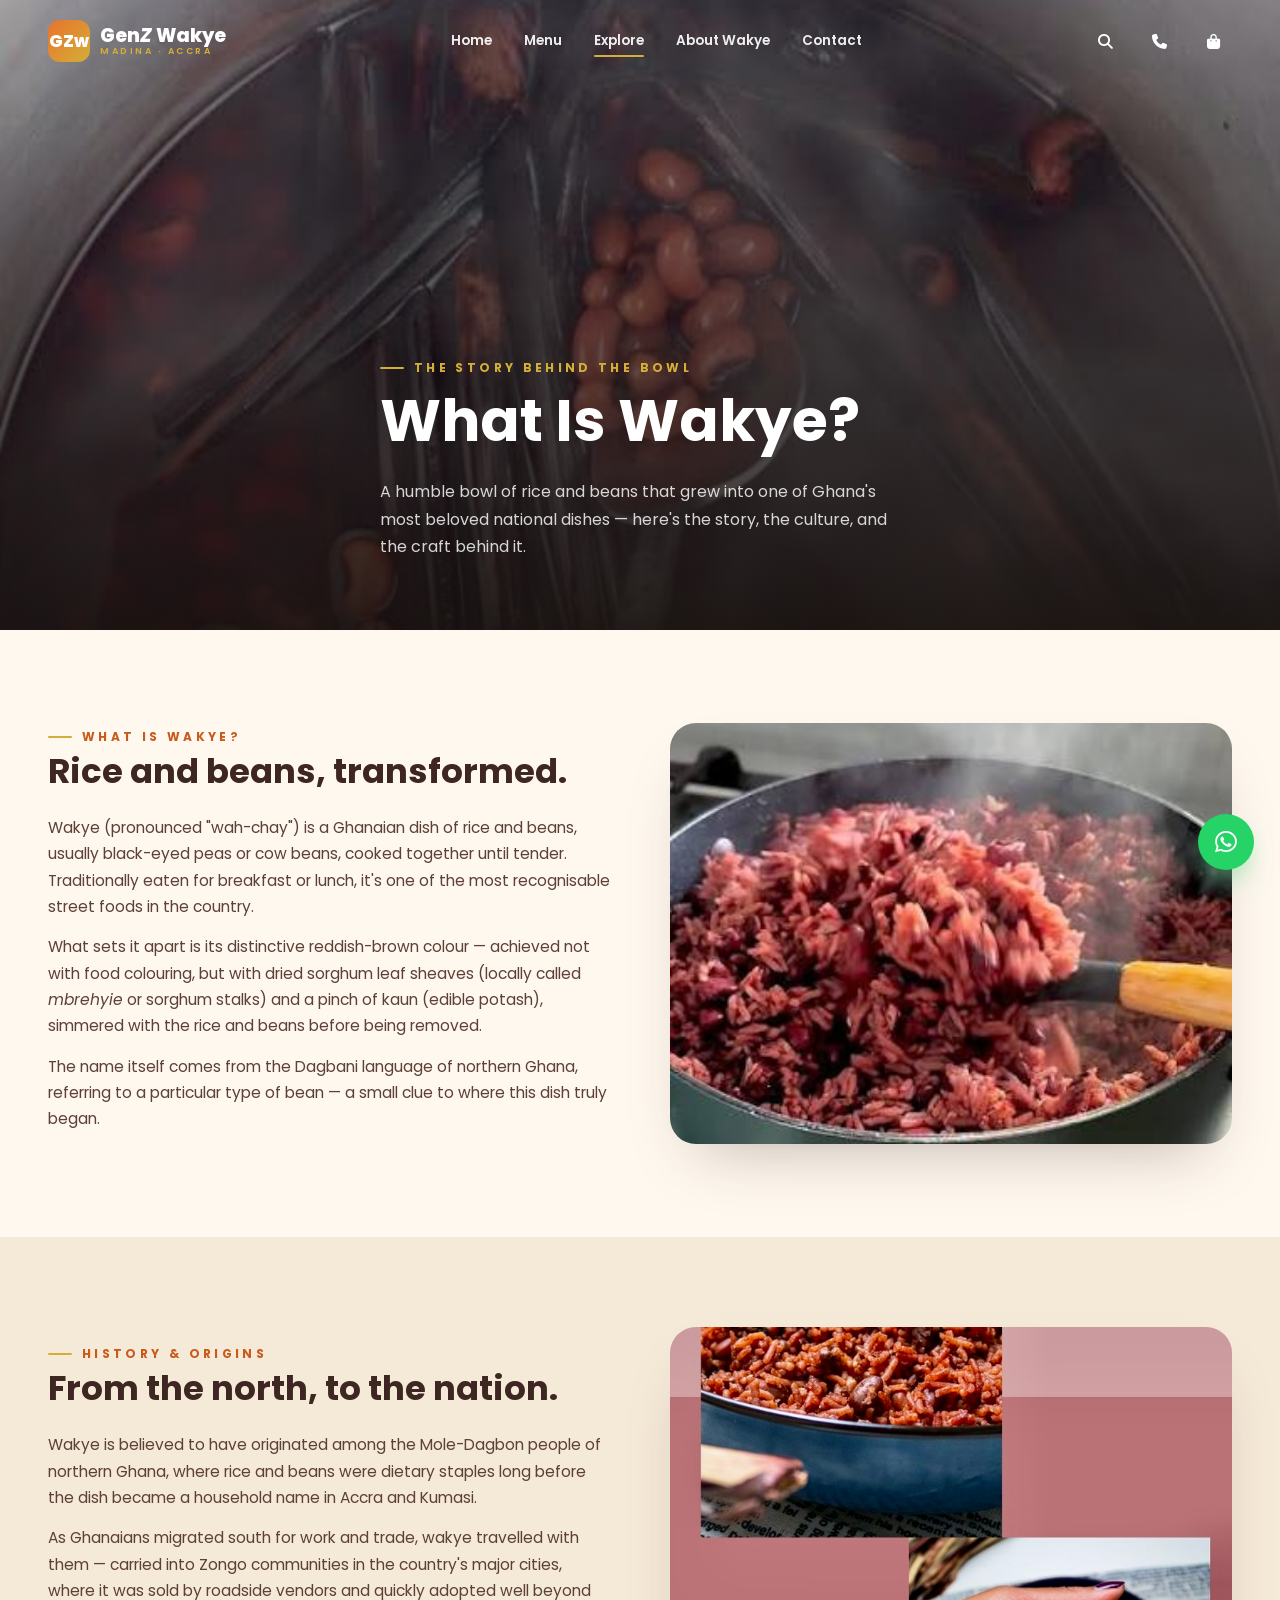
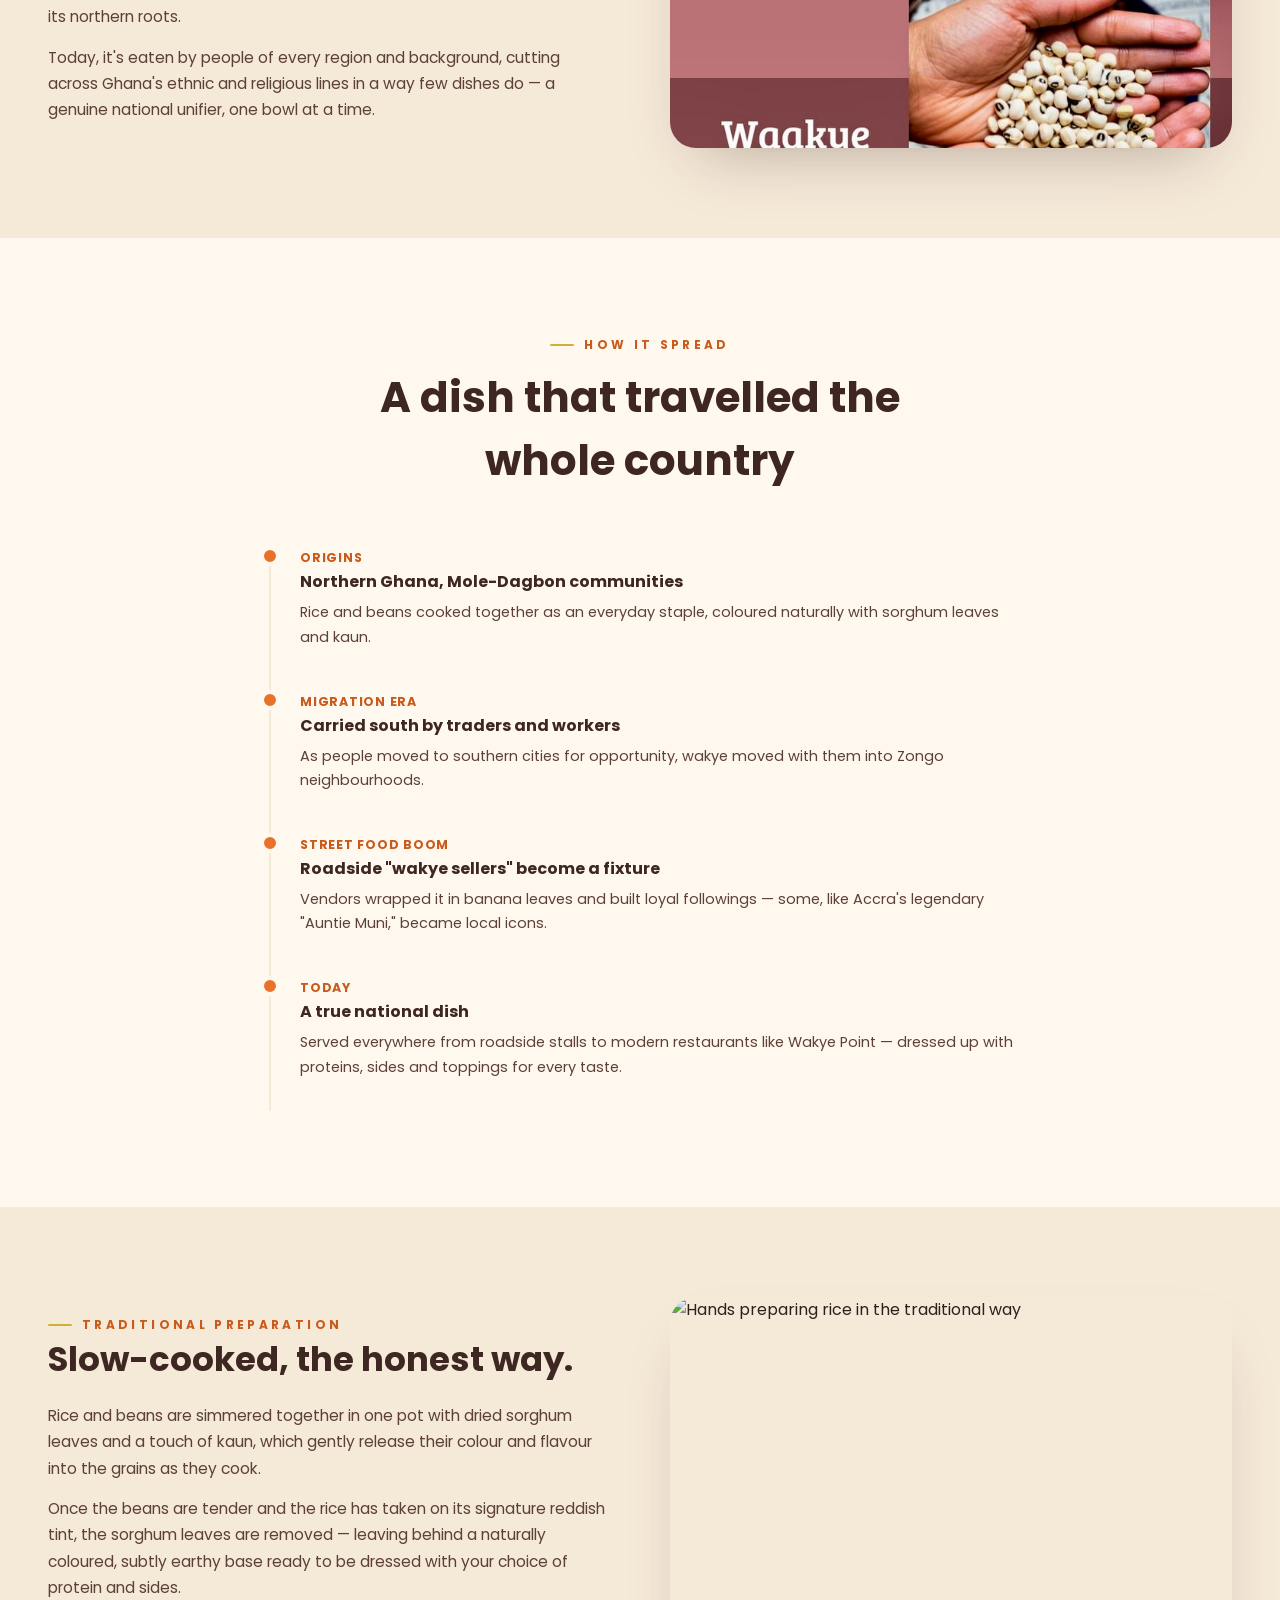
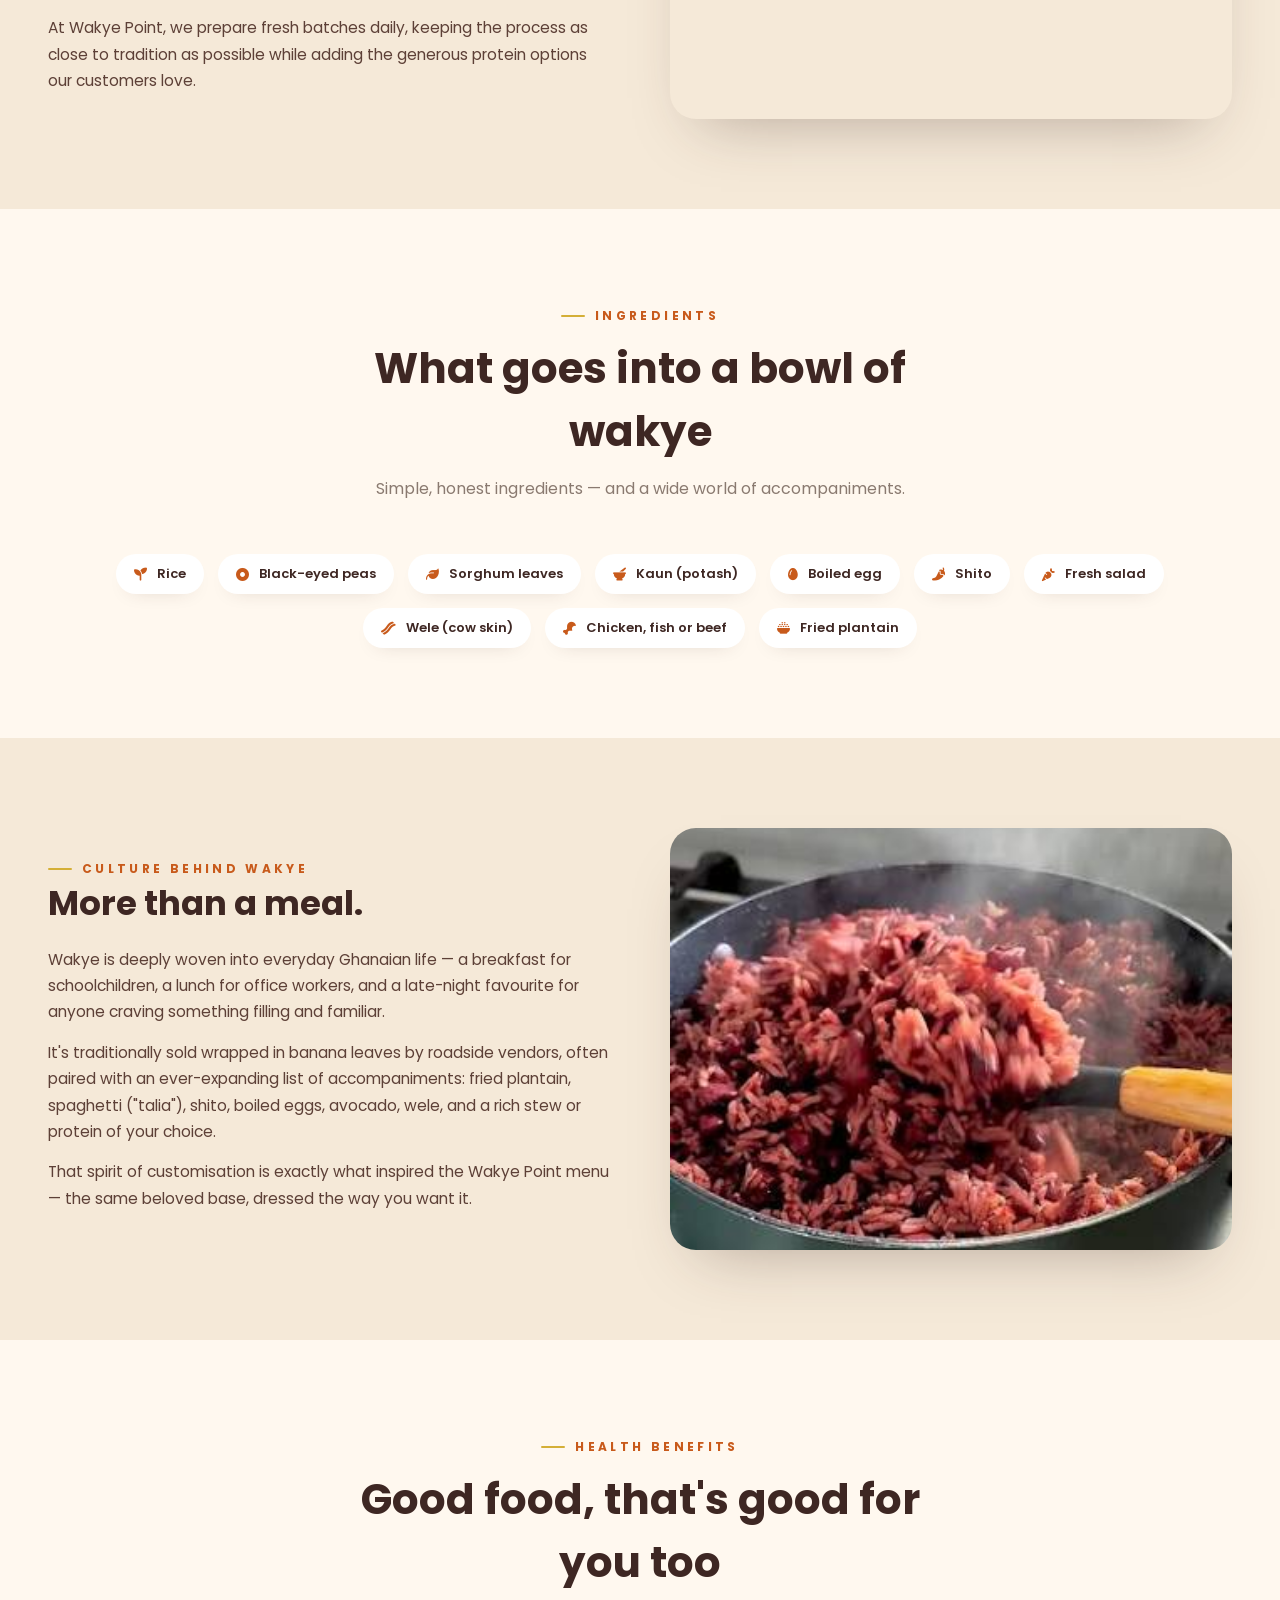
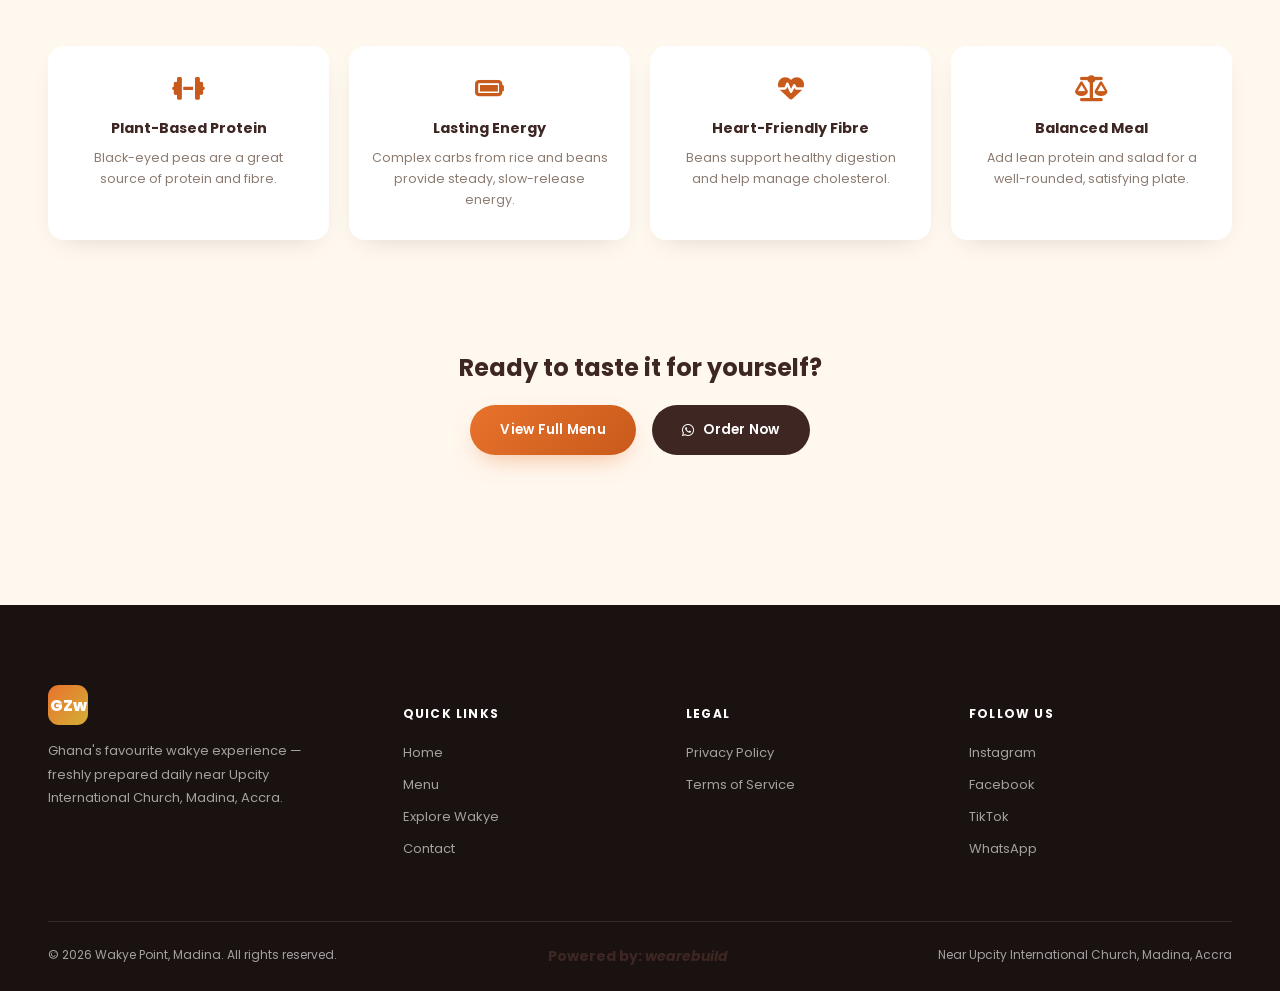
==== explore.html @ 2e734966 "Updated website design and features" ====
<!DOCTYPE html>
<html lang="en">
<head>
<meta charset="UTF-8">
<meta name="viewport" content="width=device-width, initial-scale=1.0">
<title>Explore Wakye | Gen - Z Waakye — The Story Behind Ghana's National Dish</title>
<meta name="description" content="Discover the history, culture, traditional preparation and health benefits of wakye — Ghana's beloved rice and beans dish.">

<link rel="preconnect" href="https://fonts.googleapis.com">
<link rel="preconnect" href="https://fonts.gstatic.com" crossorigin>
<link href="https://fonts.googleapis.com/css2?family=Poppins:wght@300;400;500;600;700;800&display=swap" rel="stylesheet">
<link rel="stylesheet" href="https://cdnjs.cloudflare.com/ajax/libs/font-awesome/6.5.1/css/all.min.css">
<link rel="stylesheet" href="styles.css">
</head>
<body data-page="explore">

<header class="nav solid" id="navbar">
  <div class="container">
    <a href="index.html" class="nav-logo">
      <span class="mark">GZw</span>
      <span class="word">Gen<i>Z </i> Wakye <span>Madina · Accra</span></span>
    </a>
    <nav class="nav-links">
      <a href="index.html">Home</a>
      <a href="menu.html">Menu</a>
      <a href="explore.html" class="active">Explore</a>
      <a href="#about-wakye">About Wakye</a>
      <a href="index.html#contact">Contact</a>
    </nav>
    <div class="nav-actions">
      <button class="nav-icon-btn open-search" aria-label="Search"><i class="fa-solid fa-magnifying-glass"></i></button>
      <a href="tel:+233245138854" class="nav-icon-btn" aria-label="Call us"><i class="fa-solid fa-phone"></i></a>
      <button class="nav-icon-btn open-cart" aria-label="Cart"><i class="fa-solid fa-bag-shopping"></i><span class="cart-badge">0</span></button>
      <button class="burger" id="burger" aria-label="Open menu"><span></span><span></span><span></span></button>
    </div>
  </div>
</header>

<div class="search-bar" id="searchBar">
  <div class="container">
    <input type="text" id="searchInput" placeholder="Search wakye, rice, egg, fish, chicken, beef, sausage, plantain, spaghetti, shito, salad…">
    <button class="close-search" id="closeSearch" aria-label="Close search"><i class="fa-solid fa-xmark"></i></button>
  </div>
</div>

<div class="mobile-menu" id="mobileMenu">
  <a href="index.html">Home</a>
  <a href="menu.html">Menu</a>
  <a href="explore.html">Explore</a>
  <a href="#about-wakye">About Wakye</a>
  <a href="index.html#contact">Contact</a>
  <a href="tel:+233245138854" class="btn btn-gold">Call Us</a>
</div>

<!-- EXPLORE HERO -->
<section class="explore-hero" id="about-wakye">
  <div class="bg"></div>
  <div class="explore-hero-inner container">
    <span class="eyebrow" style="color:var(--gold);">The Story Behind The Bowl</span>
    <h1>What Is Wakye?</h1>
    <p>A humble bowl of rice and beans that grew into one of Ghana's most beloved national dishes — here's the story, the culture, and the craft behind it.</p>
  </div>
</section>

<!-- WHAT IS WAKYE -->
<section class="explore-section" data-reveal>
  <div class="container explore-split">
    <div>
      <span class="eyebrow">What Is Wakye?</span>
      <h2>Rice and beans, transformed.</h2>
      <p>Wakye (pronounced "wah-chay") is a Ghanaian dish of rice and beans, usually black-eyed peas or cow beans, cooked together until tender. Traditionally eaten for breakfast or lunch, it's one of the most recognisable street foods in the country.</p>
      <p>What sets it apart is its distinctive reddish-brown colour — achieved not with food colouring, but with dried sorghum leaf sheaves (locally called <em>mbrehyie</em> or sorghum stalks) and a pinch of kaun (edible potash), simmered with the rice and beans before being removed.</p>
      <p>The name itself comes from the Dagbani language of northern Ghana, referring to a particular type of bean — a small clue to where this dish truly began.</p>
    </div>
    <div class="img-block"><img src="images/exp.jpg" alt="Rice and beans dish, the base of wakye" loading="lazy"></div>
  </div>
</section>

<!-- HISTORY -->
<section class="explore-section" style="background:var(--cream-deep);" data-reveal>
  <div class="container explore-split reverse">
    <div class="img-block"><img src="images/hst.jpg" alt="Traditional open-fire cooking, in the style wakye has long been prepared" loading="lazy"></div>
    <div>
      <span class="eyebrow">History &amp; Origins</span>
      <h2>From the north, to the nation.</h2>
      <p>Wakye is believed to have originated among the Mole-Dagbon people of northern Ghana, where rice and beans were dietary staples long before the dish became a household name in Accra and Kumasi.</p>
      <p>As Ghanaians migrated south for work and trade, wakye travelled with them — carried into Zongo communities in the country's major cities, where it was sold by roadside vendors and quickly adopted well beyond its northern roots.</p>
      <p>Today, it's eaten by people of every region and background, cutting across Ghana's ethnic and religious lines in a way few dishes do — a genuine national unifier, one bowl at a time.</p>
    </div>
  </div>
</section>

<!-- TIMELINE -->
<section class="explore-section" data-reveal>
  <div class="container">
    <div class="section-head">
      <span class="eyebrow">How It Spread</span>
      <h2>A dish that travelled the whole country</h2>
    </div>
    <div class="timeline">
      <div class="timeline-item">
        <span class="year">Origins</span>
        <h4>Northern Ghana, Mole-Dagbon communities</h4>
        <p>Rice and beans cooked together as an everyday staple, coloured naturally with sorghum leaves and kaun.</p>
      </div>
      <div class="timeline-item">
        <span class="year">Migration Era</span>
        <h4>Carried south by traders and workers</h4>
        <p>As people moved to southern cities for opportunity, wakye moved with them into Zongo neighbourhoods.</p>
      </div>
      <div class="timeline-item">
        <span class="year">Street Food Boom</span>
        <h4>Roadside "wakye sellers" become a fixture</h4>
        <p>Vendors wrapped it in banana leaves and built loyal followings — some, like Accra's legendary "Auntie Muni," became local icons.</p>
      </div>
      <div class="timeline-item">
        <span class="year">Today</span>
        <h4>A true national dish</h4>
        <p>Served everywhere from roadside stalls to modern restaurants like Wakye Point — dressed up with proteins, sides and toppings for every taste.</p>
      </div>
    </div>
  </div>
</section>

<!-- TRADITIONAL PREPARATION -->
<section class="explore-section" style="background:var(--cream-deep);" data-reveal>
  <div class="container explore-split">
    <div>
      <span class="eyebrow">Traditional Preparation</span>
      <h2>Slow-cooked, the honest way.</h2>
      <p>Rice and beans are simmered together in one pot with dried sorghum leaves and a touch of kaun, which gently release their colour and flavour into the grains as they cook.</p>
      <p>Once the beans are tender and the rice has taken on its signature reddish tint, the sorghum leaves are removed — leaving behind a naturally coloured, subtly earthy base ready to be dressed with your choice of protein and sides.</p>
      <p>At Wakye Point, we prepare fresh batches daily, keeping the process as close to tradition as possible while adding the generous protein options our customers love.</p>
    </div>
    <div class="img-block"><img src="https://images.pexels.com/photos/36707697/pexels-photo-36707697.jpeg?auto=compress&cs=tinysrgb&w=1200" alt="Hands preparing rice in the traditional way" loading="lazy"></div>
  </div>
</section>

<!-- INGREDIENTS -->
<section class="explore-section" data-reveal>
  <div class="container">
    <div class="section-head">
      <span class="eyebrow">Ingredients</span>
      <h2>What goes into a bowl of wakye</h2>
      <p>Simple, honest ingredients — and a wide world of accompaniments.</p>
    </div>
    <div class="ingredient-strip">
      <div class="ingredient-chip"><i class="fa-solid fa-seedling"></i> Rice</div>
      <div class="ingredient-chip"><i class="fa-solid fa-circle-dot"></i> Black-eyed peas</div>
      <div class="ingredient-chip"><i class="fa-solid fa-leaf"></i> Sorghum leaves</div>
      <div class="ingredient-chip"><i class="fa-solid fa-mortar-pestle"></i> Kaun (potash)</div>
      <div class="ingredient-chip"><i class="fa-solid fa-egg"></i> Boiled egg</div>
      <div class="ingredient-chip"><i class="fa-solid fa-pepper-hot"></i> Shito</div>
      <div class="ingredient-chip"><i class="fa-solid fa-carrot"></i> Fresh salad</div>
      <div class="ingredient-chip"><i class="fa-solid fa-bacon"></i> Wele (cow skin)</div>
      <div class="ingredient-chip"><i class="fa-solid fa-drumstick-bite"></i> Chicken, fish or beef</div>
      <div class="ingredient-chip"><i class="fa-solid fa-bowl-rice"></i> Fried plantain</div>
    </div>
  </div>
</section>

<!-- CULTURE -->
<section class="explore-section" style="background:var(--cream-deep);" data-reveal>
  <div class="container explore-split reverse">
    <div class="img-block"><img src="images/exp.jpg" alt="Street vendor cooking a traditional West African rice dish" loading="lazy"></div>
    <div>
      <span class="eyebrow">Culture Behind Wakye</span>
      <h2>More than a meal.</h2>
      <p>Wakye is deeply woven into everyday Ghanaian life — a breakfast for schoolchildren, a lunch for office workers, and a late-night favourite for anyone craving something filling and familiar.</p>
      <p>It's traditionally sold wrapped in banana leaves by roadside vendors, often paired with an ever-expanding list of accompaniments: fried plantain, spaghetti ("talia"), shito, boiled eggs, avocado, wele, and a rich stew or protein of your choice.</p>
      <p>That spirit of customisation is exactly what inspired the Wakye Point menu — the same beloved base, dressed the way you want it.</p>
    </div>
  </div>
</section>

<!-- HEALTH BENEFITS -->
<section class="explore-section" data-reveal>
  <div class="container">
    <div class="section-head">
      <span class="eyebrow">Health Benefits</span>
      <h2>Good food, that's good for you too</h2>
    </div>
    <div class="benefit-grid">
      <div class="benefit-card"><i class="fa-solid fa-dumbbell"></i><h4>Plant-Based Protein</h4><p>Black-eyed peas are a great source of protein and fibre.</p></div>
      <div class="benefit-card"><i class="fa-solid fa-battery-full"></i><h4>Lasting Energy</h4><p>Complex carbs from rice and beans provide steady, slow-release energy.</p></div>
      <div class="benefit-card"><i class="fa-solid fa-heart-pulse"></i><h4>Heart-Friendly Fibre</h4><p>Beans support healthy digestion and help manage cholesterol.</p></div>
      <div class="benefit-card"><i class="fa-solid fa-scale-balanced"></i><h4>Balanced Meal</h4><p>Add lean protein and salad for a well-rounded, satisfying plate.</p></div>
    </div>
  </div>
</section>

<!-- CTA -->
<section class="explore-section" style="text-align:center;padding-top:20px;" data-reveal>
  <div class="container">
    <h2 style="margin-bottom:20px;">Ready to taste it for yourself?</h2>
    <div class="hero-actions" style="justify-content:center;">
      <a href="menu.html" class="btn btn-orange">View Full Menu</a>
      <a href="#" class="btn btn-dark wa-generic-cta"><i class="fa-brands fa-whatsapp"></i> Order Now</a>
    </div>
  </div>
</section>

<footer>
  <div class="container">
    <div class="foot-grid">
      <div class="foot-brand">
        <span class="mark" style="display:inline-flex;width:40px;height:40px;border-radius:11px;background:linear-gradient(135deg,var(--orange),var(--gold));align-items:center;justify-content:center;font-weight:800;color:#fff;">GZw</span>
        <p>Ghana's favourite wakye experience — freshly prepared daily near Upcity International Church, Madina, Accra.</p>
      </div>
      <div>
        <h5>Quick Links</h5>
        <ul class="foot-links">
          <li><a href="index.html">Home</a></li>
          <li><a href="menu.html">Menu</a></li>
          <li><a href="explore.html">Explore Wakye</a></li>
          <li><a href="index.html#contact">Contact</a></li>
        </ul>
      </div>
      <div>
        <h5>Legal</h5>
        <ul class="foot-links">
          <li><a href="#">Privacy Policy</a></li>
          <li><a href="#">Terms of Service</a></li>
        </ul>
      </div>
      <div>
        <h5>Follow Us</h5>
        <ul class="foot-links">
          <li><a href="https://instagram.com" target="_blank">Instagram</a></li>
          <li><a href="https://facebook.com" target="_blank">Facebook</a></li>
          <li><a href="https://tiktok.com" target="_blank">TikTok</a></li>
          <li><a href="https://wa.me/233245138854" target="_blank">WhatsApp</a></li>
        </ul>
      </div>
    </div>
    <div class="foot-bottom">
      <span>© <span id="year"></span> Wakye Point, Madina. All rights reserved.</span> <h3>Powered by: <i>wearebuild</i></h3>
      <span>Near Upcity International Church, Madina, Accra</span>
    </div>
  </div>
</footer>

<nav class="mobile-bottom-nav">
  <a href="index.html"><i class="fa-solid fa-house"></i>Home</a>
  <a href="menu.html"><i class="fa-solid fa-bowl-rice"></i>Menu</a>
  <a href="#" class="open-search"><i class="fa-solid fa-magnifying-glass"></i>Search</a>
  <a href="#" class="open-cart"><i class="fa-solid fa-bag-shopping"></i>Cart<span class="cart-badge" style="position:static;margin-left:2px;"></span></a>
  <a href="tel:+233245138854"><i class="fa-solid fa-phone"></i>Call</a>
</nav>
<a href="https://wa.me/233245138854" target="_blank" class="float-wa" aria-label="Chat on WhatsApp"><i class="fa-brands fa-whatsapp"></i></a>

<div class="cart-overlay" id="cartOverlay"></div>
<div class="cart-drawer" id="cartDrawer">
  <div class="cart-head">
    <h3>Your Order</h3>
    <button class="close-cart" id="closeCart" aria-label="Close cart"><i class="fa-solid fa-xmark"></i></button>
  </div>
  <div class="cart-items" id="cartItems"></div>
  <div class="cart-summary">
    <div class="row"><span>Subtotal</span><span id="cartSubtotal">GH₵ 0</span></div>
    <div class="row"><span>Delivery Fee</span><span id="cartDelivery">GH₵ 0</span></div>
    <div class="row total"><span>Total</span><span id="cartTotal">GH₵ 0</span></div>
    <button class="btn btn-orange btn-block" id="cartCheckoutBtn" style="margin-top:16px;"><i class="fa-brands fa-whatsapp"></i> Checkout via WhatsApp</button>
  </div>
</div>

<script src="script.js"></script>
</body>
</html>
---- styles.css ----
/* ============================================
   WAKYE POINT — DESIGN TOKENS
   ============================================ */
:root{
  --brown:#3E2723;
  --brown-light:#5D4037;
  --black:#1A1210;
  --cream:#FFF8EF;
  --cream-deep:#F5E9D8;
  --white:#FFFFFF;
  --gold:#D4AF37;
  --gold-deep:#B8912A;
  --orange:#E8722C;
  --orange-deep:#C85A1B;
  --ink:#2B211D;
  --muted:#8A7A70;

  --font:'Poppins', sans-serif;
  --radius-lg:26px;
  --radius-md:16px;
  --radius-sm:10px;
  --ease:cubic-bezier(.22,.61,.36,1);
  --container:1240px;
}

*,*::before,*::after{box-sizing:border-box;}
html{scroll-behavior:smooth;}
body{
  margin:0;font-family:var(--font);color:var(--ink);background:var(--cream);
  overflow-x:hidden;-webkit-font-smoothing:antialiased;
}
img{max-width:100%;display:block;}
a{color:inherit;text-decoration:none;}
ul{list-style:none;margin:0;padding:0;}
button{font-family:inherit;cursor:pointer;border:none;background:none;}
h1,h2,h3,h4{margin:0;color:var(--brown);font-weight:700;}
p{margin:0;line-height:1.7;}
.container{max-width:var(--container);margin:0 auto;padding:0 28px;}
@media(max-width:768px){.container{padding:0 18px;}}
:focus-visible{outline:2px solid var(--orange);outline-offset:3px;}

.eyebrow{
  font-size:12px;letter-spacing:.28em;text-transform:uppercase;color:var(--orange-deep);
  font-weight:700;display:inline-flex;align-items:center;gap:10px;
}
.eyebrow::before{content:'';width:24px;height:2px;background:var(--gold);border-radius:2px;}

.section-head{text-align:center;max-width:640px;margin:0 auto 52px;}
.section-head h2{font-size:clamp(28px,4vw,42px);margin:12px 0 12px;}
.section-head p{color:var(--muted);font-size:16px;}

/* Buttons */
.btn{
  display:inline-flex;align-items:center;justify-content:center;gap:9px;
  font-size:13.5px;font-weight:600;letter-spacing:.02em;
  padding:15px 30px;border-radius:999px;transition:all .4s var(--ease);white-space:nowrap;
}
.btn-orange{background:linear-gradient(135deg,var(--orange),var(--orange-deep));color:#fff;box-shadow:0 10px 26px -10px rgba(232,114,44,.55);}
.btn-orange:hover{transform:translateY(-2px);box-shadow:0 16px 32px -10px rgba(232,114,44,.65);}
.btn-gold{background:linear-gradient(135deg,var(--gold),var(--gold-deep));color:var(--black);}
.btn-gold:hover{transform:translateY(-2px);}
.btn-outline{background:transparent;border:1.5px solid rgba(255,255,255,.55);color:#fff;}
.btn-outline:hover{background:#fff;color:var(--brown);}
.btn-dark{background:var(--brown);color:#fff;}
.btn-dark:hover{background:var(--black);transform:translateY(-2px);}
.btn-sm{padding:11px 20px;font-size:12px;}
.btn-block{width:100%;}
.btn:disabled{opacity:.5;cursor:not-allowed;transform:none !important;}

/* ============================================
   NAVBAR
   ============================================ */
header.nav{position:fixed;top:0;left:0;right:0;z-index:1000;padding:20px 0;transition:all .45s var(--ease);}
header.nav .container{display:flex;align-items:center;justify-content:space-between;gap:20px;}
.nav-logo{display:flex;align-items:center;gap:10px;color:#fff;transition:color .4s;}
.nav-logo .mark{
  width:42px;height:42px;border-radius:12px;background:linear-gradient(135deg,var(--orange),var(--gold));
  display:flex;align-items:center;justify-content:center;font-weight:800;color:#fff;font-size:17px;flex-shrink:0;
}
.nav-logo .word{font-weight:800;font-size:19px;line-height:1.1;}
.nav-logo .word span{display:block;font-size:9px;letter-spacing:.28em;text-transform:uppercase;font-weight:600;color:var(--gold);}
.nav-links{display:flex;gap:32px;}
.nav-links a{font-size:13.5px;font-weight:600;color:rgba(255,255,255,.92);position:relative;padding:4px 0;transition:color .3s;}
.nav-links a::after{content:'';position:absolute;left:0;bottom:-2px;width:0;height:2px;background:var(--gold);transition:width .35s var(--ease);border-radius:2px;}
.nav-links a:hover::after,.nav-links a.active::after{width:100%;}
.nav-actions{display:flex;align-items:center;gap:16px;}
.nav-icon-btn{
  width:38px;height:38px;border-radius:50%;display:flex;align-items:center;justify-content:center;
  color:#fff;font-size:15px;position:relative;transition:background .3s;
}
.nav-icon-btn:hover{background:rgba(255,255,255,.14);}
.cart-badge{
  position:absolute;top:-4px;right:-4px;background:var(--orange);color:#fff;font-size:10px;font-weight:700;
  min-width:17px;height:17px;border-radius:50%;display:flex;align-items:center;justify-content:center;padding:0 3px;
}
header.nav.solid{background:rgba(26,18,16,.94);backdrop-filter:blur(14px);padding:12px 0;box-shadow:0 8px 26px -12px rgba(0,0,0,.4);}

.search-bar{
  position:fixed;top:0;left:0;right:0;z-index:1100;background:var(--brown);
  padding:24px 0;transform:translateY(-100%);transition:transform .4s var(--ease);
}
.search-bar.open{transform:translateY(0);}
.search-bar .container{display:flex;align-items:center;gap:16px;}
.search-bar input{
  flex:1;background:transparent;border:none;border-bottom:2px solid rgba(255,255,255,.3);color:#fff;
  font-size:22px;font-family:var(--font);padding:8px 0;font-weight:300;
}
.search-bar input::placeholder{color:rgba(255,255,255,.4);}
.search-bar input:focus{outline:none;border-color:var(--gold);}
.search-bar .close-search{color:#fff;font-size:22px;}

.burger{display:none;flex-direction:column;gap:5px;}
.burger span{width:24px;height:2px;background:#fff;border-radius:2px;}
.mobile-menu{
  position:fixed;inset:0;background:var(--brown);z-index:1050;display:flex;flex-direction:column;
  align-items:center;justify-content:center;gap:26px;transform:translateY(-100%);transition:transform .5s var(--ease);
}
.mobile-menu.open{transform:translateY(0);}
.mobile-menu a{color:#fff;font-size:24px;font-weight:600;}
@media(max-width:960px){
  .nav-links{display:none;}
  .burger{display:flex;}
}

/* ============================================
   HERO
   ============================================ */
.hero{
  position:relative;min-height:100vh;display:flex;align-items:center;overflow:hidden;
}
.hero .bg{
  position:absolute;inset:0;
  background:
    linear-gradient(180deg, rgba(23,16,14,.55) 0%, rgba(23,16,14,.75) 55%, rgba(23,16,14,.92) 100%),
    url('https://images.pexels.com/photos/13915043/pexels-photo-13915043.jpeg?auto=compress&cs=tinysrgb&w=1920') center 38%/cover no-repeat;
  animation:heroZoom 22s ease-in-out infinite alternate;
}
@keyframes heroZoom{from{transform:scale(1);}to{transform:scale(1.08);}}
.hero .float-food{
  position:absolute;border-radius:50%;overflow:hidden;box-shadow:0 30px 60px -20px rgba(0,0,0,.6);
  border:4px solid rgba(255,255,255,.18);animation:floatY 7s ease-in-out infinite;opacity:.9;
}
.hero .float-food img{width:100%;height:100%;object-fit:cover;}
.hero .f1{width:120px;height:120px;top:16%;left:7%;animation-delay:0s;}
.hero .f2{width:90px;height:90px;top:62%;left:11%;animation-delay:1.4s;}
.hero .f3{width:130px;height:130px;top:20%;right:8%;animation-delay:.7s;}
.hero .f4{width:95px;height:95px;top:66%;right:12%;animation-delay:2.1s;}
@keyframes floatY{0%,100%{transform:translateY(0px);}50%{transform:translateY(-22px);}}
@media(max-width:900px){.hero .float-food{display:none;}}

.hero-inner{position:relative;z-index:3;width:100%;text-align:center;padding:150px 0 100px;}
.hero-inner .badge{
  display:inline-flex;align-items:center;gap:8px;background:rgba(255,255,255,.12);
  border:1px solid rgba(255,255,255,.28);backdrop-filter:blur(8px);color:var(--gold);
  padding:9px 20px;border-radius:999px;font-size:12px;letter-spacing:.14em;text-transform:uppercase;font-weight:600;margin-bottom:24px;
}
.hero-inner h1{color:#fff;font-size:clamp(38px,6.4vw,74px);line-height:1.08;font-weight:800;margin-bottom:18px;}
.hero-inner h1 em{font-style:normal;color:var(--gold);}
.hero-inner p.sub{color:rgba(255,255,255,.85);max-width:520px;margin:0 auto 38px;font-size:16.5px;font-weight:300;}
.hero-actions{display:flex;gap:16px;flex-wrap:wrap;justify-content:center;}
.scroll-cue{position:absolute;bottom:28px;left:50%;transform:translateX(-50%);z-index:3;color:rgba(255,255,255,.65);
  display:flex;flex-direction:column;align-items:center;gap:8px;font-size:10px;letter-spacing:.2em;text-transform:uppercase;}
.scroll-cue .dot{width:6px;height:6px;border-radius:50%;background:var(--gold);animation:bounceDown 1.8s infinite;}
@keyframes bounceDown{0%,100%{transform:translateY(0);opacity:.4;}50%{transform:translateY(10px);opacity:1;}}

/* ============================================
   BRAND INTRO
   ============================================ */
.brand-intro{padding:110px 0 90px;text-align:center;}
.brand-intro .container{max-width:760px;}
.brand-intro h2{font-size:clamp(26px,3.6vw,38px);margin:14px 0 20px;}
.brand-intro p{color:var(--brown-light);font-size:17px;}
.brand-intro .stats{display:flex;justify-content:center;gap:50px;margin-top:44px;flex-wrap:wrap;}
.brand-intro .stat strong{display:block;font-size:32px;color:var(--orange-deep);font-weight:800;}
.brand-intro .stat span{font-size:12px;text-transform:uppercase;letter-spacing:.1em;color:var(--muted);}

/* ============================================
   MENU SECTIONS / CARDS
   ============================================ */
.menu-section{padding:60px 0;}
.menu-section .head-row{display:flex;justify-content:space-between;align-items:flex-end;margin-bottom:32px;gap:20px;flex-wrap:wrap;}
.menu-section .head-row h3{font-size:clamp(22px,3vw,28px);}
.menu-section .head-row .tag{
  display:inline-block;background:var(--gold);color:var(--black);font-weight:700;font-size:12px;
  padding:5px 12px;border-radius:999px;margin-bottom:8px;
}
.food-grid{display:grid;grid-template-columns:repeat(3,1fr);gap:24px;}
@media(max-width:960px){.food-grid{grid-template-columns:repeat(2,1fr);}}
@media(max-width:620px){.food-grid{grid-template-columns:1fr;}}

.food-card{
  background:#fff;border-radius:var(--radius-md);overflow:hidden;position:relative;
  box-shadow:0 10px 30px -18px rgba(62,39,35,.25);transition:transform .45s var(--ease),box-shadow .45s var(--ease);
}
.food-card:hover{transform:translateY(-8px);box-shadow:0 26px 46px -20px rgba(62,39,35,.35);}
.food-card .img-wrap{position:relative;aspect-ratio:4/3;overflow:hidden;}
.food-card .img-wrap img{width:100%;height:100%;object-fit:cover;transition:transform .6s var(--ease);}
.food-card:hover .img-wrap img{transform:scale(1.08);}
.food-card .fav{
  position:absolute;top:12px;right:12px;width:34px;height:34px;border-radius:50%;
  background:rgba(255,255,255,.92);display:flex;align-items:center;justify-content:center;
  color:var(--muted);font-size:14px;transition:.3s;z-index:2;
}
.food-card .fav.active{color:var(--orange);}
.food-card .fav:hover{transform:scale(1.1);}
.food-card .popular-tag{
  position:absolute;top:12px;left:12px;background:var(--orange);color:#fff;font-size:10.5px;font-weight:700;
  padding:5px 11px;border-radius:999px;letter-spacing:.04em;z-index:2;
}
.food-card .body{padding:20px 20px 22px;}
.food-card h4{font-size:16.5px;margin-bottom:6px;}
.food-card p.desc{font-size:12.5px;color:var(--muted);margin-bottom:16px;min-height:32px;}
.food-card .foot-row{display:flex;justify-content:space-between;align-items:center;}
.food-card .price{font-weight:800;color:var(--orange-deep);font-size:17px;}
.food-card .add-btn{
  width:38px;height:38px;border-radius:50%;background:var(--brown);color:#fff;font-size:16px;
  display:flex;align-items:center;justify-content:center;transition:.35s var(--ease);flex-shrink:0;
}
.food-card .add-btn:hover{background:var(--orange);transform:rotate(90deg);}
.food-card .add-btn.added{background:#3aa15a;}

/* Menu page filters */
.filter-bar{display:flex;gap:10px;justify-content:center;flex-wrap:wrap;margin-bottom:44px;}
.filter-bar button{
  padding:11px 22px;border-radius:999px;border:1.5px solid rgba(62,39,35,.18);font-size:12.5px;font-weight:600;
  color:var(--brown-light);transition:.3s;
}
.filter-bar button.active,.filter-bar button:hover{background:var(--brown);border-color:var(--brown);color:#fff;}

/* Price category page hero (menu.html when filtered) */
.price-page-head{text-align:center;padding:150px 0 40px;}
.price-page-head .amt{font-size:clamp(40px,7vw,64px);color:var(--orange-deep);font-weight:800;}
.price-page-head p{color:var(--muted);margin-top:8px;}
.back-link{display:inline-flex;align-items:center;gap:8px;font-size:13px;font-weight:600;color:var(--brown-light);margin-bottom:14px;}
.back-link:hover{color:var(--orange-deep);}

/* Toppings */
.toppings-section{padding:70px 0;background:var(--cream-deep);}
.topping-grid{display:grid;grid-template-columns:repeat(5,1fr);gap:18px;}
@media(max-width:960px){.topping-grid{grid-template-columns:repeat(3,1fr);}}
@media(max-width:600px){.topping-grid{grid-template-columns:repeat(2,1fr);}}
.topping-card{
  background:#fff;border-radius:var(--radius-sm);padding:14px;text-align:center;
  box-shadow:0 8px 22px -14px rgba(62,39,35,.25);
}
.topping-card .img{
  width:100%;aspect-ratio:1;border-radius:12px;overflow:hidden;margin-bottom:10px;position:relative;
}
.topping-card .img img{width:100%;height:100%;object-fit:cover;}
.topping-card .img.swatch{display:flex;align-items:center;justify-content:center;color:#fff;font-size:22px;}
.topping-card h5{font-size:13px;margin-bottom:4px;}
.topping-card .price{font-size:12.5px;color:var(--orange-deep);font-weight:700;display:block;margin-bottom:10px;}
.topping-card .add-btn{
  width:100%;padding:8px;border-radius:8px;background:var(--cream-deep);color:var(--brown);font-size:11.5px;font-weight:700;
  border:1px solid rgba(62,39,35,.14);transition:.3s;
}
.topping-card .add-btn:hover,.topping-card .add-btn.added{background:var(--orange);color:#fff;border-color:var(--orange);}

/* ============================================
   CART DRAWER
   ============================================ */
.cart-overlay{position:fixed;inset:0;background:rgba(23,16,14,.55);z-index:1400;opacity:0;pointer-events:none;transition:opacity .4s;}
.cart-overlay.open{opacity:1;pointer-events:auto;}
.cart-drawer{
  position:fixed;top:0;right:0;bottom:0;width:min(420px,92vw);background:#fff;z-index:1500;
  transform:translateX(100%);transition:transform .5s var(--ease);display:flex;flex-direction:column;
}
.cart-drawer.open{transform:translateX(0);}
.cart-head{display:flex;justify-content:space-between;align-items:center;padding:24px;border-bottom:1px solid var(--cream-deep);}
.cart-head h3{font-size:19px;}
.cart-head .close-cart{font-size:20px;color:var(--brown);}
.cart-items{flex:1;overflow-y:auto;padding:16px 24px;}
.cart-empty{text-align:center;padding:60px 20px;color:var(--muted);}
.cart-empty i{font-size:38px;color:var(--cream-deep);margin-bottom:14px;display:block;}
.cart-item{display:flex;gap:14px;padding:16px 0;border-bottom:1px solid var(--cream-deep);}
.cart-item img{width:64px;height:64px;border-radius:10px;object-fit:cover;flex-shrink:0;}
.cart-item .info{flex:1;}
.cart-item .info h5{font-size:13.5px;margin-bottom:3px;color:var(--brown);}
.cart-item .info .unit-price{font-size:11.5px;color:var(--muted);}
.cart-item .qty-row{display:flex;align-items:center;gap:10px;margin-top:8px;}
.cart-item .qty-row button{
  width:24px;height:24px;border-radius:50%;background:var(--cream-deep);display:flex;align-items:center;justify-content:center;font-size:12px;
}
.cart-item .qty-row span{font-size:13px;font-weight:600;min-width:16px;text-align:center;}
.cart-item .remove{font-size:12px;color:#c0392b;margin-left:auto;}
.cart-item .line-total{font-weight:700;color:var(--orange-deep);font-size:13.5px;white-space:nowrap;}
.cart-summary{padding:20px 24px 26px;border-top:1px solid var(--cream-deep);}
.cart-summary .row{display:flex;justify-content:space-between;font-size:13.5px;margin-bottom:8px;color:var(--brown-light);}
.cart-summary .row.total{font-size:17px;font-weight:800;color:var(--brown);margin-top:10px;padding-top:12px;border-top:1px dashed var(--cream-deep);}

/* ============================================
   REVIEWS
   ============================================ */
.reviews{padding:100px 0;background:var(--brown);}
.reviews .section-head h2,.reviews .section-head p{color:#fff;}
.reviews .section-head p{color:rgba(255,255,255,.65);}
.review-grid{display:grid;grid-template-columns:repeat(3,1fr);gap:22px;}
@media(max-width:900px){.review-grid{grid-template-columns:1fr;}}
.review-card{background:rgba(255,255,255,.06);border:1px solid rgba(255,255,255,.1);border-radius:var(--radius-md);padding:28px;}
.review-card .stars{color:var(--gold);margin-bottom:14px;letter-spacing:2px;}
.review-card p{color:rgba(255,255,255,.82);font-size:14px;font-style:italic;margin-bottom:22px;}
.review-card .who{display:flex;align-items:center;gap:12px;}
.review-card .avatar{
  width:40px;height:40px;border-radius:50%;background:linear-gradient(135deg,var(--orange),var(--gold));
  display:flex;align-items:center;justify-content:center;font-weight:700;color:#fff;
}
.review-card .who strong{display:block;font-size:13.5px;color:#fff;}
.review-card .who span{font-size:11.5px;color:rgba(255,255,255,.55);}

/* ============================================
   CONTACT
   ============================================ */
.contact{padding:100px 0;}
.contact-grid{display:grid;grid-template-columns:1fr 1fr;gap:0;border-radius:var(--radius-lg);overflow:hidden;box-shadow:0 30px 60px -30px rgba(62,39,35,.3);}
.contact-map{min-height:400px;position:relative;}
.contact-map iframe{width:100%;height:100%;border:0;position:absolute;inset:0;}
.contact-info{background:var(--brown);color:#fff;padding:50px;}
.contact-info h3{color:#fff;font-size:26px;margin-bottom:24px;}
.contact-info .row{display:flex;gap:14px;margin-bottom:20px;}
.contact-info .row i{color:var(--gold);font-size:15px;margin-top:3px;width:18px;}
.contact-info .row strong{display:block;font-size:13.5px;margin-bottom:2px;}
.contact-info .row span{font-size:12.5px;color:rgba(255,255,255,.6);line-height:1.6;}
.contact-info .socials{display:flex;gap:10px;margin-top:26px;}
.contact-info .socials a{width:38px;height:38px;border-radius:50%;border:1px solid rgba(255,255,255,.25);display:flex;align-items:center;justify-content:center;transition:.3s;}
.contact-info .socials a:hover{background:var(--gold);color:var(--black);border-color:var(--gold);}
@media(max-width:900px){.contact-grid{grid-template-columns:1fr;}.contact-map{min-height:280px;}}

/* ============================================
   FOOTER
   ============================================ */
footer{background:var(--black);color:rgba(255,255,255,.6);padding:80px 0 0;margin-top:60px;}
.foot-grid{display:grid;grid-template-columns:1.3fr 1fr 1fr 1.1fr;gap:44px;padding-bottom:50px;border-bottom:1px solid rgba(255,255,255,.1);}
.foot-brand p{font-size:13px;line-height:1.8;max-width:270px;margin-top:14px;}
footer h5{color:#fff;font-size:12px;letter-spacing:.1em;text-transform:uppercase;margin-bottom:20px;}
footer .foot-links li{margin-bottom:12px;font-size:13px;}
footer .foot-links a:hover{color:var(--gold);}
.foot-bottom{display:flex;justify-content:space-between;padding:24px 0;font-size:12px;flex-wrap:wrap;gap:10px;}
@media(max-width:900px){.foot-grid{grid-template-columns:1fr 1fr;}}
@media(max-width:560px){.foot-grid{grid-template-columns:1fr;}}

/* ============================================
   MOBILE BOTTOM NAV + FLOATING BUTTONS
   ============================================ */
.mobile-bottom-nav{
  position:fixed;bottom:0;left:0;right:0;z-index:900;background:rgba(255,255,255,.97);backdrop-filter:blur(14px);
  border-top:1px solid rgba(62,39,35,.1);display:none;justify-content:space-around;padding:10px 6px;
  box-shadow:0 -10px 26px -14px rgba(62,39,35,.2);
}
.mobile-bottom-nav a{
  display:flex;flex-direction:column;align-items:center;gap:4px;font-size:10px;font-weight:600;color:var(--brown-light);position:relative;
}
.mobile-bottom-nav a i{font-size:17px;}
.mobile-bottom-nav a.active{color:var(--orange-deep);}
@media(max-width:760px){
  .mobile-bottom-nav{display:flex;}
  body{padding-bottom:74px;}
}
.float-wa{
  position:fixed;bottom:30px;right:26px;z-index:850;width:56px;height:56px;border-radius:50%;
  background:#25D366;color:#fff;display:flex;align-items:center;justify-content:center;font-size:25px;
  box-shadow:0 14px 28px -10px rgba(37,211,102,.6);animation:pulseWa 2.6s infinite;
}
@keyframes pulseWa{0%{box-shadow:0 0 0 0 rgba(37,211,102,.5);}70%{box-shadow:0 0 0 16px rgba(37,211,102,0);}100%{box-shadow:0 0 0 0 rgba(37,211,102,0);}}
@media(max-width:760px){.float-wa{bottom:92px;right:16px;width:50px;height:50px;font-size:21px;}}

/* Skeleton loader */
.skeleton{background:linear-gradient(90deg,var(--cream-deep) 25%,#efe4d3 37%,var(--cream-deep) 63%);background-size:400% 100%;animation:shimmer 1.4s infinite;}
@keyframes shimmer{0%{background-position:100% 0;}100%{background-position:0 0;}}

/* ============================================
   EXPLORE PAGE
   ============================================ */
.explore-hero{position:relative;min-height:70vh;display:flex;align-items:flex-end;overflow:hidden;}
.explore-hero .bg{
  position:absolute;inset:0;
  background:linear-gradient(180deg, rgba(23,16,14,.35) 0%, rgba(23,16,14,.92) 100%),
  url('images/hr1.jpg') center/cover no-repeat;
}
.explore-hero-inner{position:relative;z-index:2;padding:160px 0 70px;color:#fff;}
.explore-hero-inner h1{color:#fff;font-size:clamp(34px,5.6vw,58px);}
.explore-hero-inner p{color:rgba(255,255,255,.82);max-width:520px;margin-top:14px;font-size:16px;}

.explore-section{padding:90px 0;}
.explore-split{display:grid;grid-template-columns:1fr 1fr;gap:60px;align-items:center;}
.explore-split .img-block{border-radius:var(--radius-lg);overflow:hidden;aspect-ratio:4/3;box-shadow:0 30px 60px -30px rgba(62,39,35,.35);}
.explore-split .img-block img{width:100%;height:100%;object-fit:cover;}
.explore-split.reverse{direction:rtl;}
.explore-split.reverse > *{direction:ltr;}
.explore-split h2{font-size:clamp(24px,3.4vw,34px);margin-bottom:18px;}
.explore-split p{color:var(--brown-light);margin-bottom:14px;font-size:15.5px;}
@media(max-width:900px){.explore-split{grid-template-columns:1fr;}.explore-split.reverse{direction:ltr;}}

.timeline{max-width:760px;margin:0 auto;position:relative;padding-left:40px;}
.timeline::before{content:'';position:absolute;left:9px;top:6px;bottom:6px;width:2px;background:var(--cream-deep);}
.timeline-item{position:relative;padding-bottom:38px;}
.timeline-item::before{
  content:'';position:absolute;left:-40px;top:2px;width:20px;height:20px;border-radius:50%;
  background:var(--orange);border:4px solid var(--cream);
}
.timeline-item h4{font-size:16px;margin-bottom:6px;}
.timeline-item span.year{color:var(--orange-deep);font-weight:700;font-size:12.5px;text-transform:uppercase;letter-spacing:.06em;}
.timeline-item p{color:var(--brown-light);font-size:14.5px;margin-top:6px;}

.benefit-grid{display:grid;grid-template-columns:repeat(4,1fr);gap:20px;}
@media(max-width:900px){.benefit-grid{grid-template-columns:repeat(2,1fr);}}
.benefit-card{background:#fff;border-radius:var(--radius-md);padding:30px 22px;text-align:center;box-shadow:0 10px 26px -16px rgba(62,39,35,.25);}
.benefit-card i{font-size:26px;color:var(--orange-deep);margin-bottom:16px;display:block;}
.benefit-card h4{font-size:14.5px;margin-bottom:8px;}
.benefit-card p{font-size:12.5px;color:var(--muted);}

.ingredient-strip{display:flex;flex-wrap:wrap;gap:14px;justify-content:center;margin-top:36px;}
.ingredient-chip{
  display:flex;align-items:center;gap:10px;background:#fff;padding:10px 18px;border-radius:999px;
  box-shadow:0 8px 20px -14px rgba(62,39,35,.25);font-size:13px;font-weight:600;color:var(--brown);
}
.ingredient-chip i{color:var(--orange-deep);}

/* Fade-up utility (used with JS IntersectionObserver) */
[data-reveal]{opacity:0;transform:translateY(24px);transition:opacity .7s var(--ease),transform .7s var(--ease);}
[data-reveal].visible{opacity:1;transform:translateY(0);}

@media(prefers-reduced-motion:reduce){
  *{animation-duration:.001ms !important;animation-iteration-count:1 !important;transition-duration:.001ms !important;}
}
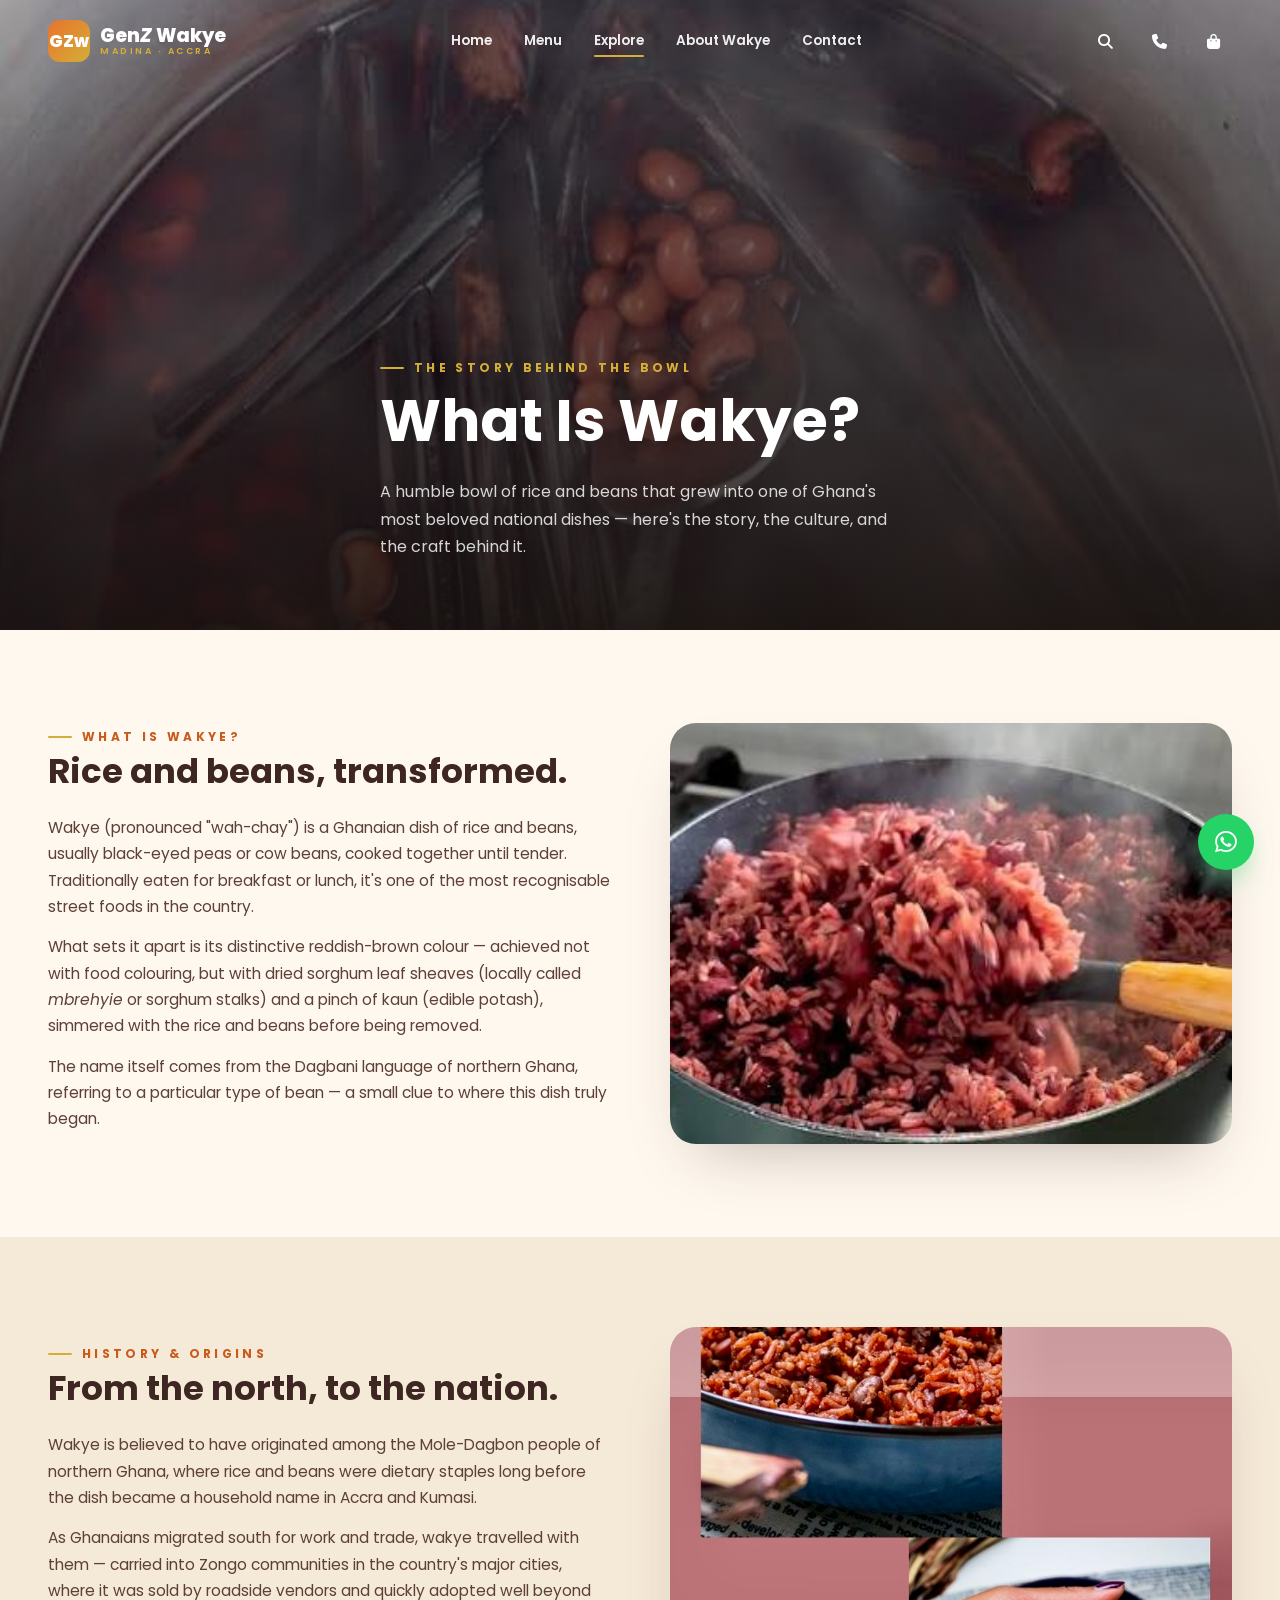
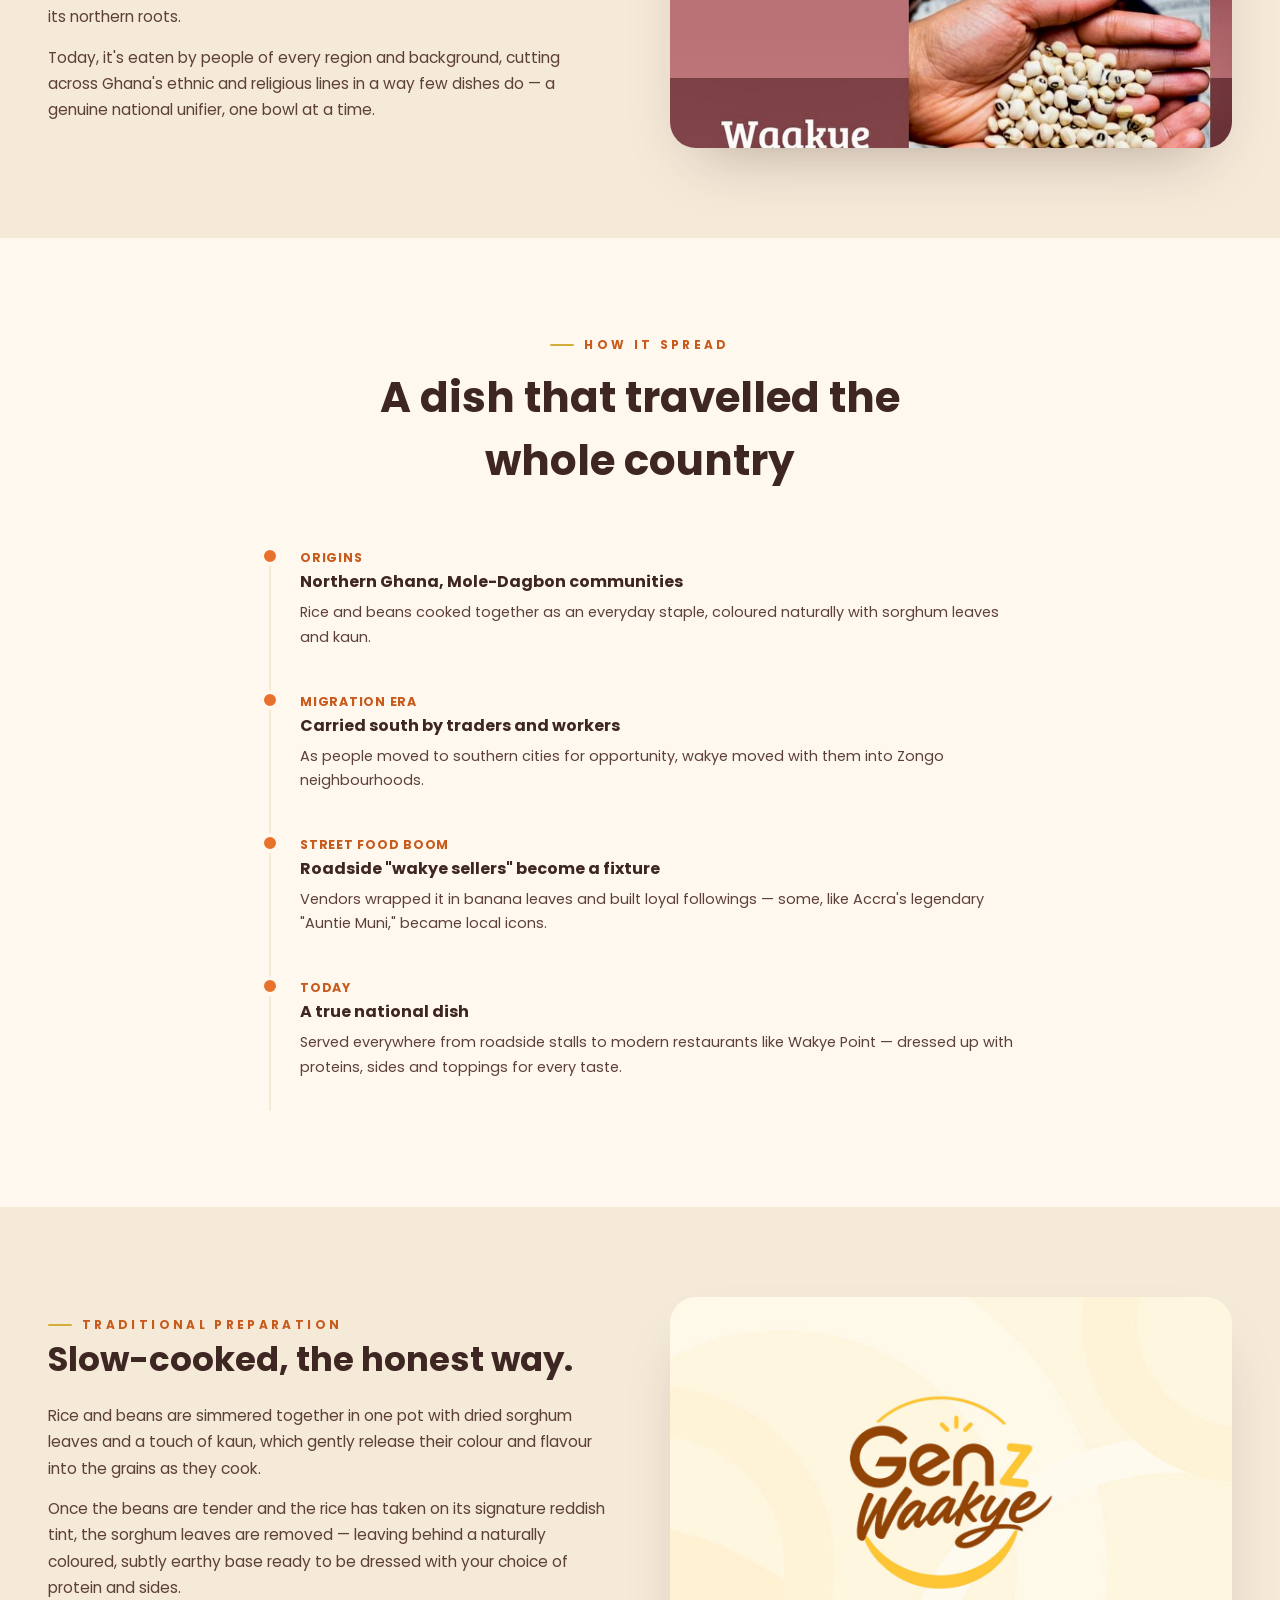
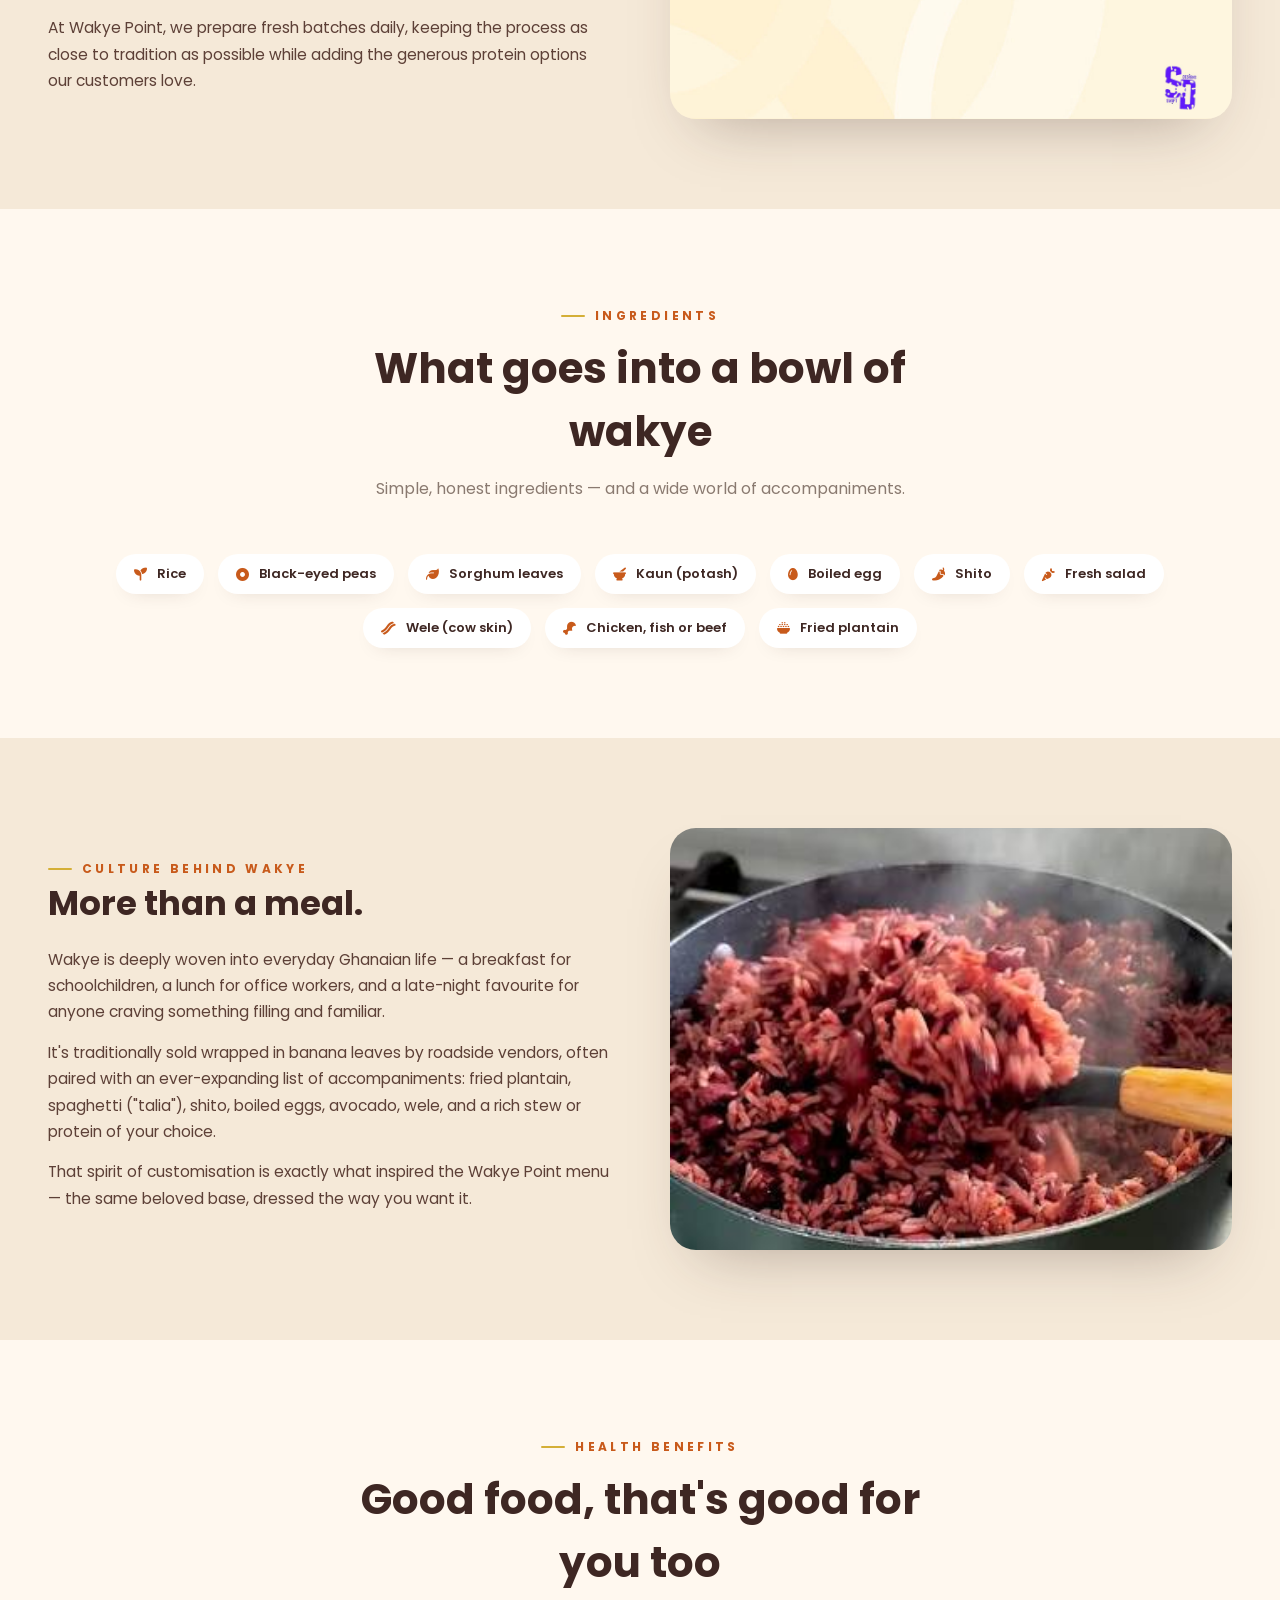
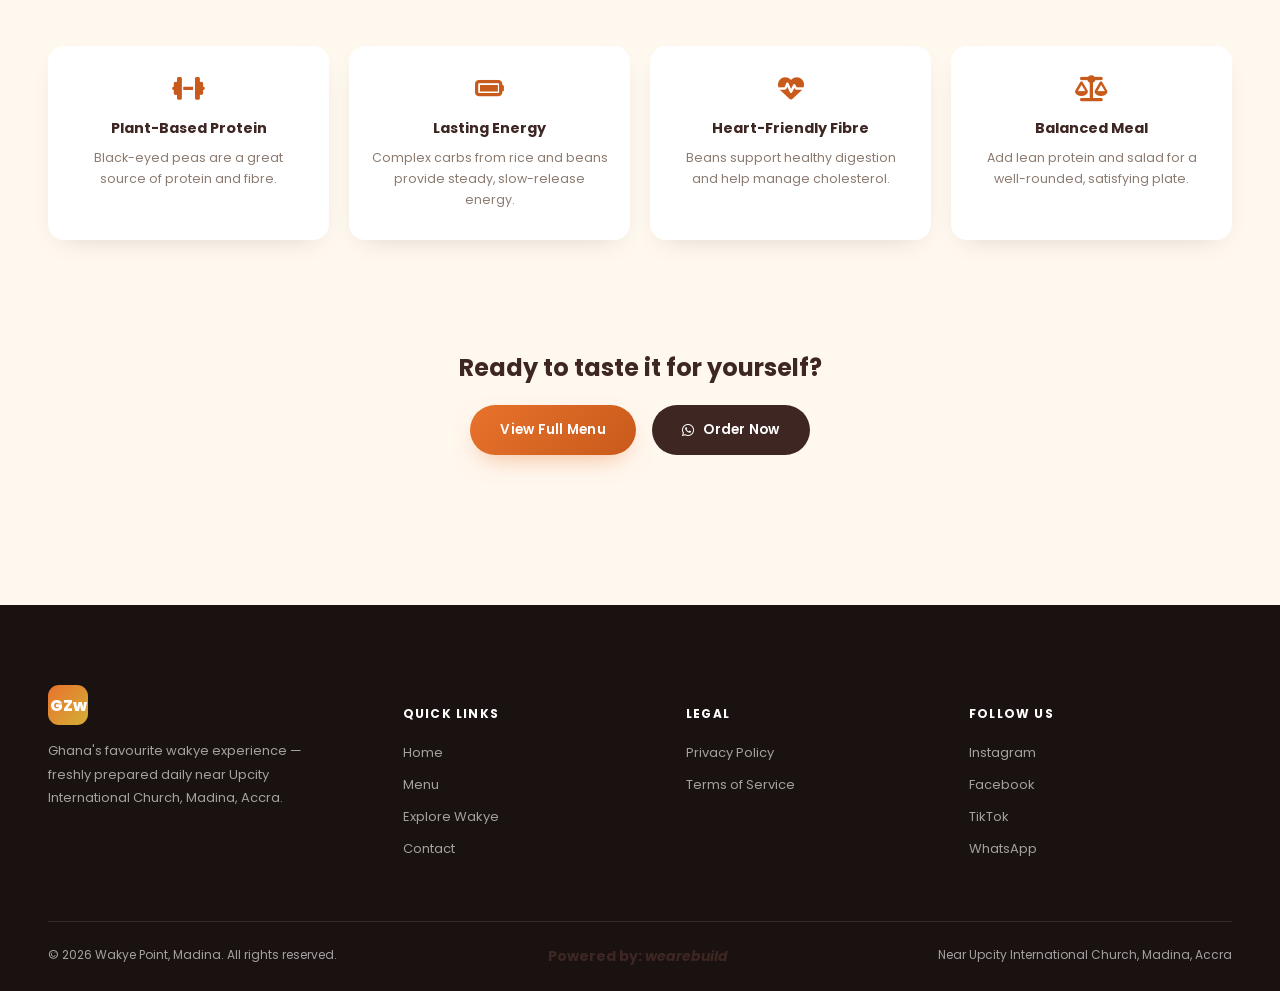
==== commit 920c909f: "Update site content and styling" ====
--- a/explore.html
+++ b/explore.html
@@ -132,7 +132,7 @@
       <p>Once the beans are tender and the rice has taken on its signature reddish tint, the sorghum leaves are removed — leaving behind a naturally coloured, subtly earthy base ready to be dressed with your choice of protein and sides.</p>
       <p>At Wakye Point, we prepare fresh batches daily, keeping the process as close to tradition as possible while adding the generous protein options our customers love.</p>
     </div>
-    <div class="img-block"><img src="https://images.pexels.com/photos/36707697/pexels-photo-36707697.jpeg?auto=compress&cs=tinysrgb&w=1200" alt="Hands preparing rice in the traditional way" loading="lazy"></div>
+    <div class="img-block"><img src="images/lojo.png"></div>
   </div>
 </section>
 
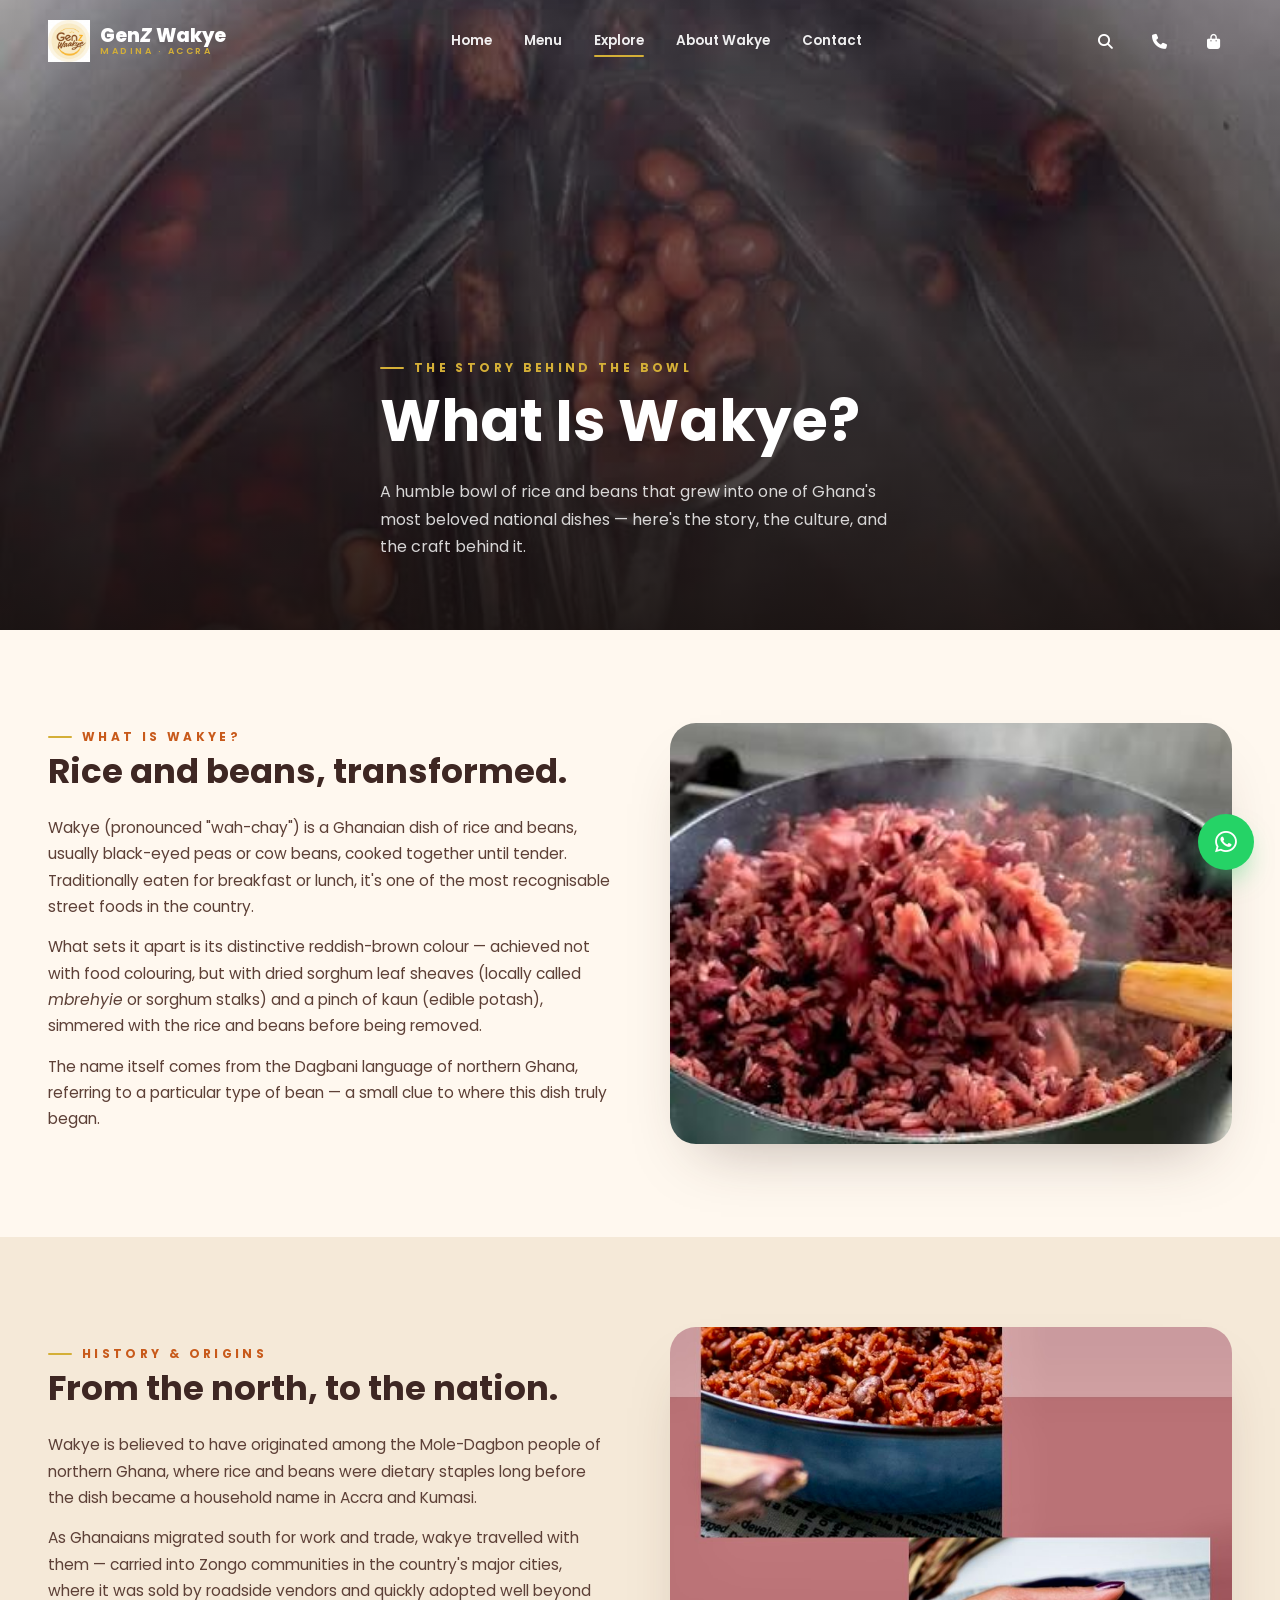
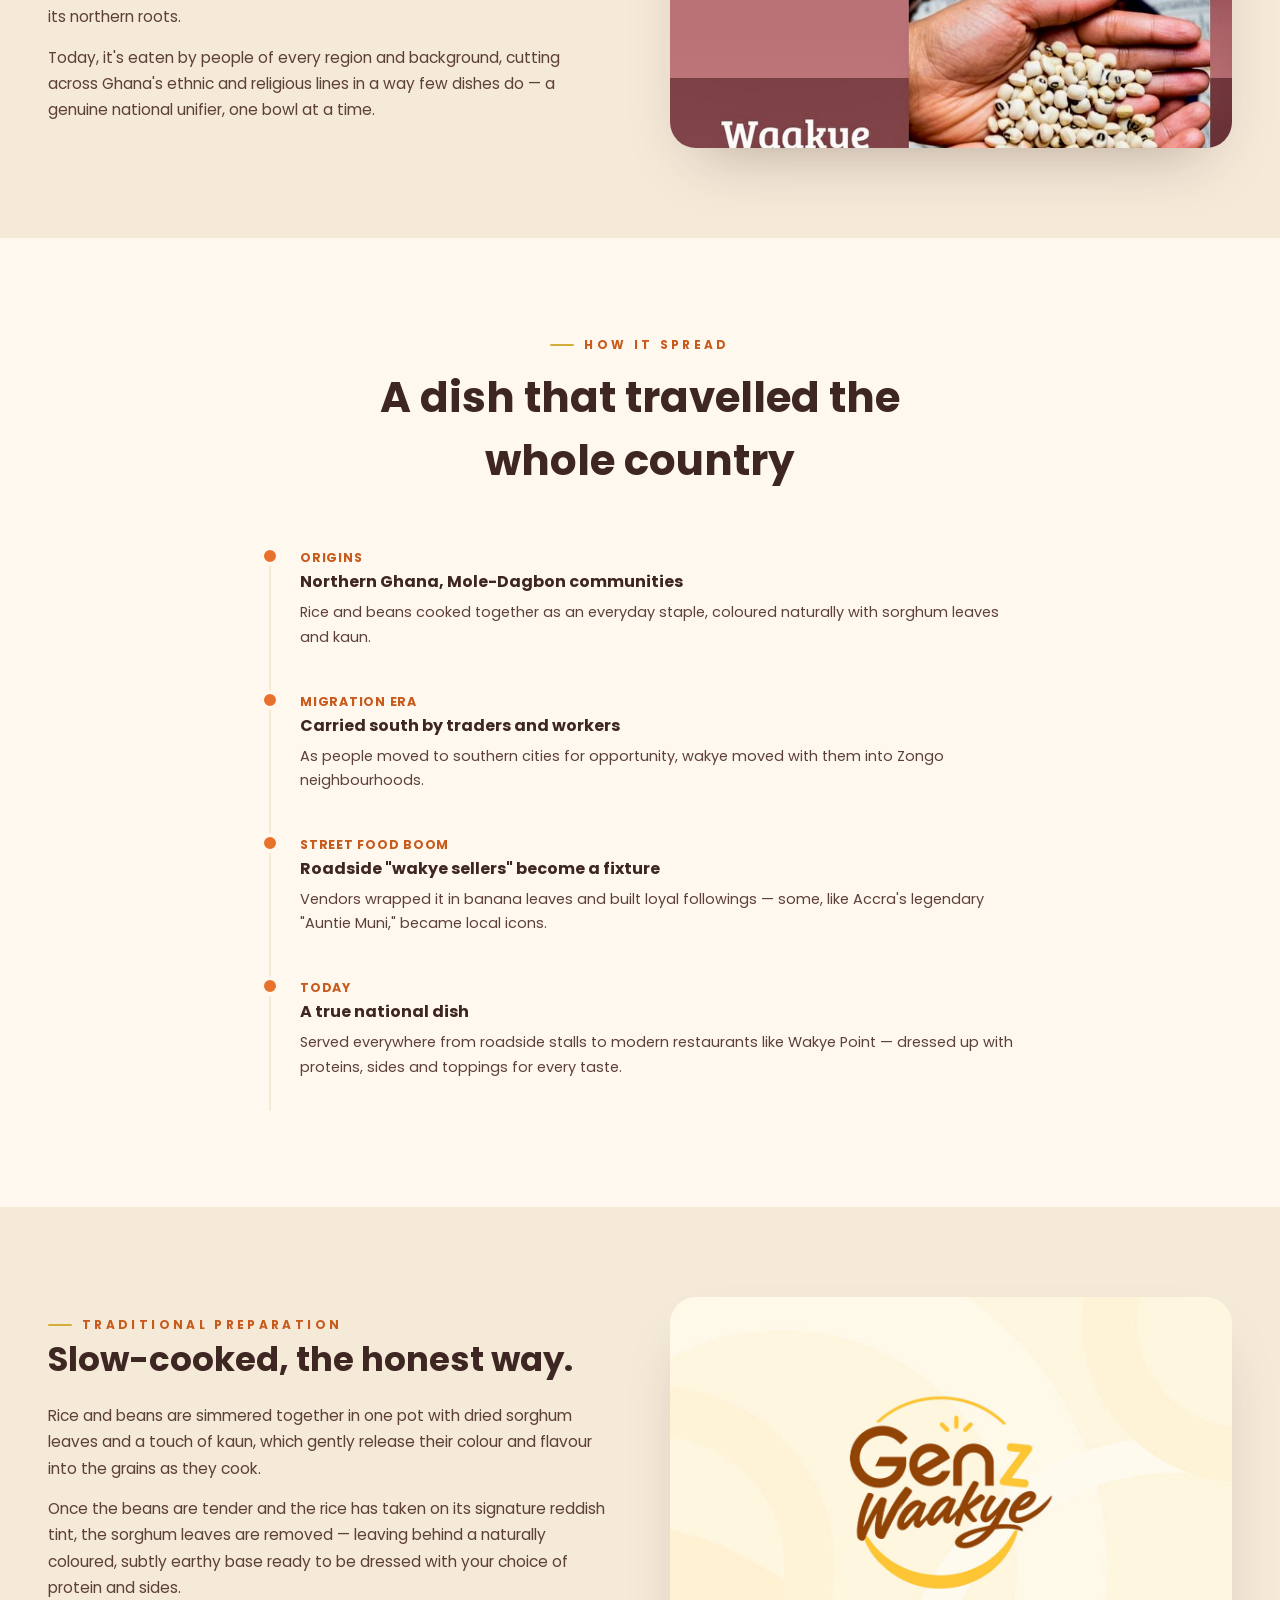
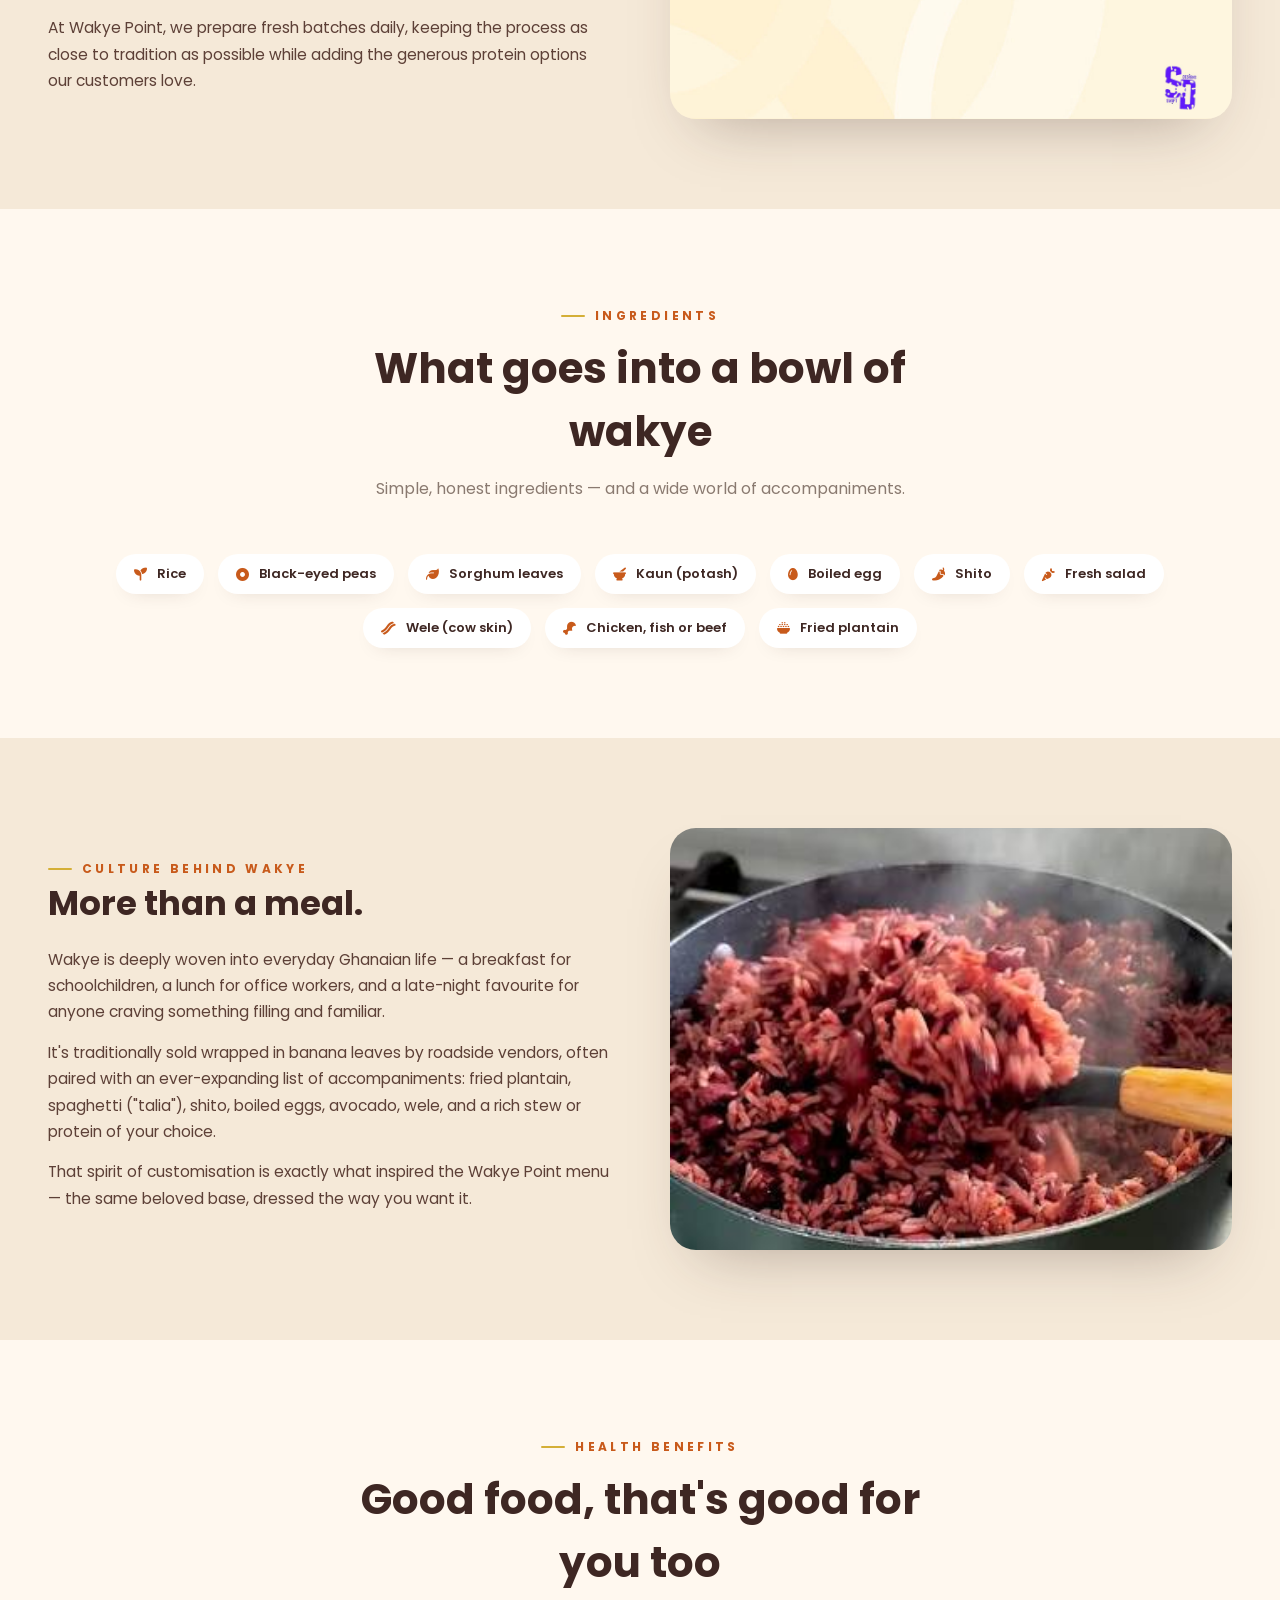
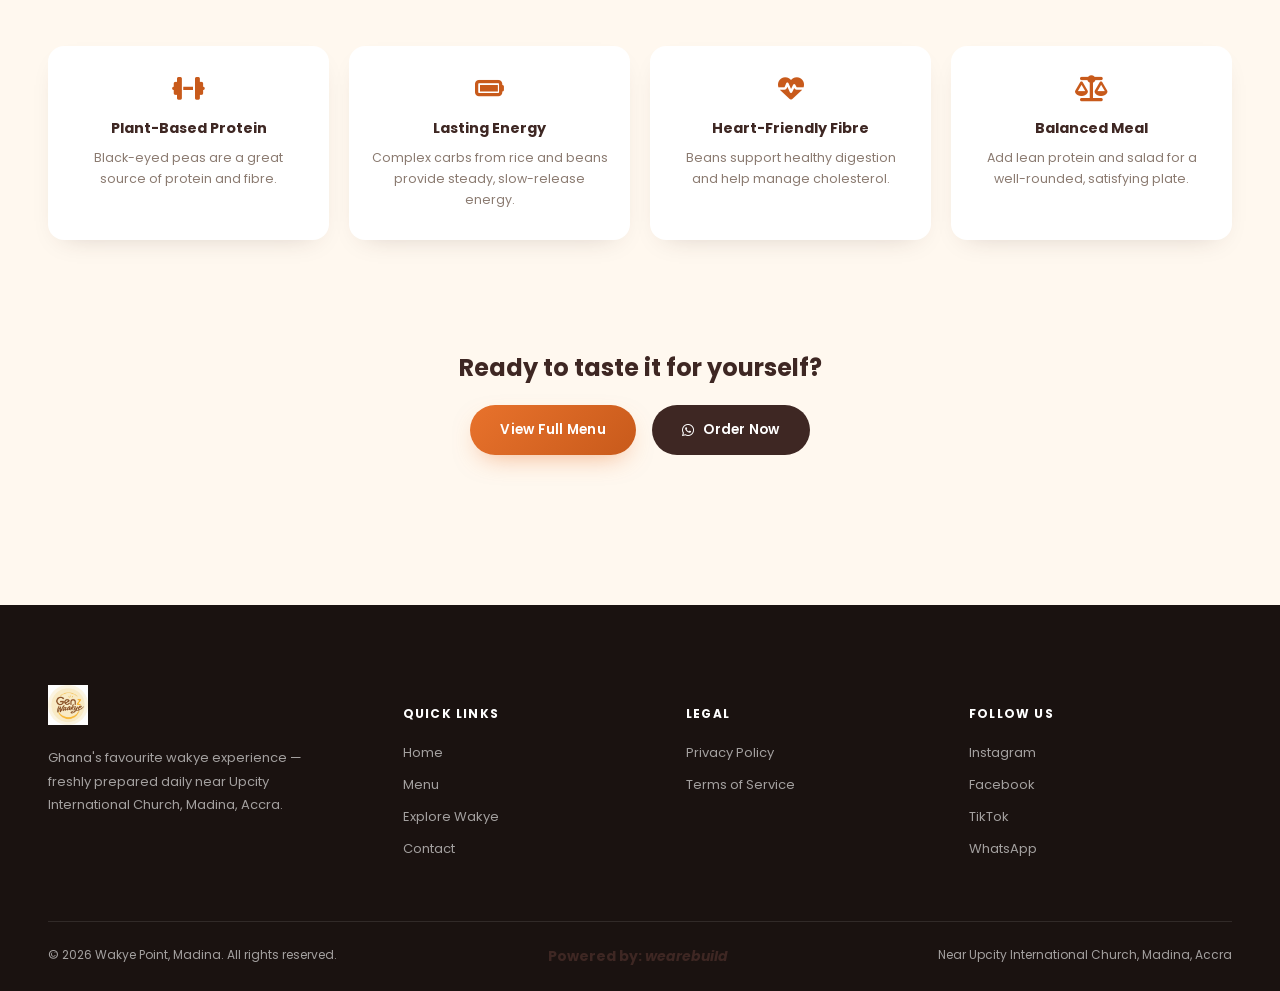
==== commit 97f7530f: "cart update" ====
--- a/explore.html
+++ b/explore.html
@@ -17,7 +17,9 @@
 <header class="nav solid" id="navbar">
   <div class="container">
     <a href="index.html" class="nav-logo">
-      <span class="mark">GZw</span>
+      <span class="mark">
+        <img src="images/logo-1.png" alt="GenZ Waakye Logo" >
+      </span>
       <span class="word">Gen<i>Z </i> Wakye <span>Madina · Accra</span></span>
     </a>
     <nav class="nav-links">
@@ -204,7 +206,7 @@
   <div class="container">
     <div class="foot-grid">
       <div class="foot-brand">
-        <span class="mark" style="display:inline-flex;width:40px;height:40px;border-radius:11px;background:linear-gradient(135deg,var(--orange),var(--gold));align-items:center;justify-content:center;font-weight:800;color:#fff;">GZw</span>
+        <span class="mark" style="display:inline-flex;width:40px;height:40px;border-radius:11px;background:linear-gradient(135deg,var(--orange),var(--gold));align-items:center;justify-content:center;font-weight:800;color:#fff;"><img src="images/logo-1.png" alt="GenZ Waakye Logo"></span>
         <p>Ghana's favourite wakye experience — freshly prepared daily near Upcity International Church, Madina, Accra.</p>
       </div>
       <div>
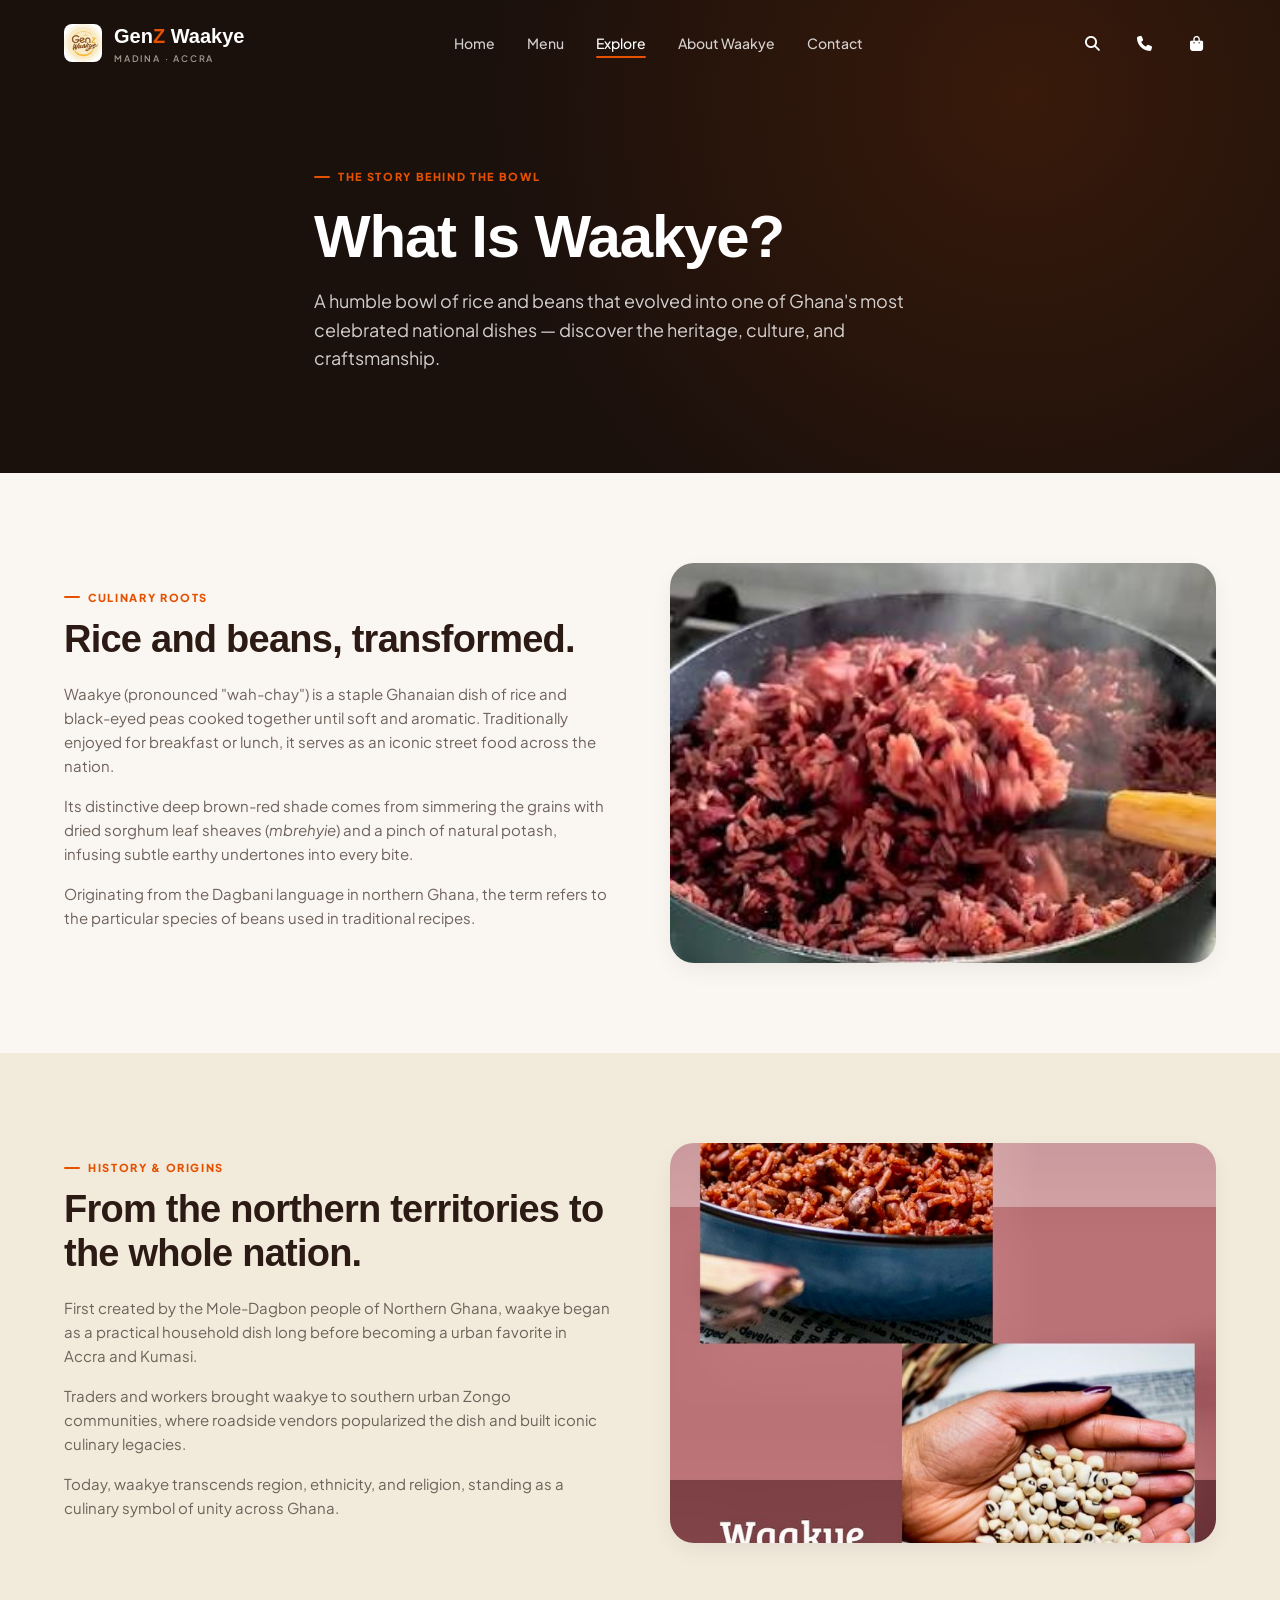
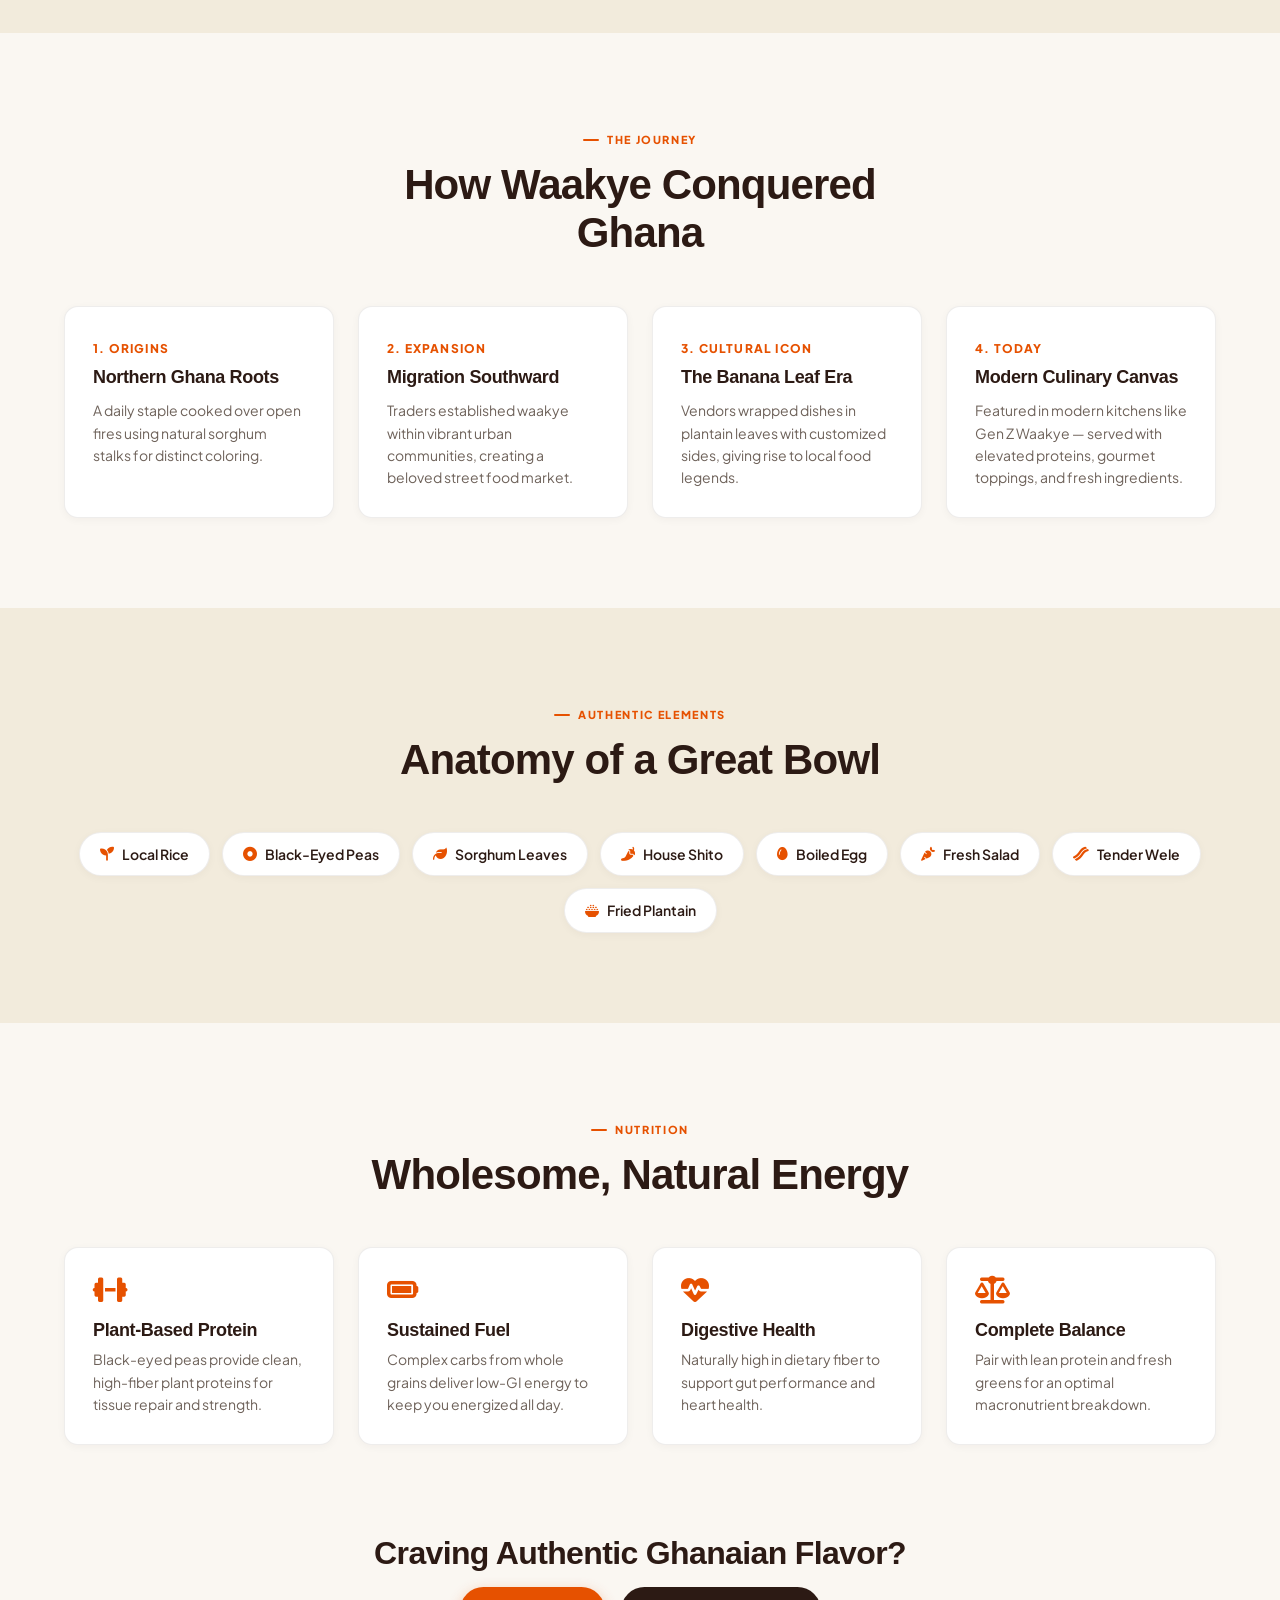
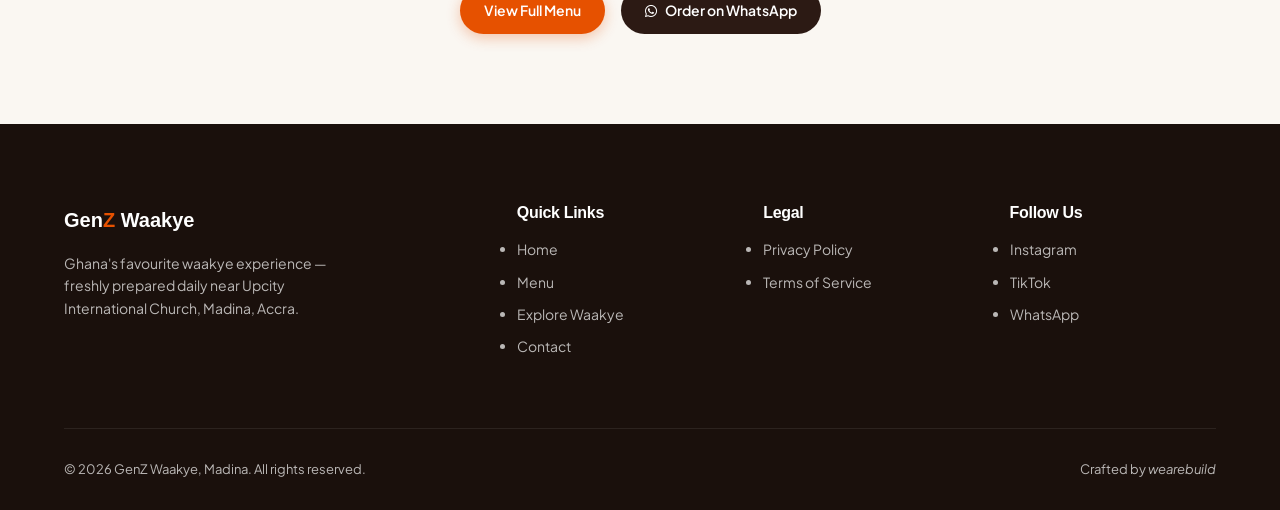
==== commit 5ac30458: "restyling update" ====
--- a/explore.html
+++ b/explore.html
@@ -1,16 +1,12 @@
 <!DOCTYPE html>
 <html lang="en">
 <head>
-<meta charset="UTF-8">
-<meta name="viewport" content="width=device-width, initial-scale=1.0">
-<title>Explore Wakye | Gen - Z Waakye — The Story Behind Ghana's National Dish</title>
-<meta name="description" content="Discover the history, culture, traditional preparation and health benefits of wakye — Ghana's beloved rice and beans dish.">
-
-<link rel="preconnect" href="https://fonts.googleapis.com">
-<link rel="preconnect" href="https://fonts.gstatic.com" crossorigin>
-<link href="https://fonts.googleapis.com/css2?family=Poppins:wght@300;400;500;600;700;800&display=swap" rel="stylesheet">
-<link rel="stylesheet" href="https://cdnjs.cloudflare.com/ajax/libs/font-awesome/6.5.1/css/all.min.css">
-<link rel="stylesheet" href="styles.css">
+  <meta charset="UTF-8">
+  <meta name="viewport" content="width=device-width, initial-scale=1.0">
+  <title>Explore Waakye | Gen Z Waakye — Ghana's Beloved National Dish</title>
+  <meta name="description" content="Discover the history, culture, traditional preparation, and health benefits of waakye — Ghana's iconic rice and beans dish.">
+  <link rel="stylesheet" href="https://cdnjs.cloudflare.com/ajax/libs/font-awesome/6.5.1/css/all.min.css">
+  <link rel="stylesheet" href="styles.css">
 </head>
 <body data-page="explore">
 
@@ -18,15 +14,15 @@
   <div class="container">
     <a href="index.html" class="nav-logo">
       <span class="mark">
-        <img src="images/logo-1.png" alt="GenZ Waakye Logo" >
+        <img src="images/logo-1.png" alt="GenZ Waakye Logo">
       </span>
-      <span class="word">Gen<i>Z </i> Wakye <span>Madina · Accra</span></span>
+      <span class="word">Gen<i>Z</i> Waakye <span>Madina · Accra</span></span>
     </a>
     <nav class="nav-links">
       <a href="index.html">Home</a>
       <a href="menu.html">Menu</a>
       <a href="explore.html" class="active">Explore</a>
-      <a href="#about-wakye">About Wakye</a>
+      <a href="#about-wakye">About Waakye</a>
       <a href="index.html#contact">Contact</a>
     </nav>
     <div class="nav-actions">
@@ -40,7 +36,7 @@
 
 <div class="search-bar" id="searchBar">
   <div class="container">
-    <input type="text" id="searchInput" placeholder="Search wakye, rice, egg, fish, chicken, beef, sausage, plantain, spaghetti, shito, salad…">
+    <input type="text" id="searchInput" placeholder="Search waakye, rice, egg, fish, chicken...">
     <button class="close-search" id="closeSearch" aria-label="Close search"><i class="fa-solid fa-xmark"></i></button>
   </div>
 </div>
@@ -49,7 +45,7 @@
   <a href="index.html">Home</a>
   <a href="menu.html">Menu</a>
   <a href="explore.html">Explore</a>
-  <a href="#about-wakye">About Wakye</a>
+  <a href="#about-wakye">About Waakye</a>
   <a href="index.html#contact">Contact</a>
   <a href="tel:+233245138854" class="btn btn-gold">Call Us</a>
 </div>
@@ -58,163 +54,151 @@
 <section class="explore-hero" id="about-wakye">
   <div class="bg"></div>
   <div class="explore-hero-inner container">
-    <span class="eyebrow" style="color:var(--gold);">The Story Behind The Bowl</span>
-    <h1>What Is Wakye?</h1>
-    <p>A humble bowl of rice and beans that grew into one of Ghana's most beloved national dishes — here's the story, the culture, and the craft behind it.</p>
-  </div>
-</section>
-
-<!-- WHAT IS WAKYE -->
-<section class="explore-section" data-reveal>
+    <span class="eyebrow">The Story Behind The Bowl</span>
+    <h1>What Is Waakye?</h1>
+    <p>A humble bowl of rice and beans that evolved into one of Ghana's most celebrated national dishes — discover the heritage, culture, and craftsmanship.</p>
+  </div>
+</section>
+
+<!-- WHAT IS WAAKYE -->
+<section class="explore-section">
   <div class="container explore-split">
     <div>
-      <span class="eyebrow">What Is Wakye?</span>
+      <span class="eyebrow">Culinary Roots</span>
       <h2>Rice and beans, transformed.</h2>
-      <p>Wakye (pronounced "wah-chay") is a Ghanaian dish of rice and beans, usually black-eyed peas or cow beans, cooked together until tender. Traditionally eaten for breakfast or lunch, it's one of the most recognisable street foods in the country.</p>
-      <p>What sets it apart is its distinctive reddish-brown colour — achieved not with food colouring, but with dried sorghum leaf sheaves (locally called <em>mbrehyie</em> or sorghum stalks) and a pinch of kaun (edible potash), simmered with the rice and beans before being removed.</p>
-      <p>The name itself comes from the Dagbani language of northern Ghana, referring to a particular type of bean — a small clue to where this dish truly began.</p>
-    </div>
-    <div class="img-block"><img src="images/exp.jpg" alt="Rice and beans dish, the base of wakye" loading="lazy"></div>
+      <p>Waakye (pronounced "wah-chay") is a staple Ghanaian dish of rice and black-eyed peas cooked together until soft and aromatic. Traditionally enjoyed for breakfast or lunch, it serves as an iconic street food across the nation.</p>
+      <p>Its distinctive deep brown-red shade comes from simmering the grains with dried sorghum leaf sheaves (<em>mbrehyie</em>) and a pinch of natural potash, infusing subtle earthy undertones into every bite.</p>
+      <p>Originating from the Dagbani language in northern Ghana, the term refers to the particular species of beans used in traditional recipes.</p>
+    </div>
+    <div class="img-block"><img src="images/exp.jpg" alt="Traditional Waakye dish" loading="lazy"></div>
   </div>
 </section>
 
 <!-- HISTORY -->
-<section class="explore-section" style="background:var(--cream-deep);" data-reveal>
+<section class="explore-section" style="background:var(--surface-cream-deep);">
   <div class="container explore-split reverse">
-    <div class="img-block"><img src="images/hst.jpg" alt="Traditional open-fire cooking, in the style wakye has long been prepared" loading="lazy"></div>
+    <div class="img-block"><img src="images/hst.jpg" alt="Traditional cooking fire" loading="lazy"></div>
     <div>
-      <span class="eyebrow">History &amp; Origins</span>
-      <h2>From the north, to the nation.</h2>
-      <p>Wakye is believed to have originated among the Mole-Dagbon people of northern Ghana, where rice and beans were dietary staples long before the dish became a household name in Accra and Kumasi.</p>
-      <p>As Ghanaians migrated south for work and trade, wakye travelled with them — carried into Zongo communities in the country's major cities, where it was sold by roadside vendors and quickly adopted well beyond its northern roots.</p>
-      <p>Today, it's eaten by people of every region and background, cutting across Ghana's ethnic and religious lines in a way few dishes do — a genuine national unifier, one bowl at a time.</p>
+      <span class="eyebrow">History & Origins</span>
+      <h2>From the northern territories to the whole nation.</h2>
+      <p>First created by the Mole-Dagbon people of Northern Ghana, waakye began as a practical household dish long before becoming a urban favorite in Accra and Kumasi.</p>
+      <p>Traders and workers brought waakye to southern urban Zongo communities, where roadside vendors popularized the dish and built iconic culinary legacies.</p>
+      <p>Today, waakye transcends region, ethnicity, and religion, standing as a culinary symbol of unity across Ghana.</p>
     </div>
   </div>
 </section>
 
 <!-- TIMELINE -->
-<section class="explore-section" data-reveal>
+<section class="explore-section">
   <div class="container">
     <div class="section-head">
-      <span class="eyebrow">How It Spread</span>
-      <h2>A dish that travelled the whole country</h2>
+      <span class="eyebrow">The Journey</span>
+      <h2>How Waakye Conquered Ghana</h2>
     </div>
     <div class="timeline">
       <div class="timeline-item">
-        <span class="year">Origins</span>
-        <h4>Northern Ghana, Mole-Dagbon communities</h4>
-        <p>Rice and beans cooked together as an everyday staple, coloured naturally with sorghum leaves and kaun.</p>
-      </div>
-      <div class="timeline-item">
-        <span class="year">Migration Era</span>
-        <h4>Carried south by traders and workers</h4>
-        <p>As people moved to southern cities for opportunity, wakye moved with them into Zongo neighbourhoods.</p>
-      </div>
-      <div class="timeline-item">
-        <span class="year">Street Food Boom</span>
-        <h4>Roadside "wakye sellers" become a fixture</h4>
-        <p>Vendors wrapped it in banana leaves and built loyal followings — some, like Accra's legendary "Auntie Muni," became local icons.</p>
-      </div>
-      <div class="timeline-item">
-        <span class="year">Today</span>
-        <h4>A true national dish</h4>
-        <p>Served everywhere from roadside stalls to modern restaurants like Wakye Point — dressed up with proteins, sides and toppings for every taste.</p>
-      </div>
-    </div>
-  </div>
-</section>
-
-<!-- TRADITIONAL PREPARATION -->
-<section class="explore-section" style="background:var(--cream-deep);" data-reveal>
-  <div class="container explore-split">
-    <div>
-      <span class="eyebrow">Traditional Preparation</span>
-      <h2>Slow-cooked, the honest way.</h2>
-      <p>Rice and beans are simmered together in one pot with dried sorghum leaves and a touch of kaun, which gently release their colour and flavour into the grains as they cook.</p>
-      <p>Once the beans are tender and the rice has taken on its signature reddish tint, the sorghum leaves are removed — leaving behind a naturally coloured, subtly earthy base ready to be dressed with your choice of protein and sides.</p>
-      <p>At Wakye Point, we prepare fresh batches daily, keeping the process as close to tradition as possible while adding the generous protein options our customers love.</p>
-    </div>
-    <div class="img-block"><img src="images/lojo.png"></div>
+        <span class="year">1. Origins</span>
+        <h4>Northern Ghana Roots</h4>
+        <p>A daily staple cooked over open fires using natural sorghum stalks for distinct coloring.</p>
+      </div>
+      <div class="timeline-item">
+        <span class="year">2. Expansion</span>
+        <h4>Migration Southward</h4>
+        <p>Traders established waakye within vibrant urban communities, creating a beloved street food market.</p>
+      </div>
+      <div class="timeline-item">
+        <span class="year">3. Cultural Icon</span>
+        <h4>The Banana Leaf Era</h4>
+        <p>Vendors wrapped dishes in plantain leaves with customized sides, giving rise to local food legends.</p>
+      </div>
+      <div class="timeline-item">
+        <span class="year">4. Today</span>
+        <h4>Modern Culinary Canvas</h4>
+        <p>Featured in modern kitchens like Gen Z Waakye — served with elevated proteins, gourmet toppings, and fresh ingredients.</p>
+      </div>
+    </div>
   </div>
 </section>
 
 <!-- INGREDIENTS -->
-<section class="explore-section" data-reveal>
+<section class="explore-section" style="background:var(--surface-cream-deep);">
   <div class="container">
     <div class="section-head">
-      <span class="eyebrow">Ingredients</span>
-      <h2>What goes into a bowl of wakye</h2>
-      <p>Simple, honest ingredients — and a wide world of accompaniments.</p>
+      <span class="eyebrow">Authentic Elements</span>
+      <h2>Anatomy of a Great Bowl</h2>
     </div>
     <div class="ingredient-strip">
-      <div class="ingredient-chip"><i class="fa-solid fa-seedling"></i> Rice</div>
-      <div class="ingredient-chip"><i class="fa-solid fa-circle-dot"></i> Black-eyed peas</div>
-      <div class="ingredient-chip"><i class="fa-solid fa-leaf"></i> Sorghum leaves</div>
-      <div class="ingredient-chip"><i class="fa-solid fa-mortar-pestle"></i> Kaun (potash)</div>
-      <div class="ingredient-chip"><i class="fa-solid fa-egg"></i> Boiled egg</div>
-      <div class="ingredient-chip"><i class="fa-solid fa-pepper-hot"></i> Shito</div>
-      <div class="ingredient-chip"><i class="fa-solid fa-carrot"></i> Fresh salad</div>
-      <div class="ingredient-chip"><i class="fa-solid fa-bacon"></i> Wele (cow skin)</div>
-      <div class="ingredient-chip"><i class="fa-solid fa-drumstick-bite"></i> Chicken, fish or beef</div>
-      <div class="ingredient-chip"><i class="fa-solid fa-bowl-rice"></i> Fried plantain</div>
-    </div>
-  </div>
-</section>
-
-<!-- CULTURE -->
-<section class="explore-section" style="background:var(--cream-deep);" data-reveal>
-  <div class="container explore-split reverse">
-    <div class="img-block"><img src="images/exp.jpg" alt="Street vendor cooking a traditional West African rice dish" loading="lazy"></div>
-    <div>
-      <span class="eyebrow">Culture Behind Wakye</span>
-      <h2>More than a meal.</h2>
-      <p>Wakye is deeply woven into everyday Ghanaian life — a breakfast for schoolchildren, a lunch for office workers, and a late-night favourite for anyone craving something filling and familiar.</p>
-      <p>It's traditionally sold wrapped in banana leaves by roadside vendors, often paired with an ever-expanding list of accompaniments: fried plantain, spaghetti ("talia"), shito, boiled eggs, avocado, wele, and a rich stew or protein of your choice.</p>
-      <p>That spirit of customisation is exactly what inspired the Wakye Point menu — the same beloved base, dressed the way you want it.</p>
+      <div class="ingredient-chip"><i class="fa-solid fa-seedling"></i> Local Rice</div>
+      <div class="ingredient-chip"><i class="fa-solid fa-circle-dot"></i> Black-Eyed Peas</div>
+      <div class="ingredient-chip"><i class="fa-solid fa-leaf"></i> Sorghum Leaves</div>
+      <div class="ingredient-chip"><i class="fa-solid fa-pepper-hot"></i> House Shito</div>
+      <div class="ingredient-chip"><i class="fa-solid fa-egg"></i> Boiled Egg</div>
+      <div class="ingredient-chip"><i class="fa-solid fa-carrot"></i> Fresh Salad</div>
+      <div class="ingredient-chip"><i class="fa-solid fa-bacon"></i> Tender Wele</div>
+      <div class="ingredient-chip"><i class="fa-solid fa-bowl-rice"></i> Fried Plantain</div>
     </div>
   </div>
 </section>
 
 <!-- HEALTH BENEFITS -->
-<section class="explore-section" data-reveal>
+<section class="explore-section">
   <div class="container">
     <div class="section-head">
-      <span class="eyebrow">Health Benefits</span>
-      <h2>Good food, that's good for you too</h2>
+      <span class="eyebrow">Nutrition</span>
+      <h2>Wholesome, Natural Energy</h2>
     </div>
     <div class="benefit-grid">
-      <div class="benefit-card"><i class="fa-solid fa-dumbbell"></i><h4>Plant-Based Protein</h4><p>Black-eyed peas are a great source of protein and fibre.</p></div>
-      <div class="benefit-card"><i class="fa-solid fa-battery-full"></i><h4>Lasting Energy</h4><p>Complex carbs from rice and beans provide steady, slow-release energy.</p></div>
-      <div class="benefit-card"><i class="fa-solid fa-heart-pulse"></i><h4>Heart-Friendly Fibre</h4><p>Beans support healthy digestion and help manage cholesterol.</p></div>
-      <div class="benefit-card"><i class="fa-solid fa-scale-balanced"></i><h4>Balanced Meal</h4><p>Add lean protein and salad for a well-rounded, satisfying plate.</p></div>
+      <div class="benefit-card">
+        <i class="fa-solid fa-dumbbell"></i>
+        <h4>Plant-Based Protein</h4>
+        <p>Black-eyed peas provide clean, high-fiber plant proteins for tissue repair and strength.</p>
+      </div>
+      <div class="benefit-card">
+        <i class="fa-solid fa-battery-full"></i>
+        <h4>Sustained Fuel</h4>
+        <p>Complex carbs from whole grains deliver low-GI energy to keep you energized all day.</p>
+      </div>
+      <div class="benefit-card">
+        <i class="fa-solid fa-heart-pulse"></i>
+        <h4>Digestive Health</h4>
+        <p>Naturally high in dietary fiber to support gut performance and heart health.</p>
+      </div>
+      <div class="benefit-card">
+        <i class="fa-solid fa-scale-balanced"></i>
+        <h4>Complete Balance</h4>
+        <p>Pair with lean protein and fresh greens for an optimal macronutrient breakdown.</p>
+      </div>
     </div>
   </div>
 </section>
 
 <!-- CTA -->
-<section class="explore-section" style="text-align:center;padding-top:20px;" data-reveal>
-  <div class="container">
-    <h2 style="margin-bottom:20px;">Ready to taste it for yourself?</h2>
-    <div class="hero-actions" style="justify-content:center;">
+<section class="explore-section" style="text-align:center; padding-top:0;">
+  <div class="container">
+    <h2 style="font-size:32px; margin-bottom:16px;">Craving Authentic Ghanaian Flavor?</h2>
+    <div style="display:flex; gap:16px; justify-content:center;">
       <a href="menu.html" class="btn btn-orange">View Full Menu</a>
-      <a href="#" class="btn btn-dark wa-generic-cta"><i class="fa-brands fa-whatsapp"></i> Order Now</a>
-    </div>
-  </div>
-</section>
-
+      <a href="https://wa.me/233245138854" target="_blank" class="btn btn-dark"><i class="fa-brands fa-whatsapp"></i> Order on WhatsApp</a>
+    </div>
+  </div>
+</section>
+
+<!-- FOOTER -->
 <footer>
   <div class="container">
     <div class="foot-grid">
       <div class="foot-brand">
-        <span class="mark" style="display:inline-flex;width:40px;height:40px;border-radius:11px;background:linear-gradient(135deg,var(--orange),var(--gold));align-items:center;justify-content:center;font-weight:800;color:#fff;"><img src="images/logo-1.png" alt="GenZ Waakye Logo"></span>
-        <p>Ghana's favourite wakye experience — freshly prepared daily near Upcity International Church, Madina, Accra.</p>
+        <a href="index.html" class="nav-logo">
+          <span class="word">Gen<i>Z</i> Waakye</span>
+        </a>
+        <p>Ghana's favourite waakye experience — freshly prepared daily near Upcity International Church, Madina, Accra.</p>
       </div>
       <div>
         <h5>Quick Links</h5>
         <ul class="foot-links">
           <li><a href="index.html">Home</a></li>
           <li><a href="menu.html">Menu</a></li>
-          <li><a href="explore.html">Explore Wakye</a></li>
+          <li><a href="explore.html">Explore Waakye</a></li>
           <li><a href="index.html#contact">Contact</a></li>
         </ul>
       </div>
@@ -228,16 +212,15 @@
       <div>
         <h5>Follow Us</h5>
         <ul class="foot-links">
-          <li><a href="https://instagram.com" target="_blank">Instagram</a></li>
-          <li><a href="https://facebook.com" target="_blank">Facebook</a></li>
-          <li><a href="https://tiktok.com" target="_blank">TikTok</a></li>
+          <li><a href="https://www.instagram.com/genz_waakye_wura" target="_blank">Instagram</a></li>
+          <li><a href="https://www.tiktok.com/@firdy_o" target="_blank">TikTok</a></li>
           <li><a href="https://wa.me/233245138854" target="_blank">WhatsApp</a></li>
         </ul>
       </div>
     </div>
     <div class="foot-bottom">
-      <span>© <span id="year"></span> Wakye Point, Madina. All rights reserved.</span> <h3>Powered by: <i>wearebuild</i></h3>
-      <span>Near Upcity International Church, Madina, Accra</span>
+      <span>©️ <span id="year"></span> GenZ Waakye, Madina. All rights reserved.</span>
+      <span>Crafted by <i>wearebuild</i></span>
     </div>
   </div>
 </footer>
@@ -246,23 +229,24 @@
   <a href="index.html"><i class="fa-solid fa-house"></i>Home</a>
   <a href="menu.html"><i class="fa-solid fa-bowl-rice"></i>Menu</a>
   <a href="#" class="open-search"><i class="fa-solid fa-magnifying-glass"></i>Search</a>
-  <a href="#" class="open-cart"><i class="fa-solid fa-bag-shopping"></i>Cart<span class="cart-badge" style="position:static;margin-left:2px;"></span></a>
+  <a href="#" class="open-cart"><i class="fa-solid fa-bag-shopping"></i>Cart</a>
   <a href="tel:+233245138854"><i class="fa-solid fa-phone"></i>Call</a>
 </nav>
-<a href="https://wa.me/233245138854" target="_blank" class="float-wa" aria-label="Chat on WhatsApp"><i class="fa-brands fa-whatsapp"></i></a>
 
 <div class="cart-overlay" id="cartOverlay"></div>
 <div class="cart-drawer" id="cartDrawer">
   <div class="cart-head">
     <h3>Your Order</h3>
-    <button class="close-cart" id="closeCart" aria-label="Close cart"><i class="fa-solid fa-xmark"></i></button>
+    <button class="close-cart" id="closeCart"><i class="fa-solid fa-xmark"></i></button>
   </div>
   <div class="cart-items" id="cartItems"></div>
   <div class="cart-summary">
     <div class="row"><span>Subtotal</span><span id="cartSubtotal">GH₵ 0</span></div>
     <div class="row"><span>Delivery Fee</span><span id="cartDelivery">GH₵ 0</span></div>
     <div class="row total"><span>Total</span><span id="cartTotal">GH₵ 0</span></div>
-    <button class="btn btn-orange btn-block" id="cartCheckoutBtn" style="margin-top:16px;"><i class="fa-brands fa-whatsapp"></i> Checkout via WhatsApp</button>
+    <button class="btn btn-orange btn-block" id="cartCheckoutBtn" style="margin-top:16px;">
+      <i class="fa-brands fa-whatsapp"></i> Checkout via WhatsApp
+    </button>
   </div>
 </div>
 
--- a/styles.css
+++ b/styles.css
@@ -1,424 +1,1013 @@
-/* ============================================
-   WAKYE POINT — DESIGN TOKENS
-   ============================================ */
-:root{
-  --brown:#3E2723;
-  --brown-light:#5D4037;
-  --black:#1A1210;
-  --cream:#FFF8EF;
-  --cream-deep:#F5E9D8;
-  --white:#FFFFFF;
-  --gold:#D4AF37;
-  --gold-deep:#B8912A;
-  --orange:#E8722C;
-  --orange-deep:#C85A1B;
-  --ink:#2B211D;
-  --muted:#8A7A70;
-
-  --font:'Poppins', sans-serif;
-  --radius-lg:26px;
-  --radius-md:16px;
-  --radius-sm:10px;
-  --ease:cubic-bezier(.22,.61,.36,1);
-  --container:1240px;
-}
-
-*,*::before,*::after{box-sizing:border-box;}
-html{scroll-behavior:smooth;}
-body{
-  margin:0;font-family:var(--font);color:var(--ink);background:var(--cream);
-  overflow-x:hidden;-webkit-font-smoothing:antialiased;
-}
-img{max-width:100%;display:block;}
-a{color:inherit;text-decoration:none;}
-ul{list-style:none;margin:0;padding:0;}
-button{font-family:inherit;cursor:pointer;border:none;background:none;}
-h1,h2,h3,h4{margin:0;color:var(--brown);font-weight:700;}
-p{margin:0;line-height:1.7;}
-.container{max-width:var(--container);margin:0 auto;padding:0 28px;}
-@media(max-width:768px){.container{padding:0 18px;}}
-:focus-visible{outline:2px solid var(--orange);outline-offset:3px;}
-
-.eyebrow{
-  font-size:12px;letter-spacing:.28em;text-transform:uppercase;color:var(--orange-deep);
-  font-weight:700;display:inline-flex;align-items:center;gap:10px;
-}
-.eyebrow::before{content:'';width:24px;height:2px;background:var(--gold);border-radius:2px;}
-
-.section-head{text-align:center;max-width:640px;margin:0 auto 52px;}
-.section-head h2{font-size:clamp(28px,4vw,42px);margin:12px 0 12px;}
-.section-head p{color:var(--muted);font-size:16px;}
+/* =========================================================
+   GEN Z WAAKYE — DESIGN SYSTEM
+   Crafted for high-end Ghanaian culinary experiences.
+   ========================================================= */
+
+@import url('https://fonts.googleapis.com/css2?family=Plus+Jakarta+Sans:ital,wght@0,300..800;1,300..800&display=swap');
+@import url('https://api.fontshare.com/v2/css?f[]=cabinet-grotesk@800,700,500&display=swap');
+
+:root {
+  /* Brand Palette */
+  --brand-brown: #2C1A14;
+  --brand-dark: #1A100C;
+  --brand-warm-black: #0F0907;
+  
+  --brand-orange: #E65100;
+  --brand-orange-hover: #BF4300;
+  --brand-orange-subtle: #FFF3E0;
+  
+  --brand-gold: #D4AF37;
+  --brand-gold-subtle: #FFFDF0;
+
+  --surface-cream: #FAF7F2;
+  --surface-cream-deep: #F2EBDC;
+  --surface-card: #FFFFFF;
+
+  --text-main: #211915;
+  --text-muted: #6E625A;
+  --text-light: #A3968C;
+
+  --border-light: rgba(44, 26, 20, 0.08);
+  --border-focus: rgba(230, 81, 0, 0.4);
+
+  /* Typography */
+  --font-heading: 'Cabinet Grotesk', -apple-system, sans-serif;
+  --font-body: 'Plus Jakarta Sans', -apple-system, sans-serif;
+
+  /* Elevation / Shadows */
+  --shadow-sm: 0 2px 8px rgba(44, 26, 20, 0.04);
+  --shadow-md: 0 8px 24px -4px rgba(44, 26, 20, 0.08);
+  --shadow-lg: 0 20px 40px -8px rgba(44, 26, 20, 0.12);
+  --shadow-drawer: -10px 0 30px rgba(0,0,0,0.15);
+
+  /* Geometry */
+  --radius-sm: 8px;
+  --radius-md: 14px;
+  --radius-lg: 24px;
+  --radius-pill: 9999px;
+  --container-max: 1200px;
+  
+  --transition-fast: 0.2s cubic-bezier(0.16, 1, 0.3, 1);
+  --transition-smooth: 0.35s cubic-bezier(0.16, 1, 0.3, 1);
+}
+
+/* Base Resets */
+*, *::before, *::after {
+  box-sizing: border-box;
+  margin: 0;
+  padding: 0;
+}
+
+html {
+  scroll-behavior: smooth;
+  -webkit-text-size-adjust: 100%;
+}
+
+body {
+  font-family: var(--font-body);
+  color: var(--text-main);
+  background-color: var(--surface-cream);
+  line-height: 1.6;
+  font-size: 15px;
+  overflow-x: hidden;
+  -webkit-font-smoothing: antialiased;
+}
+
+img {
+  max-width: 100%;
+  height: auto;
+  display: block;
+}
+
+a {
+  color: inherit;
+  text-decoration: none;
+}
+
+button {
+  font-family: inherit;
+  cursor: pointer;
+  border: none;
+  background: transparent;
+}
+
+h1, h2, h3, h4, h5, h6 {
+  font-family: var(--font-heading);
+  color: var(--brand-brown);
+  letter-spacing: -0.02em;
+  line-height: 1.15;
+}
+
+.container {
+  width: 100%;
+  max-width: var(--container-max);
+  margin: 0 auto;
+  padding: 0 24px;
+}
+
+@media (max-width: 768px) {
+  .container {
+    padding: 0 16px;
+  }
+}
+
+/* UI Elements */
+.eyebrow {
+  font-size: 11px;
+  font-weight: 800;
+  text-transform: uppercase;
+  letter-spacing: 0.15em;
+  color: var(--brand-orange);
+  display: inline-flex;
+  align-items: center;
+  gap: 8px;
+}
+
+.eyebrow::before {
+  content: '';
+  width: 16px;
+  height: 2px;
+  background-color: var(--brand-orange);
+  border-radius: var(--radius-pill);
+}
+
+.section-head {
+  text-align: center;
+  max-width: 600px;
+  margin: 0 auto 48px;
+}
+
+.section-head h2 {
+  font-size: clamp(28px, 4vw, 42px);
+  margin: 12px 0;
+}
+
+.section-head p {
+  color: var(--text-muted);
+  font-size: 16px;
+}
 
 /* Buttons */
-.btn{
-  display:inline-flex;align-items:center;justify-content:center;gap:9px;
-  font-size:13.5px;font-weight:600;letter-spacing:.02em;
-  padding:15px 30px;border-radius:999px;transition:all .4s var(--ease);white-space:nowrap;
-}
-.btn-orange{background:linear-gradient(135deg,var(--orange),var(--orange-deep));color:#fff;box-shadow:0 10px 26px -10px rgba(232,114,44,.55);}
-.btn-orange:hover{transform:translateY(-2px);box-shadow:0 16px 32px -10px rgba(232,114,44,.65);}
-.btn-gold{background:linear-gradient(135deg,var(--gold),var(--gold-deep));color:var(--black);}
-.btn-gold:hover{transform:translateY(-2px);}
-.btn-outline{background:transparent;border:1.5px solid rgba(255,255,255,.55);color:#fff;}
-.btn-outline:hover{background:#fff;color:var(--brown);}
-.btn-dark{background:var(--brown);color:#fff;}
-.btn-dark:hover{background:var(--black);transform:translateY(-2px);}
-.btn-sm{padding:11px 20px;font-size:12px;}
-.btn-block{width:100%;}
-.btn:disabled{opacity:.5;cursor:not-allowed;transform:none !important;}
-
-/* ============================================
-   NAVBAR
-   ============================================ */
-header.nav{position:fixed;top:0;left:0;right:0;z-index:1000;padding:20px 0;transition:all .45s var(--ease);}
-header.nav .container{display:flex;align-items:center;justify-content:space-between;gap:20px;}
-.nav-logo{display:flex;align-items:center;gap:10px;color:#fff;transition:color .4s;}
-.nav-logo .mark{
-  width:42px;height:42px;border-radius:12px;background:linear-gradient(135deg,var(--orange),var(--gold));
-  display:flex;align-items:center;justify-content:center;font-weight:800;color:#fff;font-size:17px;flex-shrink:0;
-}
-.nav-logo .word{font-weight:800;font-size:19px;line-height:1.1;}
-.nav-logo .word span{display:block;font-size:9px;letter-spacing:.28em;text-transform:uppercase;font-weight:600;color:var(--gold);}
-.nav-links{display:flex;gap:32px;}
-.nav-links a{font-size:13.5px;font-weight:600;color:rgba(255,255,255,.92);position:relative;padding:4px 0;transition:color .3s;}
-.nav-links a::after{content:'';position:absolute;left:0;bottom:-2px;width:0;height:2px;background:var(--gold);transition:width .35s var(--ease);border-radius:2px;}
-.nav-links a:hover::after,.nav-links a.active::after{width:100%;}
-.nav-actions{display:flex;align-items:center;gap:16px;}
-.nav-icon-btn{
-  width:38px;height:38px;border-radius:50%;display:flex;align-items:center;justify-content:center;
-  color:#fff;font-size:15px;position:relative;transition:background .3s;
-}
-.nav-icon-btn:hover{background:rgba(255,255,255,.14);}
-.cart-badge{
-  position:absolute;top:-4px;right:-4px;background:var(--orange);color:#fff;font-size:10px;font-weight:700;
-  min-width:17px;height:17px;border-radius:50%;display:flex;align-items:center;justify-content:center;padding:0 3px;
-}
-header.nav.solid{background:rgba(26,18,16,.94);backdrop-filter:blur(14px);padding:12px 0;box-shadow:0 8px 26px -12px rgba(0,0,0,.4);}
-
-.search-bar{
-  position:fixed;top:0;left:0;right:0;z-index:1100;background:var(--brown);
-  padding:24px 0;transform:translateY(-100%);transition:transform .4s var(--ease);
-}
-.search-bar.open{transform:translateY(0);}
-.search-bar .container{display:flex;align-items:center;gap:16px;}
-.search-bar input{
-  flex:1;background:transparent;border:none;border-bottom:2px solid rgba(255,255,255,.3);color:#fff;
-  font-size:22px;font-family:var(--font);padding:8px 0;font-weight:300;
-}
-.search-bar input::placeholder{color:rgba(255,255,255,.4);}
-.search-bar input:focus{outline:none;border-color:var(--gold);}
-.search-bar .close-search{color:#fff;font-size:22px;}
-
-.burger{display:none;flex-direction:column;gap:5px;}
-.burger span{width:24px;height:2px;background:#fff;border-radius:2px;}
-.mobile-menu{
-  position:fixed;inset:0;background:var(--brown);z-index:1050;display:flex;flex-direction:column;
-  align-items:center;justify-content:center;gap:26px;transform:translateY(-100%);transition:transform .5s var(--ease);
-}
-.mobile-menu.open{transform:translateY(0);}
-.mobile-menu a{color:#fff;font-size:24px;font-weight:600;}
-@media(max-width:960px){
-  .nav-links{display:none;}
-  .burger{display:flex;}
-}
-
-/* ============================================
-   HERO
-   ============================================ */
-.hero{
-  position:relative;min-height:100vh;display:flex;align-items:center;overflow:hidden;
-}
-.hero .bg{
-  position:absolute;inset:0;
-  background:
-    linear-gradient(180deg, rgba(23,16,14,.55) 0%, rgba(23,16,14,.75) 55%, rgba(23,16,14,.92) 100%),
-    url('https://images.pexels.com/photos/13915043/pexels-photo-13915043.jpeg?auto=compress&cs=tinysrgb&w=1920') center 38%/cover no-repeat;
-  animation:heroZoom 22s ease-in-out infinite alternate;
-}
-@keyframes heroZoom{from{transform:scale(1);}to{transform:scale(1.08);}}
-.hero .float-food{
-  position:absolute;border-radius:50%;overflow:hidden;box-shadow:0 30px 60px -20px rgba(0,0,0,.6);
-  border:4px solid rgba(255,255,255,.18);animation:floatY 7s ease-in-out infinite;opacity:.9;
-}
-.hero .float-food img{width:100%;height:100%;object-fit:cover;}
-.hero .f1{width:120px;height:120px;top:16%;left:7%;animation-delay:0s;}
-.hero .f2{width:90px;height:90px;top:62%;left:11%;animation-delay:1.4s;}
-.hero .f3{width:130px;height:130px;top:20%;right:8%;animation-delay:.7s;}
-.hero .f4{width:95px;height:95px;top:66%;right:12%;animation-delay:2.1s;}
-@keyframes floatY{0%,100%{transform:translateY(0px);}50%{transform:translateY(-22px);}}
-@media(max-width:900px){.hero .float-food{display:none;}}
-
-.hero-inner{position:relative;z-index:3;width:100%;text-align:center;padding:150px 0 100px;}
-.hero-inner .badge{
-  display:inline-flex;align-items:center;gap:8px;background:rgba(255,255,255,.12);
-  border:1px solid rgba(255,255,255,.28);backdrop-filter:blur(8px);color:var(--gold);
-  padding:9px 20px;border-radius:999px;font-size:12px;letter-spacing:.14em;text-transform:uppercase;font-weight:600;margin-bottom:24px;
-}
-.hero-inner h1{color:#fff;font-size:clamp(38px,6.4vw,74px);line-height:1.08;font-weight:800;margin-bottom:18px;}
-.hero-inner h1 em{font-style:normal;color:var(--gold);}
-.hero-inner p.sub{color:rgba(255,255,255,.85);max-width:520px;margin:0 auto 38px;font-size:16.5px;font-weight:300;}
-.hero-actions{display:flex;gap:16px;flex-wrap:wrap;justify-content:center;}
-.scroll-cue{position:absolute;bottom:28px;left:50%;transform:translateX(-50%);z-index:3;color:rgba(255,255,255,.65);
-  display:flex;flex-direction:column;align-items:center;gap:8px;font-size:10px;letter-spacing:.2em;text-transform:uppercase;}
-.scroll-cue .dot{width:6px;height:6px;border-radius:50%;background:var(--gold);animation:bounceDown 1.8s infinite;}
-@keyframes bounceDown{0%,100%{transform:translateY(0);opacity:.4;}50%{transform:translateY(10px);opacity:1;}}
-
-/* ============================================
-   BRAND INTRO
-   ============================================ */
-.brand-intro{padding:110px 0 90px;text-align:center;}
-.brand-intro .container{max-width:760px;}
-.brand-intro h2{font-size:clamp(26px,3.6vw,38px);margin:14px 0 20px;}
-.brand-intro p{color:var(--brown-light);font-size:17px;}
-.brand-intro .stats{display:flex;justify-content:center;gap:50px;margin-top:44px;flex-wrap:wrap;}
-.brand-intro .stat strong{display:block;font-size:32px;color:var(--orange-deep);font-weight:800;}
-.brand-intro .stat span{font-size:12px;text-transform:uppercase;letter-spacing:.1em;color:var(--muted);}
-
-/* ============================================
-   MENU SECTIONS / CARDS
-   ============================================ */
-.menu-section{padding:60px 0;}
-.menu-section .head-row{display:flex;justify-content:space-between;align-items:flex-end;margin-bottom:32px;gap:20px;flex-wrap:wrap;}
-.menu-section .head-row h3{font-size:clamp(22px,3vw,28px);}
-.menu-section .head-row .tag{
-  display:inline-block;background:var(--gold);color:var(--black);font-weight:700;font-size:12px;
-  padding:5px 12px;border-radius:999px;margin-bottom:8px;
-}
-.food-grid{display:grid;grid-template-columns:repeat(3,1fr);gap:24px;}
-@media(max-width:960px){.food-grid{grid-template-columns:repeat(2,1fr);}}
-@media(max-width:620px){.food-grid{grid-template-columns:1fr;}}
-
-.food-card{
-  background:#fff;border-radius:var(--radius-md);overflow:hidden;position:relative;
-  box-shadow:0 10px 30px -18px rgba(62,39,35,.25);transition:transform .45s var(--ease),box-shadow .45s var(--ease);
-}
-.food-card:hover{transform:translateY(-8px);box-shadow:0 26px 46px -20px rgba(62,39,35,.35);}
-.food-card .img-wrap{position:relative;aspect-ratio:4/3;overflow:hidden;}
-.food-card .img-wrap img{width:100%;height:100%;object-fit:cover;transition:transform .6s var(--ease);}
-.food-card:hover .img-wrap img{transform:scale(1.08);}
-.food-card .fav{
-  position:absolute;top:12px;right:12px;width:34px;height:34px;border-radius:50%;
-  background:rgba(255,255,255,.92);display:flex;align-items:center;justify-content:center;
-  color:var(--muted);font-size:14px;transition:.3s;z-index:2;
-}
-.food-card .fav.active{color:var(--orange);}
-.food-card .fav:hover{transform:scale(1.1);}
-.food-card .popular-tag{
-  position:absolute;top:12px;left:12px;background:var(--orange);color:#fff;font-size:10.5px;font-weight:700;
-  padding:5px 11px;border-radius:999px;letter-spacing:.04em;z-index:2;
-}
-.food-card .body{padding:20px 20px 22px;}
-.food-card h4{font-size:16.5px;margin-bottom:6px;}
-.food-card p.desc{font-size:12.5px;color:var(--muted);margin-bottom:16px;min-height:32px;}
-.food-card .foot-row{display:flex;justify-content:space-between;align-items:center;}
-.food-card .price{font-weight:800;color:var(--orange-deep);font-size:17px;}
-.food-card .add-btn{
-  width:38px;height:38px;border-radius:50%;background:var(--brown);color:#fff;font-size:16px;
-  display:flex;align-items:center;justify-content:center;transition:.35s var(--ease);flex-shrink:0;
-}
-.food-card .add-btn:hover{background:var(--orange);transform:rotate(90deg);}
-.food-card .add-btn.added{background:#3aa15a;}
-
-/* Menu page filters */
-.filter-bar{display:flex;gap:10px;justify-content:center;flex-wrap:wrap;margin-bottom:44px;}
-.filter-bar button{
-  padding:11px 22px;border-radius:999px;border:1.5px solid rgba(62,39,35,.18);font-size:12.5px;font-weight:600;
-  color:var(--brown-light);transition:.3s;
-}
-.filter-bar button.active,.filter-bar button:hover{background:var(--brown);border-color:var(--brown);color:#fff;}
-
-/* Price category page hero (menu.html when filtered) */
-.price-page-head{text-align:center;padding:150px 0 40px;}
-.price-page-head .amt{font-size:clamp(40px,7vw,64px);color:var(--orange-deep);font-weight:800;}
-.price-page-head p{color:var(--muted);margin-top:8px;}
-.back-link{display:inline-flex;align-items:center;gap:8px;font-size:13px;font-weight:600;color:var(--brown-light);margin-bottom:14px;}
-.back-link:hover{color:var(--orange-deep);}
-
-/* Toppings */
-.toppings-section{padding:70px 0;background:var(--cream-deep);}
-.topping-grid{display:grid;grid-template-columns:repeat(5,1fr);gap:18px;}
-@media(max-width:960px){.topping-grid{grid-template-columns:repeat(3,1fr);}}
-@media(max-width:600px){.topping-grid{grid-template-columns:repeat(2,1fr);}}
-.topping-card{
-  background:#fff;border-radius:var(--radius-sm);padding:14px;text-align:center;
-  box-shadow:0 8px 22px -14px rgba(62,39,35,.25);
-}
-.topping-card .img{
-  width:100%;aspect-ratio:1;border-radius:12px;overflow:hidden;margin-bottom:10px;position:relative;
-}
-.topping-card .img img{width:100%;height:100%;object-fit:cover;}
-.topping-card .img.swatch{display:flex;align-items:center;justify-content:center;color:#fff;font-size:22px;}
-.topping-card h5{font-size:13px;margin-bottom:4px;}
-.topping-card .price{font-size:12.5px;color:var(--orange-deep);font-weight:700;display:block;margin-bottom:10px;}
-.topping-card .add-btn{
-  width:100%;padding:8px;border-radius:8px;background:var(--cream-deep);color:var(--brown);font-size:11.5px;font-weight:700;
-  border:1px solid rgba(62,39,35,.14);transition:.3s;
-}
-.topping-card .add-btn:hover,.topping-card .add-btn.added{background:var(--orange);color:#fff;border-color:var(--orange);}
-
-/* ============================================
-   CART DRAWER
-   ============================================ */
-.cart-overlay{position:fixed;inset:0;background:rgba(23,16,14,.55);z-index:1400;opacity:0;pointer-events:none;transition:opacity .4s;}
-.cart-overlay.open{opacity:1;pointer-events:auto;}
-.cart-drawer{
-  position:fixed;top:0;right:0;bottom:0;width:min(420px,92vw);background:#fff;z-index:1500;
-  transform:translateX(100%);transition:transform .5s var(--ease);display:flex;flex-direction:column;
-}
-.cart-drawer.open{transform:translateX(0);}
-.cart-head{display:flex;justify-content:space-between;align-items:center;padding:24px;border-bottom:1px solid var(--cream-deep);}
-.cart-head h3{font-size:19px;}
-.cart-head .close-cart{font-size:20px;color:var(--brown);}
-.cart-items{flex:1;overflow-y:auto;padding:16px 24px;}
-.cart-empty{text-align:center;padding:60px 20px;color:var(--muted);}
-.cart-empty i{font-size:38px;color:var(--cream-deep);margin-bottom:14px;display:block;}
-.cart-item{display:flex;gap:14px;padding:16px 0;border-bottom:1px solid var(--cream-deep);}
-.cart-item img{width:64px;height:64px;border-radius:10px;object-fit:cover;flex-shrink:0;}
-.cart-item .info{flex:1;}
-.cart-item .info h5{font-size:13.5px;margin-bottom:3px;color:var(--brown);}
-.cart-item .info .unit-price{font-size:11.5px;color:var(--muted);}
-.cart-item .qty-row{display:flex;align-items:center;gap:10px;margin-top:8px;}
-.cart-item .qty-row button{
-  width:24px;height:24px;border-radius:50%;background:var(--cream-deep);display:flex;align-items:center;justify-content:center;font-size:12px;
-}
-.cart-item .qty-row span{font-size:13px;font-weight:600;min-width:16px;text-align:center;}
-.cart-item .remove{font-size:12px;color:#c0392b;margin-left:auto;}
-.cart-item .line-total{font-weight:700;color:var(--orange-deep);font-size:13.5px;white-space:nowrap;}
-.cart-summary{padding:20px 24px 26px;border-top:1px solid var(--cream-deep);}
-.cart-summary .row{display:flex;justify-content:space-between;font-size:13.5px;margin-bottom:8px;color:var(--brown-light);}
-.cart-summary .row.total{font-size:17px;font-weight:800;color:var(--brown);margin-top:10px;padding-top:12px;border-top:1px dashed var(--cream-deep);}
-
-/* ============================================
-   REVIEWS
-   ============================================ */
-.reviews{padding:100px 0;background:var(--brown);}
-.reviews .section-head h2,.reviews .section-head p{color:#fff;}
-.reviews .section-head p{color:rgba(255,255,255,.65);}
-.review-grid{display:grid;grid-template-columns:repeat(3,1fr);gap:22px;}
-@media(max-width:900px){.review-grid{grid-template-columns:1fr;}}
-.review-card{background:rgba(255,255,255,.06);border:1px solid rgba(255,255,255,.1);border-radius:var(--radius-md);padding:28px;}
-.review-card .stars{color:var(--gold);margin-bottom:14px;letter-spacing:2px;}
-.review-card p{color:rgba(255,255,255,.82);font-size:14px;font-style:italic;margin-bottom:22px;}
-.review-card .who{display:flex;align-items:center;gap:12px;}
-.review-card .avatar{
-  width:40px;height:40px;border-radius:50%;background:linear-gradient(135deg,var(--orange),var(--gold));
-  display:flex;align-items:center;justify-content:center;font-weight:700;color:#fff;
-}
-.review-card .who strong{display:block;font-size:13.5px;color:#fff;}
-.review-card .who span{font-size:11.5px;color:rgba(255,255,255,.55);}
-
-/* ============================================
-   CONTACT
-   ============================================ */
-.contact{padding:100px 0;}
-.contact-grid{display:grid;grid-template-columns:1fr 1fr;gap:0;border-radius:var(--radius-lg);overflow:hidden;box-shadow:0 30px 60px -30px rgba(62,39,35,.3);}
-.contact-map{min-height:400px;position:relative;}
-.contact-map iframe{width:100%;height:100%;border:0;position:absolute;inset:0;}
-.contact-info{background:var(--brown);color:#fff;padding:50px;}
-.contact-info h3{color:#fff;font-size:26px;margin-bottom:24px;}
-.contact-info .row{display:flex;gap:14px;margin-bottom:20px;}
-.contact-info .row i{color:var(--gold);font-size:15px;margin-top:3px;width:18px;}
-.contact-info .row strong{display:block;font-size:13.5px;margin-bottom:2px;}
-.contact-info .row span{font-size:12.5px;color:rgba(255,255,255,.6);line-height:1.6;}
-.contact-info .socials{display:flex;gap:10px;margin-top:26px;}
-.contact-info .socials a{width:38px;height:38px;border-radius:50%;border:1px solid rgba(255,255,255,.25);display:flex;align-items:center;justify-content:center;transition:.3s;}
-.contact-info .socials a:hover{background:var(--gold);color:var(--black);border-color:var(--gold);}
-@media(max-width:900px){.contact-grid{grid-template-columns:1fr;}.contact-map{min-height:280px;}}
-
-/* ============================================
-   FOOTER
-   ============================================ */
-footer{background:var(--black);color:rgba(255,255,255,.6);padding:80px 0 0;margin-top:60px;}
-.foot-grid{display:grid;grid-template-columns:1.3fr 1fr 1fr 1.1fr;gap:44px;padding-bottom:50px;border-bottom:1px solid rgba(255,255,255,.1);}
-.foot-brand p{font-size:13px;line-height:1.8;max-width:270px;margin-top:14px;}
-footer h5{color:#fff;font-size:12px;letter-spacing:.1em;text-transform:uppercase;margin-bottom:20px;}
-footer .foot-links li{margin-bottom:12px;font-size:13px;}
-footer .foot-links a:hover{color:var(--gold);}
-.foot-bottom{display:flex;justify-content:space-between;padding:24px 0;font-size:12px;flex-wrap:wrap;gap:10px;}
-@media(max-width:900px){.foot-grid{grid-template-columns:1fr 1fr;}}
-@media(max-width:560px){.foot-grid{grid-template-columns:1fr;}}
-
-/* ============================================
-   MOBILE BOTTOM NAV + FLOATING BUTTONS
-   ============================================ */
-.mobile-bottom-nav{
-  position:fixed;bottom:0;left:0;right:0;z-index:900;background:rgba(255,255,255,.97);backdrop-filter:blur(14px);
-  border-top:1px solid rgba(62,39,35,.1);display:none;justify-content:space-around;padding:10px 6px;
-  box-shadow:0 -10px 26px -14px rgba(62,39,35,.2);
-}
-.mobile-bottom-nav a{
-  display:flex;flex-direction:column;align-items:center;gap:4px;font-size:10px;font-weight:600;color:var(--brown-light);position:relative;
-}
-.mobile-bottom-nav a i{font-size:17px;}
-.mobile-bottom-nav a.active{color:var(--orange-deep);}
-@media(max-width:760px){
-  .mobile-bottom-nav{display:flex;}
-  body{padding-bottom:74px;}
-}
-.float-wa{
-  position:fixed;bottom:30px;right:26px;z-index:850;width:56px;height:56px;border-radius:50%;
-  background:#25D366;color:#fff;display:flex;align-items:center;justify-content:center;font-size:25px;
-  box-shadow:0 14px 28px -10px rgba(37,211,102,.6);animation:pulseWa 2.6s infinite;
-}
-@keyframes pulseWa{0%{box-shadow:0 0 0 0 rgba(37,211,102,.5);}70%{box-shadow:0 0 0 16px rgba(37,211,102,0);}100%{box-shadow:0 0 0 0 rgba(37,211,102,0);}}
-@media(max-width:760px){.float-wa{bottom:92px;right:16px;width:50px;height:50px;font-size:21px;}}
-
-/* Skeleton loader */
-.skeleton{background:linear-gradient(90deg,var(--cream-deep) 25%,#efe4d3 37%,var(--cream-deep) 63%);background-size:400% 100%;animation:shimmer 1.4s infinite;}
-@keyframes shimmer{0%{background-position:100% 0;}100%{background-position:0 0;}}
-
-/* ============================================
-   EXPLORE PAGE
-   ============================================ */
-.explore-hero{position:relative;min-height:70vh;display:flex;align-items:flex-end;overflow:hidden;}
-.explore-hero .bg{
-  position:absolute;inset:0;
-  background:linear-gradient(180deg, rgba(23,16,14,.35) 0%, rgba(23,16,14,.92) 100%),
-  url('images/hr1.jpg') center/cover no-repeat;
-}
-.explore-hero-inner{position:relative;z-index:2;padding:160px 0 70px;color:#fff;}
-.explore-hero-inner h1{color:#fff;font-size:clamp(34px,5.6vw,58px);}
-.explore-hero-inner p{color:rgba(255,255,255,.82);max-width:520px;margin-top:14px;font-size:16px;}
-
-.explore-section{padding:90px 0;}
-.explore-split{display:grid;grid-template-columns:1fr 1fr;gap:60px;align-items:center;}
-.explore-split .img-block{border-radius:var(--radius-lg);overflow:hidden;aspect-ratio:4/3;box-shadow:0 30px 60px -30px rgba(62,39,35,.35);}
-.explore-split .img-block img{width:100%;height:100%;object-fit:cover;}
-.explore-split.reverse{direction:rtl;}
-.explore-split.reverse > *{direction:ltr;}
-.explore-split h2{font-size:clamp(24px,3.4vw,34px);margin-bottom:18px;}
-.explore-split p{color:var(--brown-light);margin-bottom:14px;font-size:15.5px;}
-@media(max-width:900px){.explore-split{grid-template-columns:1fr;}.explore-split.reverse{direction:ltr;}}
-
-.timeline{max-width:760px;margin:0 auto;position:relative;padding-left:40px;}
-.timeline::before{content:'';position:absolute;left:9px;top:6px;bottom:6px;width:2px;background:var(--cream-deep);}
-.timeline-item{position:relative;padding-bottom:38px;}
-.timeline-item::before{
-  content:'';position:absolute;left:-40px;top:2px;width:20px;height:20px;border-radius:50%;
-  background:var(--orange);border:4px solid var(--cream);
-}
-.timeline-item h4{font-size:16px;margin-bottom:6px;}
-.timeline-item span.year{color:var(--orange-deep);font-weight:700;font-size:12.5px;text-transform:uppercase;letter-spacing:.06em;}
-.timeline-item p{color:var(--brown-light);font-size:14.5px;margin-top:6px;}
-
-.benefit-grid{display:grid;grid-template-columns:repeat(4,1fr);gap:20px;}
-@media(max-width:900px){.benefit-grid{grid-template-columns:repeat(2,1fr);}}
-.benefit-card{background:#fff;border-radius:var(--radius-md);padding:30px 22px;text-align:center;box-shadow:0 10px 26px -16px rgba(62,39,35,.25);}
-.benefit-card i{font-size:26px;color:var(--orange-deep);margin-bottom:16px;display:block;}
-.benefit-card h4{font-size:14.5px;margin-bottom:8px;}
-.benefit-card p{font-size:12.5px;color:var(--muted);}
-
-.ingredient-strip{display:flex;flex-wrap:wrap;gap:14px;justify-content:center;margin-top:36px;}
-.ingredient-chip{
-  display:flex;align-items:center;gap:10px;background:#fff;padding:10px 18px;border-radius:999px;
-  box-shadow:0 8px 20px -14px rgba(62,39,35,.25);font-size:13px;font-weight:600;color:var(--brown);
-}
-.ingredient-chip i{color:var(--orange-deep);}
-
-/* Fade-up utility (used with JS IntersectionObserver) */
-[data-reveal]{opacity:0;transform:translateY(24px);transition:opacity .7s var(--ease),transform .7s var(--ease);}
-[data-reveal].visible{opacity:1;transform:translateY(0);}
-
-@media(prefers-reduced-motion:reduce){
-  *{animation-duration:.001ms !important;animation-iteration-count:1 !important;transition-duration:.001ms !important;}
+.btn {
+  display: inline-flex;
+  align-items: center;
+  justify-content: center;
+  gap: 8px;
+  padding: 12px 24px;
+  font-size: 14px;
+  font-weight: 600;
+  border-radius: var(--radius-pill);
+  transition: all var(--transition-fast);
+  white-space: nowrap;
+}
+
+.btn-orange {
+  background: var(--brand-orange);
+  color: #ffffff;
+  box-shadow: 0 4px 14px rgba(230, 81, 0, 0.3);
+}
+
+.btn-orange:hover {
+  background: var(--brand-orange-hover);
+  transform: translateY(-1px);
+  box-shadow: 0 6px 20px rgba(230, 81, 0, 0.4);
+}
+
+.btn-gold {
+  background: var(--brand-gold);
+  color: var(--brand-dark);
+  font-weight: 700;
+}
+
+.btn-gold:hover {
+  filter: brightness(1.05);
+  transform: translateY(-1px);
+}
+
+.btn-dark {
+  background: var(--brand-brown);
+  color: #ffffff;
+}
+
+.btn-dark:hover {
+  background: var(--brand-warm-black);
+  transform: translateY(-1px);
+}
+
+.btn-block {
+  width: 100%;
+}
+
+/* NAVBAR */
+header.nav {
+  position: fixed;
+  top: 0;
+  left: 0;
+  right: 0;
+  z-index: 1000;
+  padding: 20px 0;
+  transition: all var(--transition-smooth);
+}
+
+header.nav.solid {
+  background: rgba(26, 16, 12, 0.92);
+  backdrop-filter: blur(16px);
+  -webkit-backdrop-filter: blur(16px);
+  padding: 12px 0;
+  border-bottom: 1px solid rgba(255, 255, 255, 0.08);
+}
+
+header.nav .container {
+  display: flex;
+  align-items: center;
+  justify-content: space-between;
+}
+
+.nav-logo {
+  display: flex;
+  align-items: center;
+  gap: 12px;
+  color: #ffffff;
+}
+
+.nav-logo .mark img {
+  width: 38px;
+  height: 38px;
+  object-fit: contain;
+  border-radius: var(--radius-sm);
+}
+
+.nav-logo .word {
+  font-family: var(--font-heading);
+  font-size: 20px;
+  font-weight: 800;
+}
+
+.nav-logo .word i {
+  font-style: normal;
+  color: var(--brand-orange);
+}
+
+.nav-logo .word span {
+  display: block;
+  font-family: var(--font-body);
+  font-size: 9px;
+  letter-spacing: 0.2em;
+  text-transform: uppercase;
+  color: var(--text-light);
+  font-weight: 600;
+}
+
+.nav-links {
+  display: flex;
+  align-items: center;
+  gap: 32px;
+}
+
+.nav-links a {
+  color: rgba(255, 255, 255, 0.8);
+  font-size: 14px;
+  font-weight: 500;
+  transition: color var(--transition-fast);
+  position: relative;
+  padding: 4px 0;
+}
+
+.nav-links a:hover,
+.nav-links a.active {
+  color: #ffffff;
+}
+
+.nav-links a.active::after {
+  content: '';
+  position: absolute;
+  bottom: 0;
+  left: 0;
+  right: 0;
+  height: 2px;
+  background: var(--brand-orange);
+  border-radius: var(--radius-pill);
+}
+
+.nav-actions {
+  display: flex;
+  align-items: center;
+  gap: 12px;
+}
+
+.nav-icon-btn {
+  width: 40px;
+  height: 40px;
+  border-radius: 50%;
+  color: #ffffff;
+  display: flex;
+  align-items: center;
+  justify-content: center;
+  font-size: 15px;
+  transition: background var(--transition-fast);
+  position: relative;
+}
+
+.nav-icon-btn:hover {
+  background: rgba(255, 255, 255, 0.12);
+}
+
+.cart-badge {
+  position: absolute;
+  top: 2px;
+  right: 2px;
+  background: var(--brand-orange);
+  color: #ffffff;
+  font-size: 10px;
+  font-weight: 800;
+  min-width: 18px;
+  height: 18px;
+  border-radius: var(--radius-pill);
+  display: flex;
+  align-items: center;
+  justify-content: center;
+  padding: 0 4px;
+  border: 2px solid var(--brand-dark);
+}
+
+/* SEARCH BAR */
+.search-bar {
+  position: fixed;
+  top: 0;
+  left: 0;
+  right: 0;
+  background: var(--brand-dark);
+  z-index: 1100;
+  padding: 20px 0;
+  transform: translateY(-100%);
+  transition: transform var(--transition-smooth);
+}
+
+.search-bar.open {
+  transform: translateY(0);
+}
+
+.search-bar input {
+  width: 100%;
+  background: transparent;
+  border: none;
+  border-bottom: 2px solid rgba(255,255,255,0.2);
+  color: #ffffff;
+  font-size: 18px;
+  padding: 10px 0;
+  font-family: var(--font-body);
+}
+
+.search-bar input:focus {
+  outline: none;
+  border-color: var(--brand-orange);
+}
+
+.close-search {
+  color: #ffffff;
+  font-size: 20px;
+}
+
+/* MOBILE MENU */
+.burger {
+  display: none;
+  flex-direction: column;
+  gap: 5px;
+}
+
+.burger span {
+  width: 22px;
+  height: 2px;
+  background: #ffffff;
+  border-radius: 2px;
+}
+
+.mobile-menu {
+  position: fixed;
+  inset: 0;
+  background: var(--brand-dark);
+  z-index: 1050;
+  display: flex;
+  flex-direction: column;
+  align-items: center;
+  justify-content: center;
+  gap: 24px;
+  transform: translateY(-100%);
+  transition: transform var(--transition-smooth);
+}
+
+.mobile-menu.open {
+  transform: translateY(0);
+}
+
+.mobile-menu a {
+  color: #ffffff;
+  font-size: 20px;
+  font-weight: 600;
+  font-family: var(--font-heading);
+}
+
+@media (max-width: 880px) {
+  .nav-links { display: none; }
+  .burger { display: flex; }
+}
+
+/* HERO SECTION (EXPLORE) */
+.explore-hero {
+  position: relative;
+  padding: 160px 0 100px;
+  background: var(--brand-dark);
+  color: #ffffff;
+  overflow: hidden;
+}
+
+.explore-hero .bg {
+  position: absolute;
+  inset: 0;
+  background-image: radial-gradient(circle at 80% 20%, rgba(230, 81, 0, 0.15) 0%, transparent 50%);
+}
+
+.explore-hero-inner {
+  position: relative;
+  z-index: 2;
+  max-width: 700px;
+}
+
+.explore-hero h1 {
+  color: #ffffff;
+  font-size: clamp(36px, 5vw, 60px);
+  margin: 16px 0;
+}
+
+.explore-hero p {
+  font-size: 18px;
+  color: rgba(255,255,255,0.8);
+}
+
+/* EXPLORE SECTIONS */
+.explore-section {
+  padding: 90px 0;
+}
+
+.explore-split {
+  display: grid;
+  grid-template-columns: 1fr 1fr;
+  gap: 60px;
+  align-items: center;
+}
+
+.explore-split.reverse {
+  direction: rtl;
+}
+
+.explore-split.reverse > * {
+  direction: ltr;
+}
+
+@media (max-width: 880px) {
+  .explore-split, .explore-split.reverse {
+    grid-template-columns: 1fr;
+    gap: 36px;
+    direction: ltr;
+  }
+}
+
+.explore-split h2 {
+  font-size: clamp(26px, 3.5vw, 38px);
+  margin: 12px 0 20px;
+}
+
+.explore-split p {
+  color: var(--text-muted);
+  margin-bottom: 16px;
+}
+
+.explore-split .img-block {
+  border-radius: var(--radius-lg);
+  overflow: hidden;
+  box-shadow: var(--shadow-md);
+}
+
+.explore-split .img-block img {
+  width: 100%;
+  height: 400px;
+  object-fit: cover;
+}
+
+/* TIMELINE */
+.timeline {
+  display: grid;
+  grid-template-columns: repeat(auto-fit, minmax(240px, 1fr));
+  gap: 24px;
+  margin-top: 40px;
+}
+
+.timeline-item {
+  background: var(--surface-card);
+  padding: 28px;
+  border-radius: var(--radius-md);
+  border: 1px solid var(--border-light);
+  box-shadow: var(--shadow-sm);
+}
+
+.timeline-item .year {
+  font-size: 12px;
+  font-weight: 800;
+  color: var(--brand-orange);
+  text-transform: uppercase;
+  letter-spacing: 0.1em;
+}
+
+.timeline-item h4 {
+  font-size: 18px;
+  margin: 8px 0 12px;
+}
+
+.timeline-item p {
+  font-size: 14px;
+  color: var(--text-muted);
+}
+
+/* INGREDIENTS */
+.ingredient-strip {
+  display: flex;
+  flex-wrap: wrap;
+  gap: 12px;
+  justify-content: center;
+}
+
+.ingredient-chip {
+  background: var(--surface-card);
+  border: 1px solid var(--border-light);
+  padding: 10px 20px;
+  border-radius: var(--radius-pill);
+  font-size: 14px;
+  font-weight: 600;
+  display: flex;
+  align-items: center;
+  gap: 8px;
+  color: var(--brand-brown);
+  box-shadow: var(--shadow-sm);
+}
+
+.ingredient-chip i {
+  color: var(--brand-orange);
+}
+
+/* BENEFITS */
+.benefit-grid {
+  display: grid;
+  grid-template-columns: repeat(auto-fit, minmax(220px, 1fr));
+  gap: 24px;
+}
+
+.benefit-card {
+  background: var(--surface-card);
+  padding: 28px;
+  border-radius: var(--radius-md);
+  border: 1px solid var(--border-light);
+  box-shadow: var(--shadow-sm);
+}
+
+.benefit-card i {
+  font-size: 28px;
+  color: var(--brand-orange);
+  margin-bottom: 16px;
+  display: block;
+}
+
+.benefit-card h4 {
+  font-size: 18px;
+  margin-bottom: 8px;
+}
+
+.benefit-card p {
+  font-size: 14px;
+  color: var(--text-muted);
+}
+
+/* MENU LAYOUT & CARDS */
+.filter-bar {
+  display: flex;
+  gap: 8px;
+  justify-content: center;
+  flex-wrap: wrap;
+  margin-bottom: 40px;
+}
+
+.filter-bar button {
+  padding: 10px 20px;
+  border-radius: var(--radius-pill);
+  background: var(--surface-card);
+  border: 1px solid var(--border-light);
+  font-size: 13.5px;
+  font-weight: 600;
+  color: var(--text-muted);
+  transition: all var(--transition-fast);
+}
+
+.filter-bar button.active,
+.filter-bar button:hover {
+  background: var(--brand-brown);
+  color: #ffffff;
+  border-color: var(--brand-brown);
+}
+
+.food-grid {
+  display: grid;
+  grid-template-columns: repeat(auto-fill, minmax(280px, 1fr));
+  gap: 24px;
+}
+
+.food-card {
+  background: var(--surface-card);
+  border-radius: var(--radius-md);
+  border: 1px solid var(--border-light);
+  overflow: hidden;
+  box-shadow: var(--shadow-sm);
+  transition: transform var(--transition-smooth), box-shadow var(--transition-smooth);
+}
+
+.food-card:hover {
+  transform: translateY(-4px);
+  box-shadow: var(--shadow-md);
+}
+
+.food-card .img-wrap {
+  position: relative;
+  aspect-ratio: 4/3;
+  overflow: hidden;
+  background: var(--surface-cream-deep);
+}
+
+.food-card .img-wrap img {
+  width: 100%;
+  height: 100%;
+  object-fit: cover;
+  transition: transform var(--transition-smooth);
+}
+
+.food-card:hover .img-wrap img {
+  transform: scale(1.05);
+}
+
+.food-card .popular-tag {
+  position: absolute;
+  top: 12px;
+  left: 12px;
+  background: var(--brand-orange);
+  color: #ffffff;
+  font-size: 10px;
+  font-weight: 800;
+  padding: 4px 10px;
+  border-radius: var(--radius-pill);
+  text-transform: uppercase;
+}
+
+.food-card .fav {
+  position: absolute;
+  top: 12px;
+  right: 12px;
+  width: 32px;
+  height: 32px;
+  border-radius: 50%;
+  background: rgba(255,255,255,0.9);
+  color: var(--text-light);
+  display: flex;
+  align-items: center;
+  justify-content: center;
+  font-size: 13px;
+  transition: color var(--transition-fast);
+}
+
+.food-card .fav.active {
+  color: var(--brand-orange);
+}
+
+.food-card .body {
+  padding: 18px;
+}
+
+.food-card h4 {
+  font-size: 17px;
+  margin-bottom: 4px;
+}
+
+.food-card p.desc {
+  font-size: 13px;
+  color: var(--text-muted);
+  margin-bottom: 16px;
+  height: 38px;
+  overflow: hidden;
+  display: -webkit-box;
+  -webkit-line-clamp: 2;
+  -webkit-box-orient: vertical;
+}
+
+.food-card .foot-row {
+  display: flex;
+  align-items: center;
+  justify-content: space-between;
+}
+
+.food-card .price {
+  font-family: var(--font-heading);
+  font-size: 18px;
+  font-weight: 800;
+  color: var(--brand-brown);
+}
+
+.food-card .add-btn {
+  width: 36px;
+  height: 36px;
+  border-radius: 50%;
+  background: var(--surface-cream-deep);
+  color: var(--brand-brown);
+  display: flex;
+  align-items: center;
+  justify-content: center;
+  font-size: 14px;
+  transition: all var(--transition-fast);
+}
+
+.food-card .add-btn:hover,
+.food-card .add-btn.added {
+  background: var(--brand-orange);
+  color: #ffffff;
+}
+
+/* TOPPINGS */
+.toppings-section {
+  background: var(--surface-cream-deep);
+  padding: 80px 0;
+  margin-top: 60px;
+}
+
+.topping-grid {
+  display: grid;
+  grid-template-columns: repeat(auto-fill, minmax(160px, 1fr));
+  gap: 16px;
+}
+
+.topping-card {
+  background: var(--surface-card);
+  border-radius: var(--radius-sm);
+  padding: 14px;
+  text-align: center;
+  border: 1px solid var(--border-light);
+}
+
+.topping-card .img {
+  width: 100%;
+  aspect-ratio: 1;
+  border-radius: var(--radius-sm);
+  overflow: hidden;
+  margin-bottom: 10px;
+  background: var(--surface-cream);
+}
+
+.topping-card .img img {
+  width: 100%;
+  height: 100%;
+  object-fit: cover;
+}
+
+.topping-card h5 {
+  font-size: 14px;
+  margin-bottom: 2px;
+}
+
+.topping-card .price {
+  font-size: 13px;
+  font-weight: 700;
+  color: var(--brand-orange);
+  display: block;
+  margin-bottom: 10px;
+}
+
+.topping-card .add-btn {
+  width: 100%;
+  padding: 6px;
+  font-size: 12px;
+  font-weight: 700;
+  border-radius: var(--radius-sm);
+  background: var(--surface-cream-deep);
+  color: var(--brand-brown);
+}
+
+.topping-card .add-btn.added {
+  background: var(--brand-orange);
+  color: #ffffff;
+}
+
+/* CART DRAWER */
+.cart-overlay {
+  position: fixed;
+  inset: 0;
+  background: rgba(0,0,0,0.5);
+  z-index: 1400;
+  opacity: 0;
+  pointer-events: none;
+  transition: opacity var(--transition-smooth);
+}
+
+.cart-overlay.open {
+  opacity: 1;
+  pointer-events: auto;
+}
+
+.cart-drawer {
+  position: fixed;
+  top: 0;
+  right: 0;
+  bottom: 0;
+  width: min(440px, 100vw);
+  background: #ffffff;
+  z-index: 1500;
+  transform: translateX(100%);
+  transition: transform var(--transition-smooth);
+  display: flex;
+  flex-direction: column;
+}
+
+.cart-drawer.open {
+  transform: translateX(0);
+}
+
+.cart-head {
+  padding: 20px 24px;
+  border-bottom: 1px solid var(--border-light);
+  display: flex;
+  align-items: center;
+  justify-content: space-between;
+}
+
+.cart-items {
+  flex: 1;
+  overflow-y: auto;
+  padding: 20px 24px;
+}
+
+.cart-item {
+  display: flex;
+  gap: 12px;
+  padding-bottom: 16px;
+  margin-bottom: 16px;
+  border-bottom: 1px solid var(--border-light);
+}
+
+.cart-item img {
+  width: 56px;
+  height: 56px;
+  border-radius: var(--radius-sm);
+  object-fit: cover;
+}
+
+.cart-item .info {
+  flex: 1;
+}
+
+.cart-item .info h5 {
+  font-size: 14px;
+}
+
+.cart-item .info .unit-price {
+  font-size: 12px;
+  color: var(--text-muted);
+}
+
+.cart-item .qty-row {
+  display: flex;
+  align-items: center;
+  gap: 8px;
+  margin-top: 6px;
+}
+
+.cart-item .qty-row button {
+  width: 24px;
+  height: 24px;
+  border-radius: 50%;
+  background: var(--surface-cream-deep);
+  font-size: 10px;
+}
+
+.cart-summary {
+  padding: 20px 24px 30px;
+  border-top: 1px solid var(--border-light);
+  background: var(--surface-cream);
+}
+
+.cart-summary .row {
+  display: flex;
+  justify-content: space-between;
+  font-size: 14px;
+  margin-bottom: 6px;
+}
+
+.cart-summary .row.total {
+  font-weight: 800;
+  font-size: 16px;
+  color: var(--brand-brown);
+  border-top: 1px dashed var(--border-light);
+  padding-top: 8px;
+  margin-top: 8px;
+}
+
+/* FOOTER */
+footer {
+  background: var(--brand-dark);
+  color: rgba(255,255,255,0.7);
+  padding: 80px 0 30px;
+  font-size: 14px;
+}
+
+.foot-grid {
+  display: grid;
+  grid-template-columns: 2fr 1fr 1fr 1fr;
+  gap: 40px;
+  margin-bottom: 60px;
+}
+
+@media (max-width: 768px) {
+  .foot-grid {
+    grid-template-columns: 1fr 1fr;
+  }
+}
+
+@media (max-width: 480px) {
+  .foot-grid {
+    grid-template-columns: 1fr;
+  }
+}
+
+.foot-brand p {
+  margin-top: 16px;
+  max-width: 300px;
+}
+
+footer h5 {
+  color: #ffffff;
+  font-size: 16px;
+  margin-bottom: 16px;
+}
+
+.foot-links li {
+  margin-bottom: 10px;
+}
+
+.foot-links a:hover {
+  color: #ffffff;
+}
+
+.foot-bottom {
+  padding-top: 30px;
+  border-top: 1px solid rgba(255,255,255,0.08);
+  display: flex;
+  justify-content: space-between;
+  align-items: center;
+  flex-wrap: wrap;
+  gap: 16px;
+  font-size: 13px;
+}
+
+/* MOBILE BOTTOM BAR */
+.mobile-bottom-nav {
+  display: none;
+  position: fixed;
+  bottom: 0;
+  left: 0;
+  right: 0;
+  background: rgba(26, 16, 12, 0.95);
+  backdrop-filter: blur(12px);
+  z-index: 999;
+  border-top: 1px solid rgba(255,255,255,0.08);
+  padding: 8px 0;
+}
+
+@media (max-width: 768px) {
+  .mobile-bottom-nav {
+    display: flex;
+    justify-content: space-around;
+  }
+  footer {
+    padding-bottom: 80px;
+  }
+}
+
+.mobile-bottom-nav a {
+  color: rgba(255,255,255,0.7);
+  font-size: 10px;
+  display: flex;
+  flex-direction: column;
+  align-items: center;
+  gap: 3px;
+}
+
+.mobile-bottom-nav a.active,
+.mobile-bottom-nav a:hover {
+  color: var(--brand-orange);
+}
+
+.mobile-bottom-nav i {
+  font-size: 16px;
 }
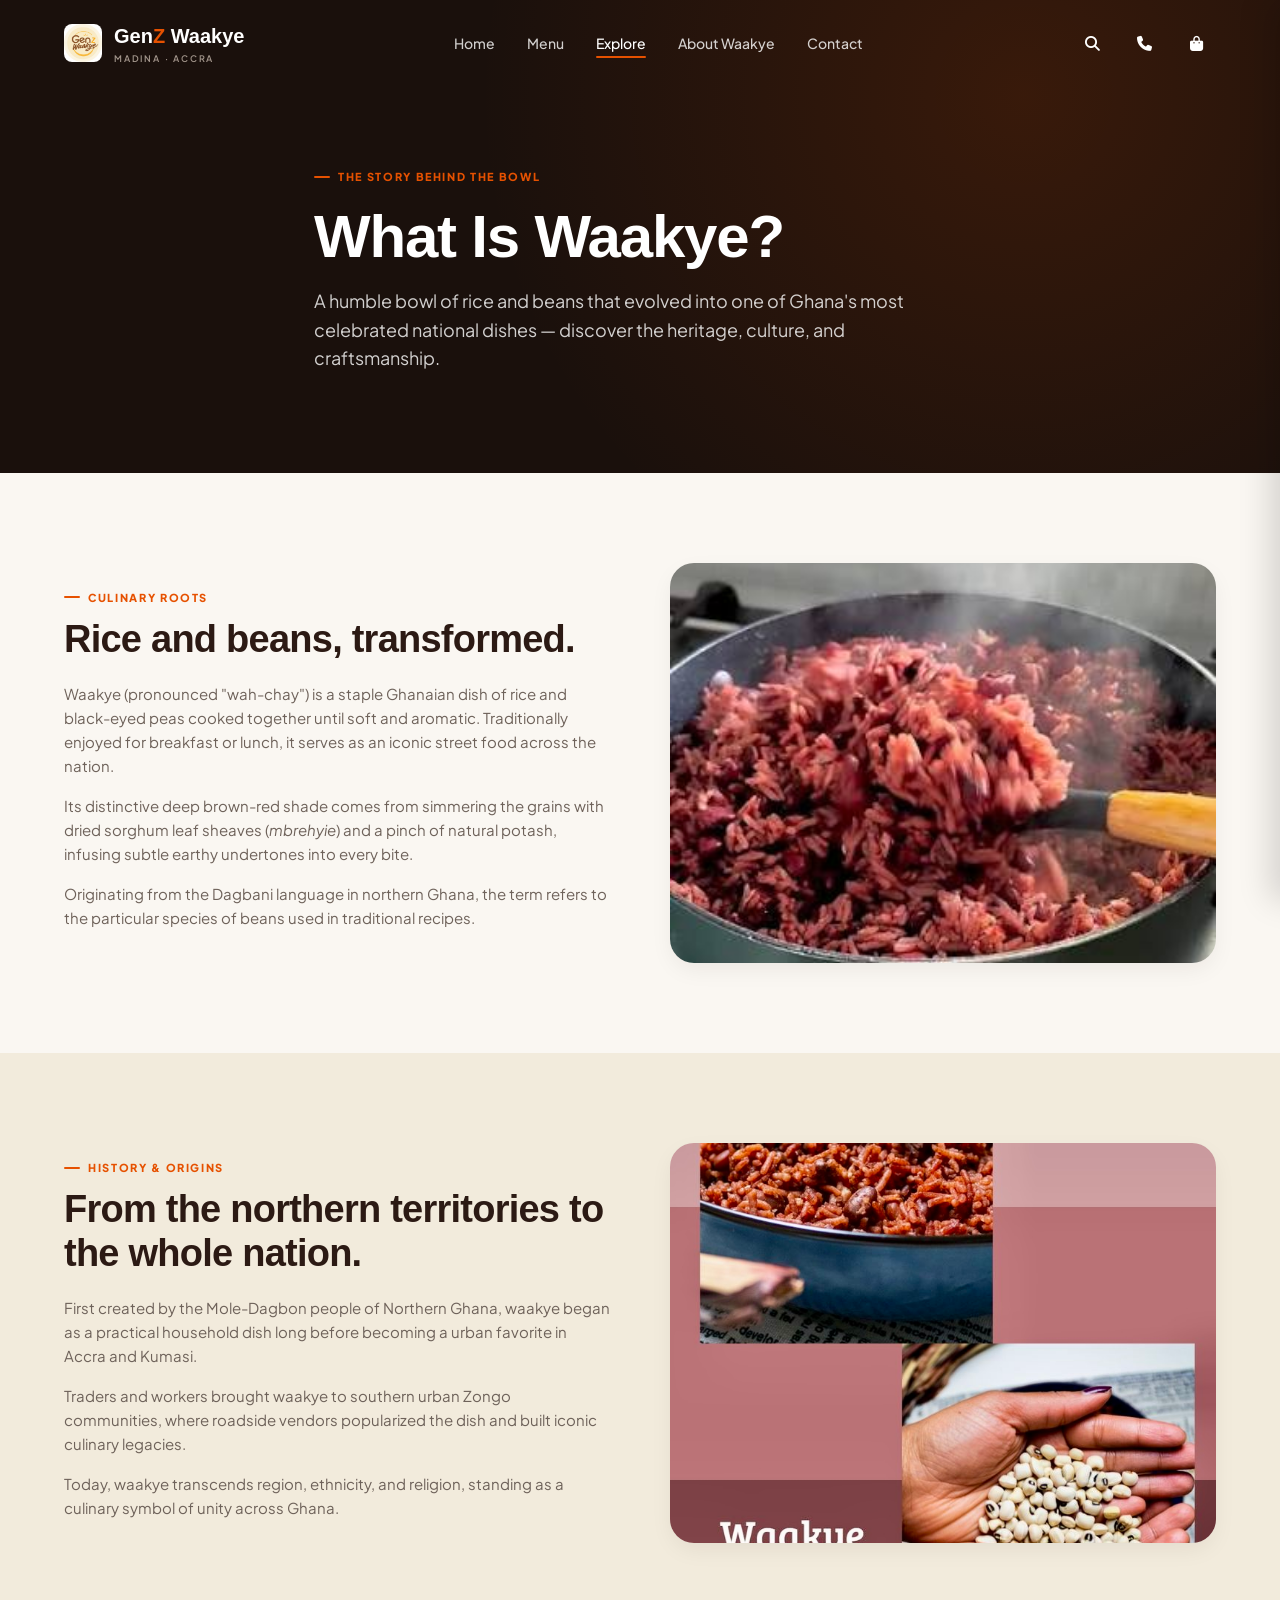
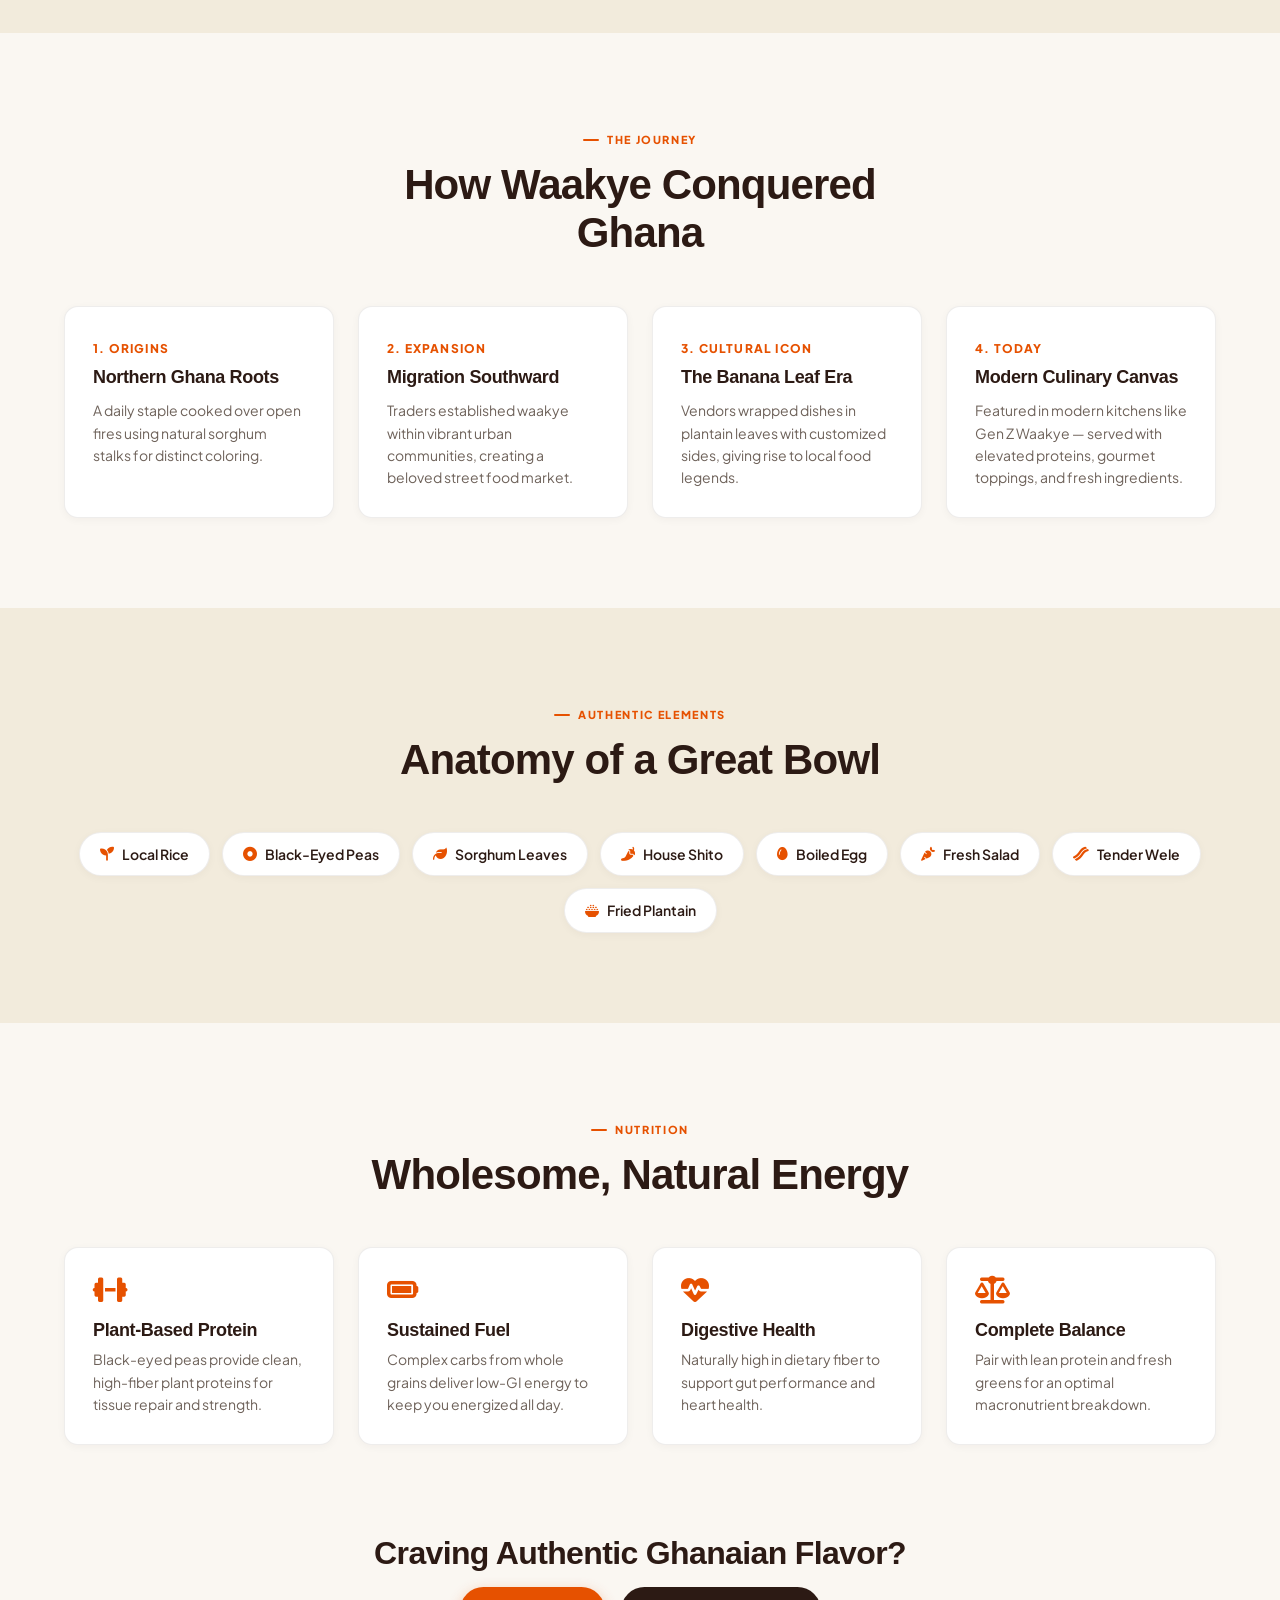
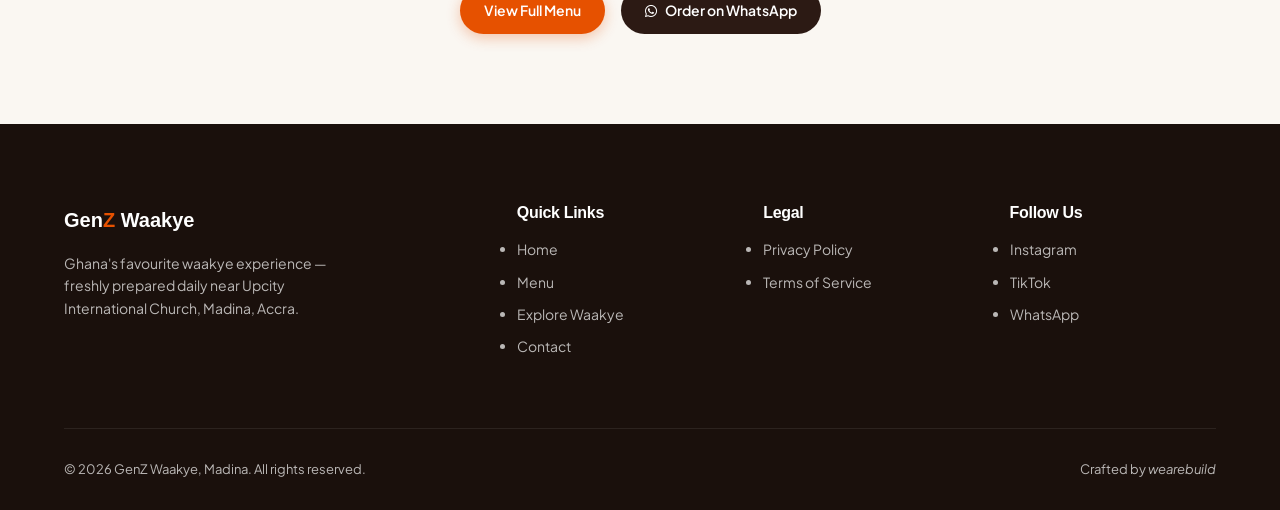
==== commit 360508d2: "contact change" ====
--- a/explore.html
+++ b/explore.html
@@ -47,7 +47,7 @@
   <a href="explore.html">Explore</a>
   <a href="#about-wakye">About Waakye</a>
   <a href="index.html#contact">Contact</a>
-  <a href="tel:+233245138854" class="btn btn-gold">Call Us</a>
+  <a href="tel:+233539060826" class="btn btn-gold">Call Us</a>
 </div>
 
 <!-- EXPLORE HERO -->
@@ -178,7 +178,7 @@
     <h2 style="font-size:32px; margin-bottom:16px;">Craving Authentic Ghanaian Flavor?</h2>
     <div style="display:flex; gap:16px; justify-content:center;">
       <a href="menu.html" class="btn btn-orange">View Full Menu</a>
-      <a href="https://wa.me/233245138854" target="_blank" class="btn btn-dark"><i class="fa-brands fa-whatsapp"></i> Order on WhatsApp</a>
+      <a href="https://wa.me/233539060826" target="_blank" class="btn btn-dark"><i class="fa-brands fa-whatsapp"></i> Order on WhatsApp</a>
     </div>
   </div>
 </section>
@@ -214,7 +214,7 @@
         <ul class="foot-links">
           <li><a href="https://www.instagram.com/genz_waakye_wura" target="_blank">Instagram</a></li>
           <li><a href="https://www.tiktok.com/@firdy_o" target="_blank">TikTok</a></li>
-          <li><a href="https://wa.me/233245138854" target="_blank">WhatsApp</a></li>
+          <li><a href="https://wa.me/233539060826" target="_blank">WhatsApp</a></li>
         </ul>
       </div>
     </div>
@@ -230,7 +230,7 @@
   <a href="menu.html"><i class="fa-solid fa-bowl-rice"></i>Menu</a>
   <a href="#" class="open-search"><i class="fa-solid fa-magnifying-glass"></i>Search</a>
   <a href="#" class="open-cart"><i class="fa-solid fa-bag-shopping"></i>Cart</a>
-  <a href="tel:+233245138854"><i class="fa-solid fa-phone"></i>Call</a>
+  <a href="tel:+233539060826"><i class="fa-solid fa-phone"></i>Call</a>
 </nav>
 
 <div class="cart-overlay" id="cartOverlay"></div>
--- a/styles.css
+++ b/styles.css
@@ -2,67 +2,55 @@
    GEN Z WAAKYE — DESIGN SYSTEM
    Crafted for high-end Ghanaian culinary experiences.
    ========================================================= */
-
 @import url('https://fonts.googleapis.com/css2?family=Plus+Jakarta+Sans:ital,wght@0,300..800;1,300..800&display=swap');
 @import url('https://api.fontshare.com/v2/css?f[]=cabinet-grotesk@800,700,500&display=swap');
-
 :root {
   /* Brand Palette */
   --brand-brown: #2C1A14;
   --brand-dark: #1A100C;
   --brand-warm-black: #0F0907;
-  
   --brand-orange: #E65100;
   --brand-orange-hover: #BF4300;
   --brand-orange-subtle: #FFF3E0;
-  
   --brand-gold: #D4AF37;
   --brand-gold-subtle: #FFFDF0;
-
   --surface-cream: #FAF7F2;
   --surface-cream-deep: #F2EBDC;
   --surface-card: #FFFFFF;
-
   --text-main: #211915;
   --text-muted: #6E625A;
   --text-light: #A3968C;
-
   --border-light: rgba(44, 26, 20, 0.08);
   --border-focus: rgba(230, 81, 0, 0.4);
-
   /* Typography */
   --font-heading: 'Cabinet Grotesk', -apple-system, sans-serif;
   --font-body: 'Plus Jakarta Sans', -apple-system, sans-serif;
-
   /* Elevation / Shadows */
   --shadow-sm: 0 2px 8px rgba(44, 26, 20, 0.04);
   --shadow-md: 0 8px 24px -4px rgba(44, 26, 20, 0.08);
   --shadow-lg: 0 20px 40px -8px rgba(44, 26, 20, 0.12);
   --shadow-drawer: -10px 0 30px rgba(0,0,0,0.15);
-
   /* Geometry */
   --radius-sm: 8px;
   --radius-md: 14px;
   --radius-lg: 24px;
   --radius-pill: 9999px;
   --container-max: 1200px;
-  
   --transition-fast: 0.2s cubic-bezier(0.16, 1, 0.3, 1);
   --transition-smooth: 0.35s cubic-bezier(0.16, 1, 0.3, 1);
 }
-
-/* Base Resets */
+/* =========================================================
+   BASE RESETS
+   ========================================================= */
 *, *::before, *::after {
   box-sizing: border-box;
   margin: 0;
   padding: 0;
 }
-
 html {
   scroll-behavior: smooth;
   -webkit-text-size-adjust: 100%;
 }
-
 body {
   font-family: var(--font-body);
   color: var(--text-main);
@@ -72,46 +60,46 @@
   overflow-x: hidden;
   -webkit-font-smoothing: antialiased;
 }
-
 img {
   max-width: 100%;
   height: auto;
   display: block;
 }
-
 a {
   color: inherit;
   text-decoration: none;
 }
-
 button {
   font-family: inherit;
   cursor: pointer;
   border: none;
   background: transparent;
 }
-
-h1, h2, h3, h4, h5, h6 {
+h1,
+h2,
+h3,
+h4,
+h5,
+h6 {
   font-family: var(--font-heading);
   color: var(--brand-brown);
   letter-spacing: -0.02em;
   line-height: 1.15;
 }
-
 .container {
   width: 100%;
   max-width: var(--container-max);
   margin: 0 auto;
   padding: 0 24px;
 }
-
 @media (max-width: 768px) {
   .container {
     padding: 0 16px;
   }
 }
-
-/* UI Elements */
+/* =========================================================
+   UI ELEMENTS
+   ========================================================= */
 .eyebrow {
   font-size: 11px;
   font-weight: 800;
@@ -122,7 +110,6 @@
   align-items: center;
   gap: 8px;
 }
-
 .eyebrow::before {
   content: '';
   width: 16px;
@@ -130,24 +117,22 @@
   background-color: var(--brand-orange);
   border-radius: var(--radius-pill);
 }
-
 .section-head {
   text-align: center;
   max-width: 600px;
   margin: 0 auto 48px;
 }
-
 .section-head h2 {
   font-size: clamp(28px, 4vw, 42px);
   margin: 12px 0;
 }
-
 .section-head p {
   color: var(--text-muted);
   font-size: 16px;
 }
-
-/* Buttons */
+/* =========================================================
+   BUTTONS
+   ========================================================= */
 .btn {
   display: inline-flex;
   align-items: center;
@@ -160,45 +145,39 @@
   transition: all var(--transition-fast);
   white-space: nowrap;
 }
-
 .btn-orange {
   background: var(--brand-orange);
   color: #ffffff;
   box-shadow: 0 4px 14px rgba(230, 81, 0, 0.3);
 }
-
 .btn-orange:hover {
   background: var(--brand-orange-hover);
   transform: translateY(-1px);
   box-shadow: 0 6px 20px rgba(230, 81, 0, 0.4);
 }
-
 .btn-gold {
   background: var(--brand-gold);
   color: var(--brand-dark);
   font-weight: 700;
 }
-
 .btn-gold:hover {
   filter: brightness(1.05);
   transform: translateY(-1px);
 }
-
 .btn-dark {
   background: var(--brand-brown);
   color: #ffffff;
 }
-
 .btn-dark:hover {
   background: var(--brand-warm-black);
   transform: translateY(-1px);
 }
-
 .btn-block {
   width: 100%;
 }
-
-/* NAVBAR */
+/* =========================================================
+   NAVBAR
+   ========================================================= */
 header.nav {
   position: fixed;
   top: 0;
@@ -208,7 +187,6 @@
   padding: 20px 0;
   transition: all var(--transition-smooth);
 }
-
 header.nav.solid {
   background: rgba(26, 16, 12, 0.92);
   backdrop-filter: blur(16px);
@@ -216,38 +194,32 @@
   padding: 12px 0;
   border-bottom: 1px solid rgba(255, 255, 255, 0.08);
 }
-
 header.nav .container {
   display: flex;
   align-items: center;
   justify-content: space-between;
 }
-
 .nav-logo {
   display: flex;
   align-items: center;
   gap: 12px;
   color: #ffffff;
 }
-
 .nav-logo .mark img {
   width: 38px;
   height: 38px;
   object-fit: contain;
   border-radius: var(--radius-sm);
 }
-
 .nav-logo .word {
   font-family: var(--font-heading);
   font-size: 20px;
   font-weight: 800;
 }
-
 .nav-logo .word i {
   font-style: normal;
   color: var(--brand-orange);
 }
-
 .nav-logo .word span {
   display: block;
   font-family: var(--font-body);
@@ -257,13 +229,11 @@
   color: var(--text-light);
   font-weight: 600;
 }
-
 .nav-links {
   display: flex;
   align-items: center;
   gap: 32px;
 }
-
 .nav-links a {
   color: rgba(255, 255, 255, 0.8);
   font-size: 14px;
@@ -272,12 +242,10 @@
   position: relative;
   padding: 4px 0;
 }
-
 .nav-links a:hover,
 .nav-links a.active {
   color: #ffffff;
 }
-
 .nav-links a.active::after {
   content: '';
   position: absolute;
@@ -288,13 +256,11 @@
   background: var(--brand-orange);
   border-radius: var(--radius-pill);
 }
-
 .nav-actions {
   display: flex;
   align-items: center;
   gap: 12px;
 }
-
 .nav-icon-btn {
   width: 40px;
   height: 40px;
@@ -307,11 +273,9 @@
   transition: background var(--transition-fast);
   position: relative;
 }
-
 .nav-icon-btn:hover {
   background: rgba(255, 255, 255, 0.12);
 }
-
 .cart-badge {
   position: absolute;
   top: 2px;
@@ -329,8 +293,9 @@
   padding: 0 4px;
   border: 2px solid var(--brand-dark);
 }
-
-/* SEARCH BAR */
+/* =========================================================
+   SEARCH BAR
+   ========================================================= */
 .search-bar {
   position: fixed;
   top: 0;
@@ -342,11 +307,9 @@
   transform: translateY(-100%);
   transition: transform var(--transition-smooth);
 }
-
 .search-bar.open {
   transform: translateY(0);
 }
-
 .search-bar input {
   width: 100%;
   background: transparent;
@@ -357,31 +320,28 @@
   padding: 10px 0;
   font-family: var(--font-body);
 }
-
 .search-bar input:focus {
   outline: none;
   border-color: var(--brand-orange);
 }
-
 .close-search {
   color: #ffffff;
   font-size: 20px;
 }
-
-/* MOBILE MENU */
+/* =========================================================
+   MOBILE MENU
+   ========================================================= */
 .burger {
   display: none;
   flex-direction: column;
   gap: 5px;
 }
-
 .burger span {
   width: 22px;
   height: 2px;
   background: #ffffff;
   border-radius: 2px;
 }
-
 .mobile-menu {
   position: fixed;
   inset: 0;
@@ -395,24 +355,26 @@
   transform: translateY(-100%);
   transition: transform var(--transition-smooth);
 }
-
 .mobile-menu.open {
   transform: translateY(0);
 }
-
 .mobile-menu a {
   color: #ffffff;
   font-size: 20px;
   font-weight: 600;
   font-family: var(--font-heading);
 }
-
 @media (max-width: 880px) {
-  .nav-links { display: none; }
-  .burger { display: flex; }
-}
-
-/* HERO SECTION (EXPLORE) */
+  .nav-links {
+    display: none;
+  }
+  .burger {
+    display: flex;
+  }
+}
+/* =========================================================
+   HERO SECTION
+   ========================================================= */
 .explore-hero {
   position: relative;
   padding: 160px 0 100px;
@@ -420,88 +382,82 @@
   color: #ffffff;
   overflow: hidden;
 }
-
 .explore-hero .bg {
   position: absolute;
   inset: 0;
-  background-image: radial-gradient(circle at 80% 20%, rgba(230, 81, 0, 0.15) 0%, transparent 50%);
-}
-
+  background-image: radial-gradient(
+    circle at 80% 20%,
+    rgba(230, 81, 0, 0.15) 0%,
+    transparent 50%
+  );
+}
 .explore-hero-inner {
   position: relative;
   z-index: 2;
   max-width: 700px;
 }
-
 .explore-hero h1 {
   color: #ffffff;
   font-size: clamp(36px, 5vw, 60px);
   margin: 16px 0;
 }
-
 .explore-hero p {
   font-size: 18px;
   color: rgba(255,255,255,0.8);
 }
-
-/* EXPLORE SECTIONS */
+/* =========================================================
+   EXPLORE SECTIONS
+   ========================================================= */
 .explore-section {
   padding: 90px 0;
 }
-
 .explore-split {
   display: grid;
   grid-template-columns: 1fr 1fr;
   gap: 60px;
   align-items: center;
 }
-
 .explore-split.reverse {
   direction: rtl;
 }
-
 .explore-split.reverse > * {
   direction: ltr;
 }
-
 @media (max-width: 880px) {
-  .explore-split, .explore-split.reverse {
+  .explore-split,
+  .explore-split.reverse {
     grid-template-columns: 1fr;
     gap: 36px;
     direction: ltr;
   }
 }
-
 .explore-split h2 {
   font-size: clamp(26px, 3.5vw, 38px);
   margin: 12px 0 20px;
 }
-
 .explore-split p {
   color: var(--text-muted);
   margin-bottom: 16px;
 }
-
 .explore-split .img-block {
   border-radius: var(--radius-lg);
   overflow: hidden;
   box-shadow: var(--shadow-md);
 }
-
 .explore-split .img-block img {
   width: 100%;
   height: 400px;
   object-fit: cover;
 }
-
-/* TIMELINE */
+/* =========================================================
+   TIMELINE
+   ========================================================= */
 .timeline {
   display: grid;
   grid-template-columns: repeat(auto-fit, minmax(240px, 1fr));
   gap: 24px;
   margin-top: 40px;
 }
-
 .timeline-item {
   background: var(--surface-card);
   padding: 28px;
@@ -509,7 +465,6 @@
   border: 1px solid var(--border-light);
   box-shadow: var(--shadow-sm);
 }
-
 .timeline-item .year {
   font-size: 12px;
   font-weight: 800;
@@ -517,25 +472,23 @@
   text-transform: uppercase;
   letter-spacing: 0.1em;
 }
-
 .timeline-item h4 {
   font-size: 18px;
   margin: 8px 0 12px;
 }
-
 .timeline-item p {
   font-size: 14px;
   color: var(--text-muted);
 }
-
-/* INGREDIENTS */
+/* =========================================================
+   INGREDIENTS
+   ========================================================= */
 .ingredient-strip {
   display: flex;
   flex-wrap: wrap;
   gap: 12px;
   justify-content: center;
 }
-
 .ingredient-chip {
   background: var(--surface-card);
   border: 1px solid var(--border-light);
@@ -549,18 +502,17 @@
   color: var(--brand-brown);
   box-shadow: var(--shadow-sm);
 }
-
 .ingredient-chip i {
   color: var(--brand-orange);
 }
-
-/* BENEFITS */
+/* =========================================================
+   BENEFITS
+   ========================================================= */
 .benefit-grid {
   display: grid;
   grid-template-columns: repeat(auto-fit, minmax(220px, 1fr));
   gap: 24px;
 }
-
 .benefit-card {
   background: var(--surface-card);
   padding: 28px;
@@ -568,25 +520,23 @@
   border: 1px solid var(--border-light);
   box-shadow: var(--shadow-sm);
 }
-
 .benefit-card i {
   font-size: 28px;
   color: var(--brand-orange);
   margin-bottom: 16px;
   display: block;
 }
-
 .benefit-card h4 {
   font-size: 18px;
   margin-bottom: 8px;
 }
-
 .benefit-card p {
   font-size: 14px;
   color: var(--text-muted);
 }
-
-/* MENU LAYOUT & CARDS */
+/* =========================================================
+   MENU LAYOUT & CARDS
+   ========================================================= */
 .filter-bar {
   display: flex;
   gap: 8px;
@@ -594,7 +544,6 @@
   flex-wrap: wrap;
   margin-bottom: 40px;
 }
-
 .filter-bar button {
   padding: 10px 20px;
   border-radius: var(--radius-pill);
@@ -605,52 +554,46 @@
   color: var(--text-muted);
   transition: all var(--transition-fast);
 }
-
 .filter-bar button.active,
 .filter-bar button:hover {
   background: var(--brand-brown);
   color: #ffffff;
   border-color: var(--brand-brown);
 }
-
 .food-grid {
   display: grid;
   grid-template-columns: repeat(auto-fill, minmax(280px, 1fr));
   gap: 24px;
 }
-
 .food-card {
   background: var(--surface-card);
   border-radius: var(--radius-md);
   border: 1px solid var(--border-light);
   overflow: hidden;
   box-shadow: var(--shadow-sm);
-  transition: transform var(--transition-smooth), box-shadow var(--transition-smooth);
-}
-
+  transition:
+    transform var(--transition-smooth),
+    box-shadow var(--transition-smooth);
+}
 .food-card:hover {
   transform: translateY(-4px);
   box-shadow: var(--shadow-md);
 }
-
 .food-card .img-wrap {
   position: relative;
   aspect-ratio: 4/3;
   overflow: hidden;
   background: var(--surface-cream-deep);
 }
-
 .food-card .img-wrap img {
   width: 100%;
   height: 100%;
   object-fit: cover;
   transition: transform var(--transition-smooth);
 }
-
 .food-card:hover .img-wrap img {
   transform: scale(1.05);
 }
-
 .food-card .popular-tag {
   position: absolute;
   top: 12px;
@@ -663,7 +606,6 @@
   border-radius: var(--radius-pill);
   text-transform: uppercase;
 }
-
 .food-card .fav {
   position: absolute;
   top: 12px;
@@ -679,20 +621,16 @@
   font-size: 13px;
   transition: color var(--transition-fast);
 }
-
 .food-card .fav.active {
   color: var(--brand-orange);
 }
-
 .food-card .body {
   padding: 18px;
 }
-
 .food-card h4 {
   font-size: 17px;
   margin-bottom: 4px;
 }
-
 .food-card p.desc {
   font-size: 13px;
   color: var(--text-muted);
@@ -703,20 +641,17 @@
   -webkit-line-clamp: 2;
   -webkit-box-orient: vertical;
 }
-
 .food-card .foot-row {
   display: flex;
   align-items: center;
   justify-content: space-between;
 }
-
 .food-card .price {
   font-family: var(--font-heading);
   font-size: 18px;
   font-weight: 800;
   color: var(--brand-brown);
 }
-
 .food-card .add-btn {
   width: 36px;
   height: 36px;
@@ -729,26 +664,24 @@
   font-size: 14px;
   transition: all var(--transition-fast);
 }
-
 .food-card .add-btn:hover,
 .food-card .add-btn.added {
   background: var(--brand-orange);
   color: #ffffff;
 }
-
-/* TOPPINGS */
+/* =========================================================
+   TOPPINGS
+   ========================================================= */
 .toppings-section {
   background: var(--surface-cream-deep);
   padding: 80px 0;
   margin-top: 60px;
 }
-
 .topping-grid {
   display: grid;
   grid-template-columns: repeat(auto-fill, minmax(160px, 1fr));
   gap: 16px;
 }
-
 .topping-card {
   background: var(--surface-card);
   border-radius: var(--radius-sm);
@@ -756,7 +689,6 @@
   text-align: center;
   border: 1px solid var(--border-light);
 }
-
 .topping-card .img {
   width: 100%;
   aspect-ratio: 1;
@@ -765,18 +697,15 @@
   margin-bottom: 10px;
   background: var(--surface-cream);
 }
-
 .topping-card .img img {
   width: 100%;
   height: 100%;
   object-fit: cover;
 }
-
 .topping-card h5 {
   font-size: 14px;
   margin-bottom: 2px;
 }
-
 .topping-card .price {
   font-size: 13px;
   font-weight: 700;
@@ -784,7 +713,6 @@
   display: block;
   margin-bottom: 10px;
 }
-
 .topping-card .add-btn {
   width: 100%;
   padding: 6px;
@@ -794,171 +722,500 @@
   background: var(--surface-cream-deep);
   color: var(--brand-brown);
 }
-
 .topping-card .add-btn.added {
   background: var(--brand-orange);
   color: #ffffff;
 }
-
-/* CART DRAWER */
+/* =========================================================
+   CART DRAWER
+   FULLY RESPONSIVE
+   ========================================================= */
+/* Dark background behind cart */
 .cart-overlay {
   position: fixed;
   inset: 0;
-  background: rgba(0,0,0,0.5);
+  background: rgba(15, 9, 7, 0.65);
+  backdrop-filter: blur(4px);
+  -webkit-backdrop-filter: blur(4px);
   z-index: 1400;
   opacity: 0;
+  visibility: hidden;
   pointer-events: none;
-  transition: opacity var(--transition-smooth);
-}
-
+  transition:
+    opacity var(--transition-smooth),
+    visibility var(--transition-smooth);
+}
 .cart-overlay.open {
   opacity: 1;
+  visibility: visible;
   pointer-events: auto;
 }
-
+/* =========================================================
+   CART DRAWER
+   ========================================================= */
 .cart-drawer {
   position: fixed;
   top: 0;
   right: 0;
   bottom: 0;
-  width: min(440px, 100vw);
+  width: min(440px, 100%);
+  height: 100vh;
+  height: 100dvh;
   background: #ffffff;
   z-index: 1500;
+  display: flex;
+  flex-direction: column;
+  overflow: hidden;
   transform: translateX(100%);
   transition: transform var(--transition-smooth);
-  display: flex;
-  flex-direction: column;
-}
-
+  box-shadow: var(--shadow-drawer);
+  padding-bottom: env(safe-area-inset-bottom);
+}
 .cart-drawer.open {
   transform: translateX(0);
 }
-
+/* =========================================================
+   CART HEADER
+   ========================================================= */
 .cart-head {
-  padding: 20px 24px;
+  flex: 0 0 auto;
+  min-height: 68px;
+  padding: 14px 20px;
+  display: flex;
+  align-items: center;
+  justify-content: space-between;
+  gap: 12px;
+  background: #ffffff;
   border-bottom: 1px solid var(--border-light);
-  display: flex;
-  align-items: center;
-  justify-content: space-between;
-}
-
+  position: relative;
+  z-index: 10;
+}
+.cart-head h3 {
+  margin: 0;
+  font-size: 19px;
+  font-weight: 800;
+  color: var(--brand-brown);
+}
+.cart-head button {
+  width: 38px;
+  height: 38px;
+  flex: 0 0 38px;
+  border-radius: 50%;
+  display: flex;
+  align-items: center;
+  justify-content: center;
+  color: var(--brand-brown);
+  background: var(--surface-cream);
+  font-size: 17px;
+  transition: all var(--transition-fast);
+}
+.cart-head button:hover {
+  background: var(--brand-brown);
+  color: #ffffff;
+}
+/* =========================================================
+   CART SCROLL AREA
+   ========================================================= */
+.cart-body-scroll {
+  flex: 1 1 auto;
+  min-height: 0;
+  width: 100%;
+  overflow-y: auto;
+  overflow-x: hidden;
+  -webkit-overflow-scrolling: touch;
+  overscroll-behavior: contain;
+  padding: 16px;
+  display: flex;
+  flex-direction: column;
+  gap: 16px;
+  scrollbar-width: thin;
+}
+.cart-body-scroll::-webkit-scrollbar {
+  width: 5px;
+}
+.cart-body-scroll::-webkit-scrollbar-track {
+  background: transparent;
+}
+.cart-body-scroll::-webkit-scrollbar-thumb {
+  background: rgba(44, 26, 20, 0.18);
+  border-radius: 20px;
+}
+/* =========================================================
+   CART ITEMS
+   ========================================================= */
 .cart-items {
-  flex: 1;
-  overflow-y: auto;
-  padding: 20px 24px;
-}
-
+  width: 100%;
+  display: flex;
+  flex-direction: column;
+  gap: 10px;
+}
+/* Individual cart item */
 .cart-item {
-  display: flex;
-  gap: 12px;
-  padding-bottom: 16px;
-  margin-bottom: 16px;
-  border-bottom: 1px solid var(--border-light);
-}
-
+  width: 100%;
+  min-width: 0;
+  display: flex;
+  align-items: center;
+  gap: 10px;
+  padding: 10px;
+  background: #ffffff;
+  border: 1px solid var(--border-light);
+  border-radius: var(--radius-md);
+  box-shadow: var(--shadow-sm);
+  overflow: hidden;
+}
+/* Product image */
 .cart-item img {
-  width: 56px;
-  height: 56px;
+  width: 54px;
+  height: 54px;
+  flex: 0 0 54px;
   border-radius: var(--radius-sm);
   object-fit: cover;
 }
-
+/* Product information */
 .cart-item .info {
+  flex: 1 1 auto;
+  min-width: 0;
+  overflow: hidden;
+}
+.cart-item .info h5 {
+  margin: 0 0 3px;
+  font-size: 14px;
+  font-weight: 700;
+  color: var(--brand-brown);
+  line-height: 1.3;
+  white-space: nowrap;
+  overflow: hidden;
+  text-overflow: ellipsis;
+}
+.cart-item .info .unit-price {
+  display: block;
+  font-size: 12px;
+  font-weight: 700;
+  color: var(--brand-orange);
+  white-space: nowrap;
+}
+/* =========================================================
+   QUANTITY CONTROLS
+   Supports common class names used by cart JavaScript
+   ========================================================= */
+.cart-item .quantity,
+.cart-item .qty,
+.cart-item .quantity-control {
+  flex: 0 0 auto;
+  display: flex;
+  align-items: center;
+  justify-content: center;
+  gap: 5px;
+}
+.cart-item .quantity button,
+.cart-item .qty button,
+.cart-item .quantity-control button {
+  width: 30px;
+  height: 30px;
+  flex: 0 0 30px;
+  border-radius: 50%;
+  display: flex;
+  align-items: center;
+  justify-content: center;
+  background: var(--surface-cream-deep);
+  color: var(--brand-brown);
+  font-size: 13px;
+  font-weight: 800;
+  transition: all var(--transition-fast);
+}
+.cart-item .quantity button:hover,
+.cart-item .qty button:hover,
+.cart-item .quantity-control button:hover {
+  background: var(--brand-orange);
+  color: #ffffff;
+}
+.cart-item .quantity span,
+.cart-item .qty span,
+.cart-item .quantity-control span {
+  min-width: 20px;
+  text-align: center;
+  font-size: 13px;
+  font-weight: 700;
+  color: var(--brand-brown);
+}
+/* =========================================================
+   REMOVE ITEM BUTTON
+   ========================================================= */
+.cart-item .remove,
+.cart-item .remove-btn,
+.cart-item .delete-btn {
+  width: 28px;
+  height: 28px;
+  flex: 0 0 28px;
+  display: flex;
+  align-items: center;
+  justify-content: center;
+  border-radius: 50%;
+  color: var(--text-light);
+  font-size: 13px;
+  transition: all var(--transition-fast);
+}
+.cart-item .remove:hover,
+.cart-item .remove-btn:hover,
+.cart-item .delete-btn:hover {
+  color: var(--brand-orange);
+  background: var(--brand-orange-subtle);
+}
+/* =========================================================
+   EMPTY CART
+   ========================================================= */
+.cart-empty {
   flex: 1;
-}
-
-.cart-item .info h5 {
+  min-height: 250px;
+  display: flex;
+  flex-direction: column;
+  align-items: center;
+  justify-content: center;
+  text-align: center;
+  padding: 40px 20px;
+  color: var(--text-muted);
+}
+.cart-empty i {
+  font-size: 42px;
+  color: var(--surface-cream-deep);
+  margin-bottom: 14px;
+}
+.cart-empty h4 {
+  margin-bottom: 6px;
+  font-size: 18px;
+}
+.cart-empty p {
+  font-size: 13px;
+  max-width: 280px;
+}
+/* =========================================================
+   CART SUMMARY
+   ========================================================= */
+.cart-summary {
+  width: 100%;
+  background: var(--surface-cream);
+  padding: 16px;
+  border-radius: var(--radius-md);
+  border: 1px solid var(--border-light);
+  margin-top: 4px;
+}
+.cart-summary .row {
+  width: 100%;
+  display: flex;
+  align-items: center;
+  justify-content: space-between;
+  gap: 16px;
+  font-size: 13.5px;
+  color: var(--text-muted);
+  margin-bottom: 7px;
+}
+.cart-summary .row span:last-child {
+  font-weight: 700;
+  color: var(--brand-brown);
+  white-space: nowrap;
+}
+.cart-summary .row.total {
+  display: flex;
+  align-items: center;
+  justify-content: space-between;
+  font-weight: 800;
+  font-size: 17px;
+  color: var(--brand-brown);
+  border-top: 1px dashed rgba(44, 26, 20, 0.15);
+  padding-top: 10px;
+  margin-top: 10px;
+}
+.cart-summary .row.total span:last-child {
+  color: var(--brand-orange);
+  font-size: 18px;
+}
+/* =========================================================
+   CHECKOUT BUTTONS
+   ========================================================= */
+.cart-summary .checkout-btn,
+.cart-summary .checkout,
+.cart-summary .btn,
+.cart-summary button[type="submit"] {
+  width: 100%;
+  min-height: 48px;
+  margin-top: 14px;
+  display: flex;
+  align-items: center;
+  justify-content: center;
+  border-radius: var(--radius-pill);
   font-size: 14px;
-}
-
-.cart-item .info .unit-price {
-  font-size: 12px;
-  color: var(--text-muted);
-}
-
-.cart-item .qty-row {
-  display: flex;
-  align-items: center;
-  gap: 8px;
-  margin-top: 6px;
-}
-
-.cart-item .qty-row button {
-  width: 24px;
-  height: 24px;
-  border-radius: 50%;
-  background: var(--surface-cream-deep);
-  font-size: 10px;
-}
-
-.cart-summary {
-  padding: 20px 24px 30px;
-  border-top: 1px solid var(--border-light);
-  background: var(--surface-cream);
-}
-
-.cart-summary .row {
-  display: flex;
-  justify-content: space-between;
-  font-size: 14px;
-  margin-bottom: 6px;
-}
-
-.cart-summary .row.total {
   font-weight: 800;
-  font-size: 16px;
-  color: var(--brand-brown);
-  border-top: 1px dashed var(--border-light);
-  padding-top: 8px;
-  margin-top: 8px;
-}
-
-/* FOOTER */
+}
+/* =========================================================
+   MOBILE CART
+   ========================================================= */
+@media (max-width: 600px) {
+  .cart-drawer {
+    width: 100%;
+    max-width: 100%;
+    right: 0;
+    border-radius: 0;
+  }
+  .cart-head {
+    min-height: 64px;
+    padding:
+      12px
+      max(16px, env(safe-area-inset-right))
+      12px
+      max(16px, env(safe-area-inset-left));
+  }
+  .cart-head h3 {
+    font-size: 18px;
+  }
+  .cart-body-scroll {
+    padding:
+      12px
+      max(12px, env(safe-area-inset-right))
+      calc(20px + env(safe-area-inset-bottom))
+      max(12px, env(safe-area-inset-left));
+    gap: 12px;
+  }
+  .cart-item {
+    padding: 9px;
+    gap: 9px;
+  }
+  .cart-item img {
+    width: 50px;
+    height: 50px;
+    flex-basis: 50px;
+  }
+  .cart-item .info h5 {
+    font-size: 13px;
+  }
+  .cart-item .info .unit-price {
+    font-size: 11.5px;
+  }
+  .cart-item .quantity button,
+  .cart-item .qty button,
+  .cart-item .quantity-control button {
+    width: 28px;
+    height: 28px;
+    flex-basis: 28px;
+  }
+  .cart-summary {
+    padding: 14px;
+    margin-top: 4px;
+  }
+  .cart-summary .checkout-btn,
+  .cart-summary .checkout,
+  .cart-summary .btn,
+  .cart-summary button[type="submit"] {
+    min-height: 50px;
+  }
+}
+/* =========================================================
+   VERY SMALL PHONES
+   ========================================================= */
+@media (max-width: 380px) {
+  .cart-head {
+    padding-left: 12px;
+    padding-right: 12px;
+  }
+  .cart-body-scroll {
+    padding-left: 10px;
+    padding-right: 10px;
+  }
+  .cart-item {
+    gap: 7px;
+    padding: 8px;
+  }
+  .cart-item img {
+    width: 46px;
+    height: 46px;
+    flex-basis: 46px;
+  }
+  .cart-item .info h5 {
+    font-size: 12.5px;
+  }
+  .cart-item .info .unit-price {
+    font-size: 11px;
+  }
+  .cart-item .quantity,
+  .cart-item .qty,
+  .cart-item .quantity-control {
+    gap: 3px;
+  }
+  .cart-item .quantity button,
+  .cart-item .qty button,
+  .cart-item .quantity-control button {
+    width: 26px;
+    height: 26px;
+    flex-basis: 26px;
+    font-size: 11px;
+  }
+  .cart-summary {
+    padding: 12px;
+  }
+  .cart-summary .row {
+    font-size: 12.5px;
+  }
+  .cart-summary .row.total {
+    font-size: 16px;
+  }
+  .cart-summary .row.total span:last-child {
+    font-size: 17px;
+  }
+}
+/* =========================================================
+   LANDSCAPE PHONES
+   ========================================================= */
+@media (max-width: 900px) and (orientation: landscape) {
+  .cart-drawer {
+    width: min(440px, 100vw);
+  }
+  .cart-head {
+    min-height: 56px;
+  }
+  .cart-body-scroll {
+    padding-top: 10px;
+    padding-bottom: 10px;
+  }
+}
+/* =========================================================
+   FOOTER
+   ========================================================= */
 footer {
   background: var(--brand-dark);
   color: rgba(255,255,255,0.7);
   padding: 80px 0 30px;
   font-size: 14px;
 }
-
 .foot-grid {
   display: grid;
   grid-template-columns: 2fr 1fr 1fr 1fr;
   gap: 40px;
   margin-bottom: 60px;
 }
-
 @media (max-width: 768px) {
   .foot-grid {
     grid-template-columns: 1fr 1fr;
   }
 }
-
 @media (max-width: 480px) {
   .foot-grid {
     grid-template-columns: 1fr;
   }
 }
-
 .foot-brand p {
   margin-top: 16px;
   max-width: 300px;
 }
-
 footer h5 {
   color: #ffffff;
   font-size: 16px;
   margin-bottom: 16px;
 }
-
 .foot-links li {
   margin-bottom: 10px;
 }
-
 .foot-links a:hover {
   color: #ffffff;
 }
-
 .foot-bottom {
   padding-top: 30px;
   border-top: 1px solid rgba(255,255,255,0.08);
@@ -969,8 +1226,9 @@
   gap: 16px;
   font-size: 13px;
 }
-
-/* MOBILE BOTTOM BAR */
+/* =========================================================
+   MOBILE BOTTOM BAR
+   ========================================================= */
 .mobile-bottom-nav {
   display: none;
   position: fixed;
@@ -983,17 +1241,17 @@
   border-top: 1px solid rgba(255,255,255,0.08);
   padding: 8px 0;
 }
-
 @media (max-width: 768px) {
   .mobile-bottom-nav {
     display: flex;
     justify-content: space-around;
+    padding-bottom:
+      calc(8px + env(safe-area-inset-bottom));
   }
   footer {
-    padding-bottom: 80px;
-  }
-}
-
+    padding-bottom: 90px;
+  }
+}
 .mobile-bottom-nav a {
   color: rgba(255,255,255,0.7);
   font-size: 10px;
@@ -1002,12 +1260,10 @@
   align-items: center;
   gap: 3px;
 }
-
 .mobile-bottom-nav a.active,
 .mobile-bottom-nav a:hover {
   color: var(--brand-orange);
 }
-
 .mobile-bottom-nav i {
   font-size: 16px;
 }
